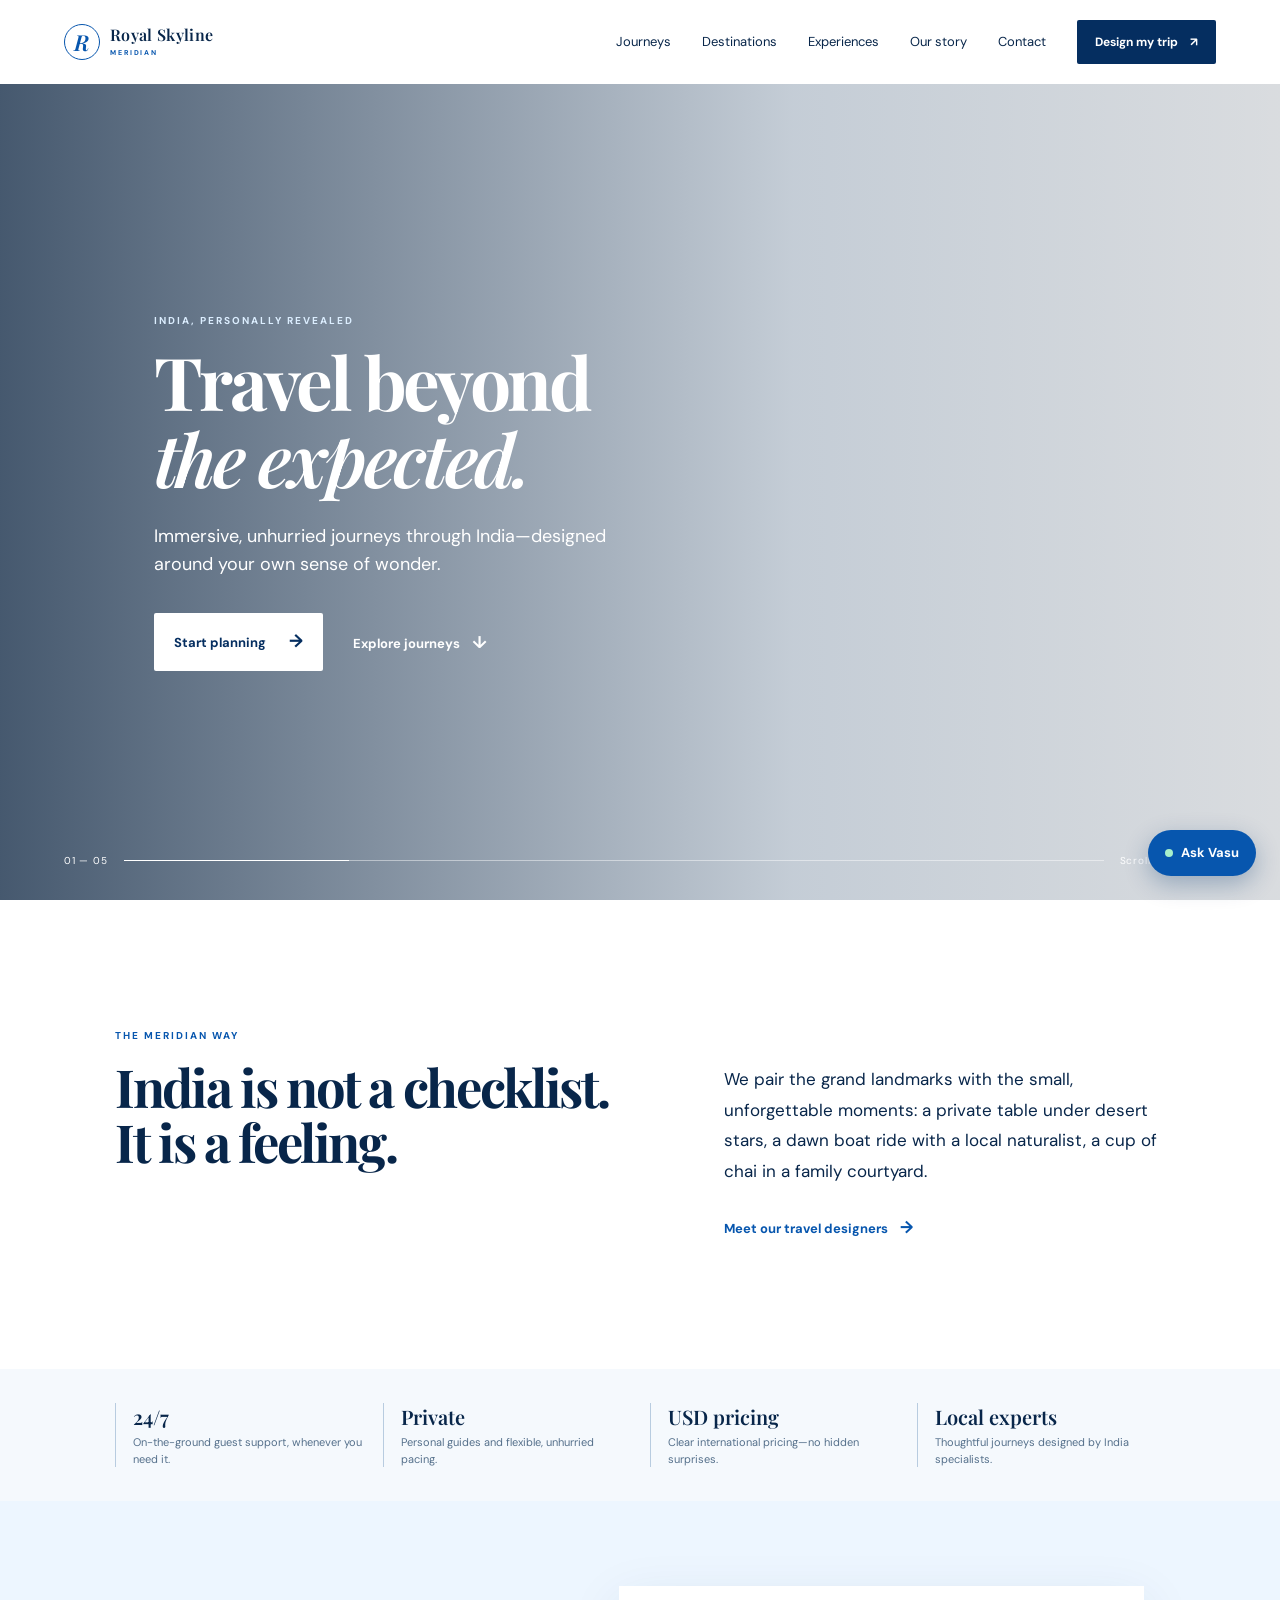
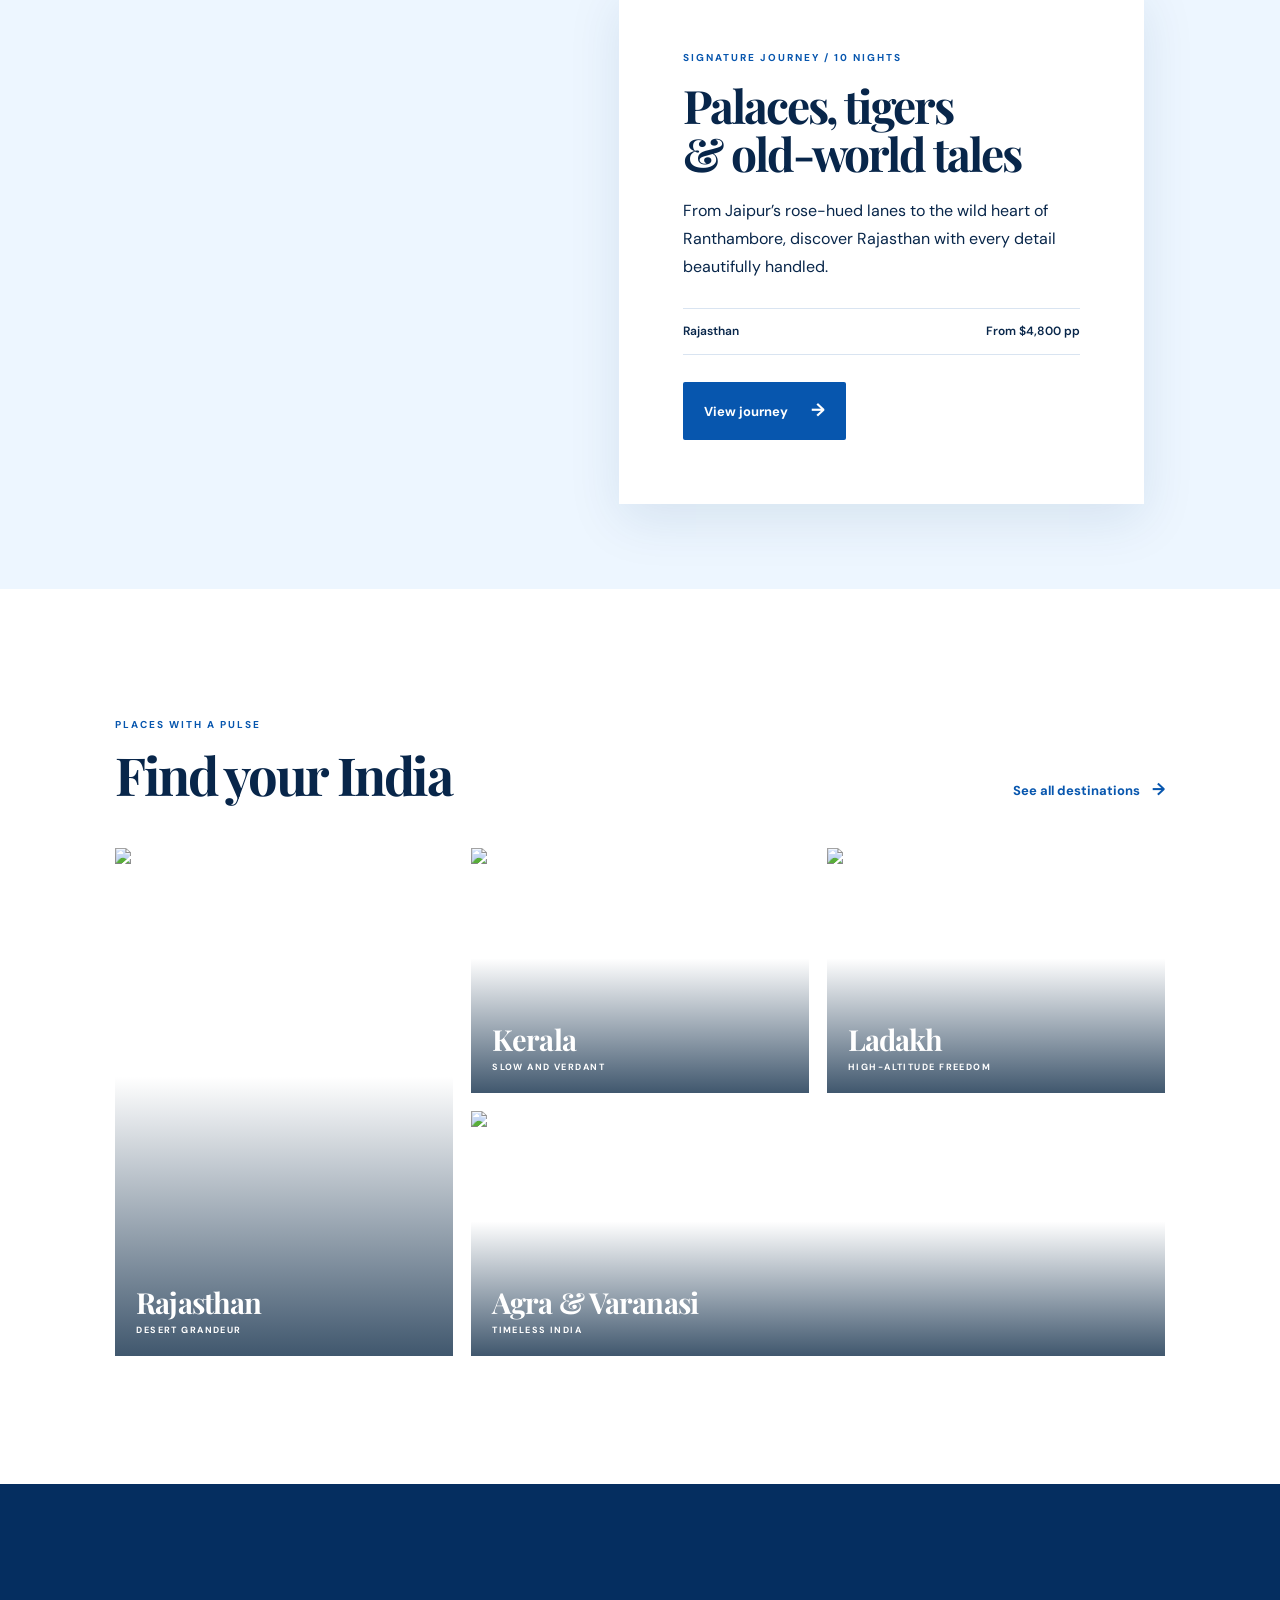
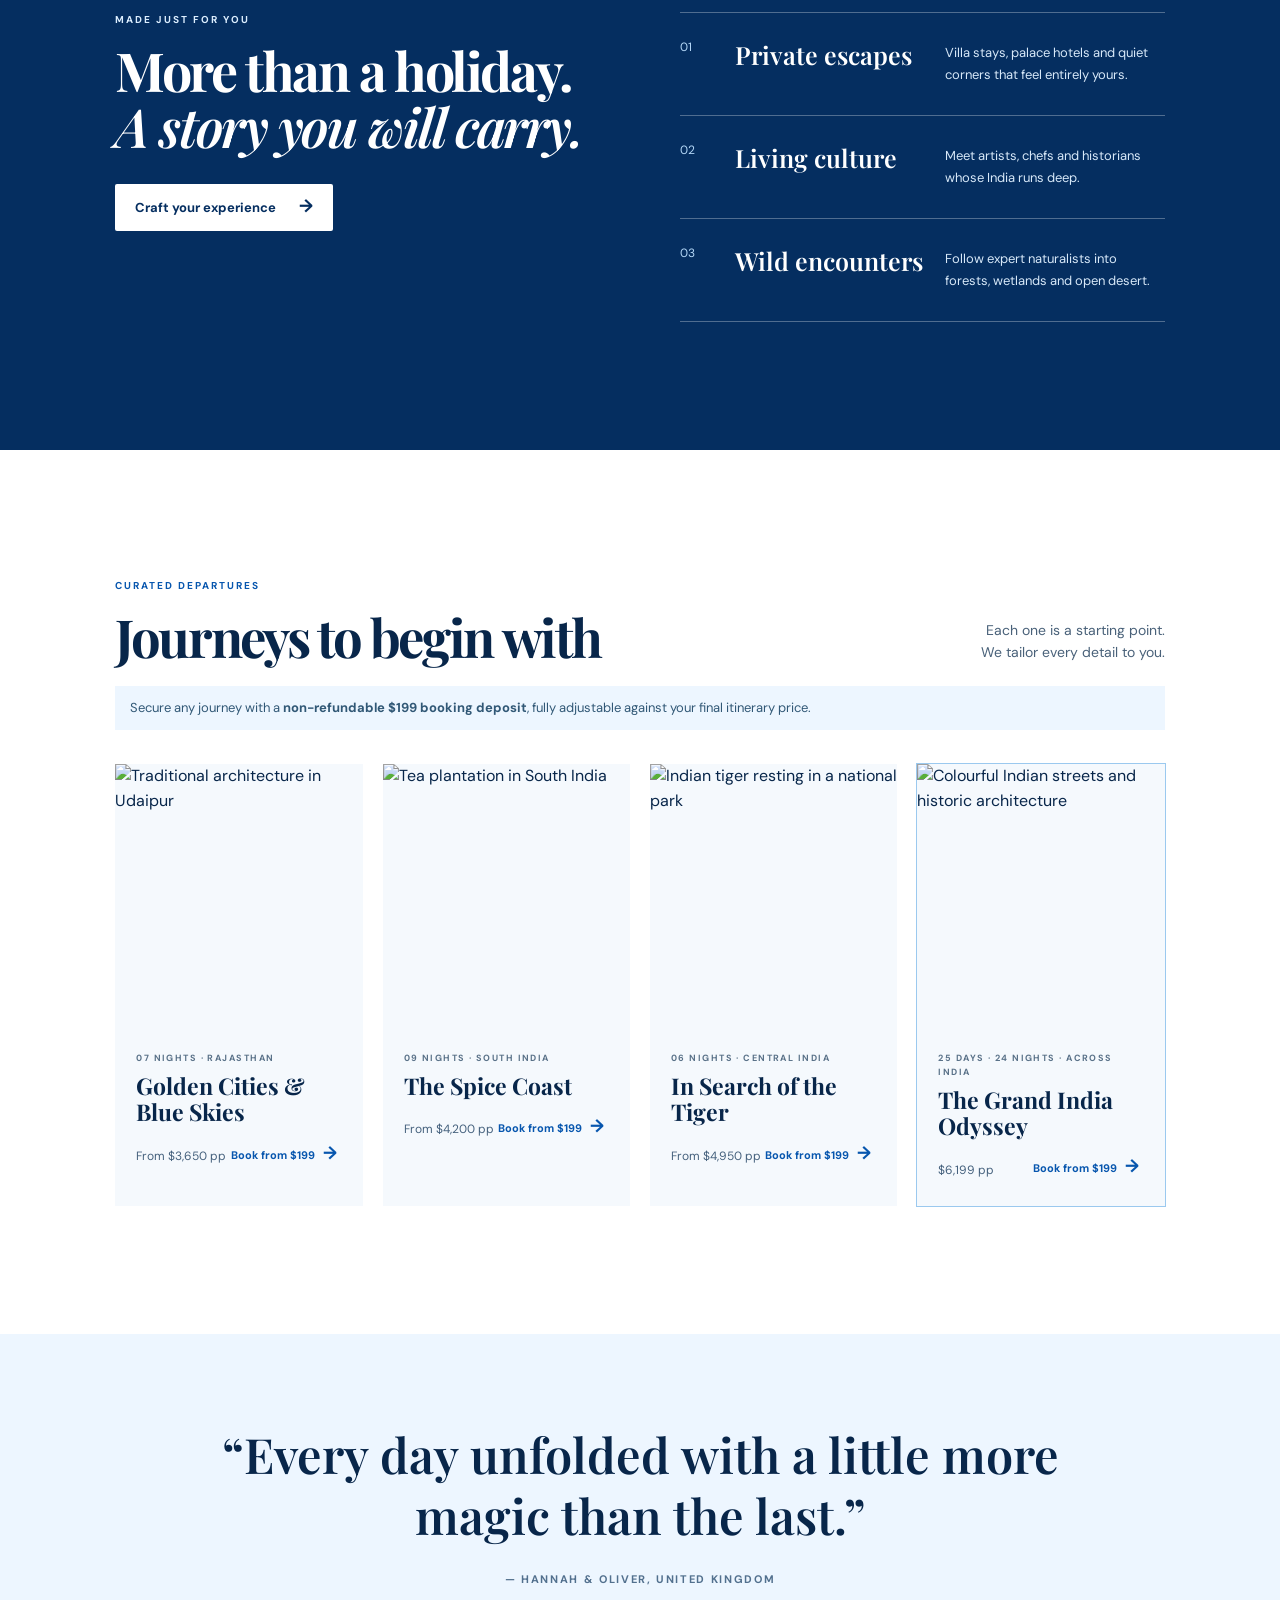
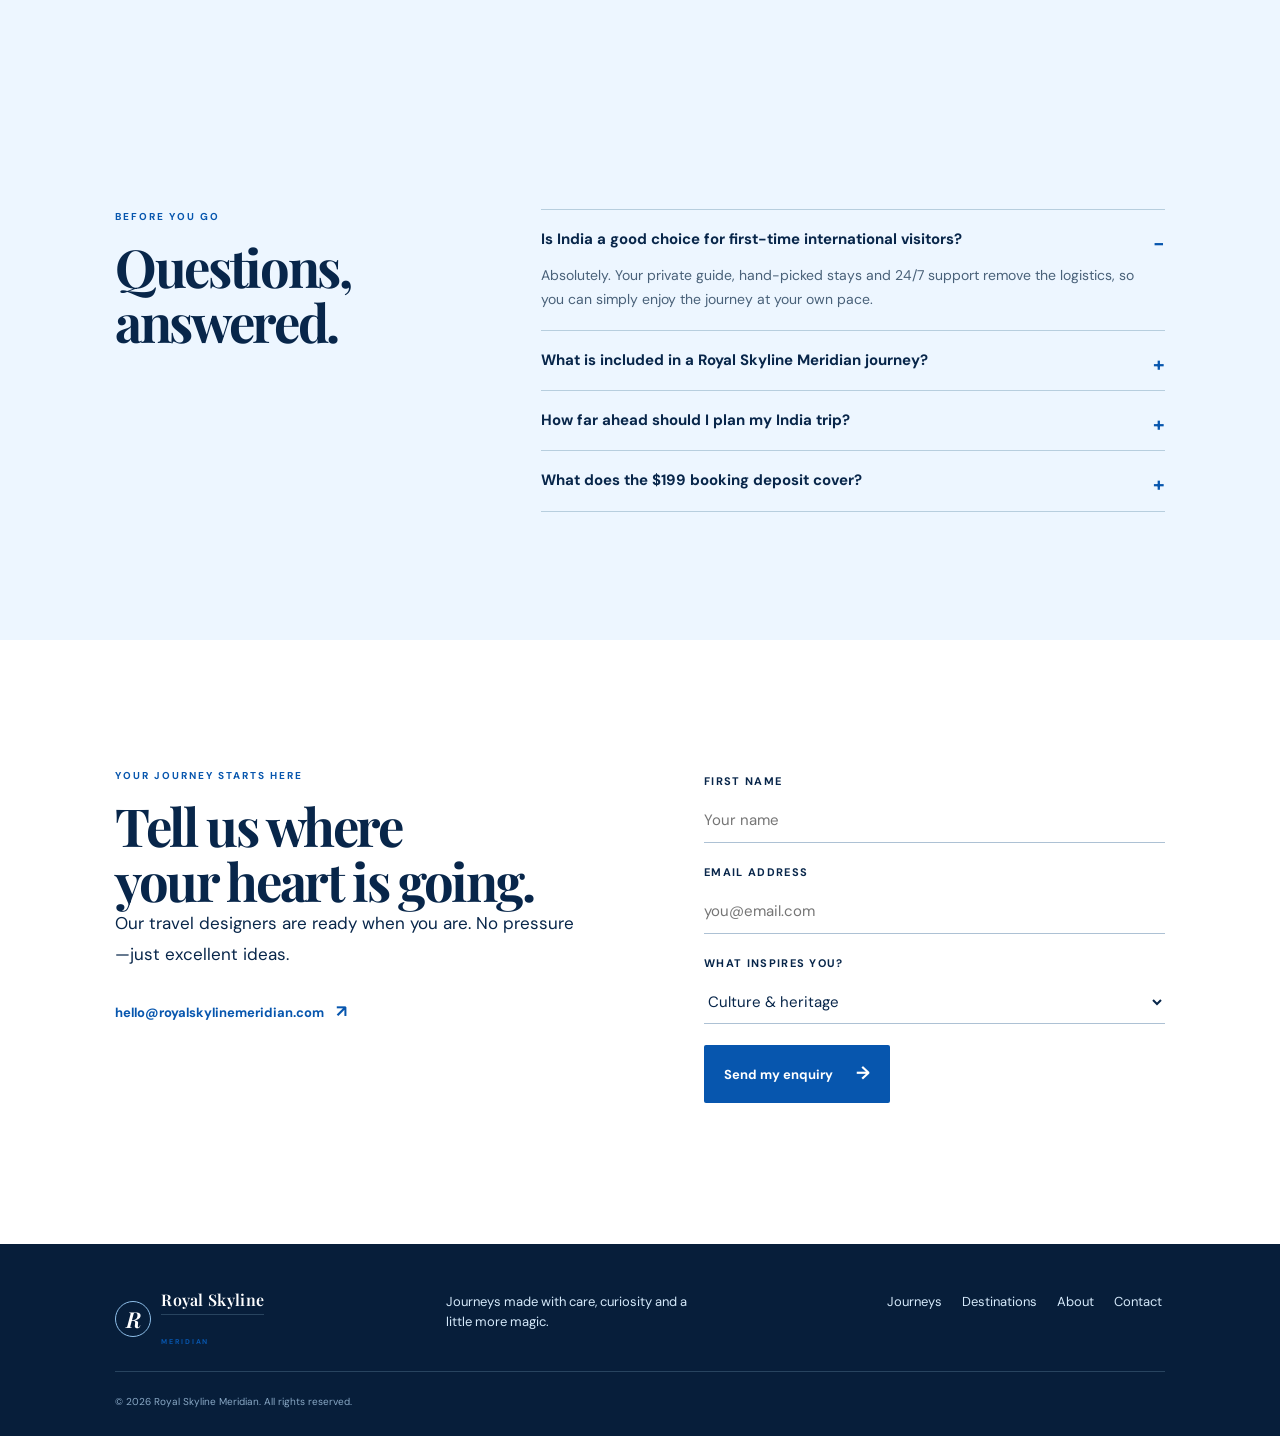
==== index.html @ 72fcf5cc "Add files via upload" ====
<!doctype html>
<html lang="en">
<head>
  <meta charset="UTF-8" />
  <meta name="viewport" content="width=device-width, initial-scale=1.0" />
  <meta name="description" content="Luxury, tailor-made India tours for global travelers. Private guides, exceptional stays and 24/7 local support from Royal Skyline Meridian." />
  <meta name="keywords" content="luxury India tours,India best tours, bespoke India travel, Rajasthan holidays, Kerala tours, India travel concierge" />
  <meta name="theme-color" content="#063b78" />
  <link rel="canonical" href="https://royalskylinemeridian.com/" />
  <meta property="og:type" content="website" />
  <meta property="og:url" content="https://royalskylinemeridian.com/" />
  <meta property="og:title" content="Luxury India Tours for Global Travelers | Royal Skyline Meridian" />
  <meta property="og:description" content="Private, tailor-made journeys across India, designed for curious global travelers." />
  <meta property="og:image" content="https://images.unsplash.com/photo-1564507592333-c60657eea523?auto=format&fit=crop&w=1200&q=90" />
  <meta name="twitter:card" content="summary_large_image" />
  <title>Luxury India Tours for Global Travelers | Royal Skyline Meridian</title>
  <link rel="preconnect" href="https://fonts.googleapis.com" />
  <link rel="preconnect" href="https://fonts.gstatic.com" crossorigin />
  <link href="https://fonts.googleapis.com/css2?family=DM+Sans:wght@400;500;600;700&family=Playfair+Display:ital,wght@0,600;0,700;0,800;1,600&display=swap" rel="stylesheet" />
  <link rel="stylesheet" href="styles.css" />
  <style>
    .deposit-note{margin:-23px 0 34px;padding:12px 15px;background:#edf6ff;color:#315876;font-size:13px}.package-grid{grid-template-columns:repeat(4,1fr);gap:20px}.package img{height:265px}.package>div{padding:23px 21px 25px}.package h3{font-size:23px}.package-featured{outline:1px solid #9bc9ef}.mini-book{right:20px;font-size:11px}.payment-method{border:0;border-top:1px solid #c8d9e8;padding:17px 0 0;margin:28px 0 23px}.payment-method legend{font-size:11px;font-weight:700;text-transform:uppercase;letter-spacing:.12em;padding:0 0 11px}.payment-method .payment-choice{display:flex;align-items:center;gap:10px;border:1px solid #c8d9e8;border-radius:3px;padding:11px 12px;margin-bottom:9px;letter-spacing:0;text-transform:none}.payment-choice input{display:inline-block;width:auto;margin:0;accent-color:#0756ae}.payment-choice span{display:block}.payment-choice b{display:block;color:#08264a;font-size:13px}.payment-choice small{font-size:11px;color:#58718a;font-weight:400}@media(max-width:980px){.package-grid{grid-template-columns:repeat(2,1fr)}}@media(max-width:780px){.package-grid{grid-template-columns:1fr}}
    .trust-bar{background:#f5f9fd;padding:34px clamp(22px,9vw,140px);display:grid;grid-template-columns:repeat(4,1fr);gap:20px}.trust-bar div{border-left:1px solid #b8cce0;padding-left:17px}.trust-bar b{display:block;font:600 20px "Playfair Display",Georgia,serif;color:#08264a}.trust-bar span{display:block;font-size:11px;line-height:1.5;color:#55708b;margin-top:4px}.faq{background:#edf6ff}.faq-layout{display:grid;grid-template-columns:.7fr 1.3fr;gap:90px}.faq h2{font-size:clamp(38px,4.1vw,62px)}.faq-list details{border-top:1px solid #b7cede;padding:18px 0}.faq-list details:last-child{border-bottom:1px solid #b7cede}.faq-list summary{cursor:pointer;font-weight:700;font-size:15px;list-style:none}.faq-list summary::-webkit-details-marker{display:none}.faq-list summary:after{content:"+";float:right;color:#0756ae;font-size:20px}.faq-list details[open] summary:after{content:"−"}.faq-list p{max-width:650px;color:#496179;font-size:14px;line-height:1.75;margin:12px 25px 0 0}@media(max-width:780px){.trust-bar{grid-template-columns:repeat(2,1fr)}.faq-layout{grid-template-columns:1fr;gap:35px}}
  </style>
  <script type="application/ld+json">
    {"@context":"https://schema.org","@type":"TravelAgency","name":"Royal Skyline Meridian","description":"Bespoke luxury journeys across India for global travelers.","url":"https://royalskylinemeridian.com/","email":"hello@royalskylinemeridian.com","areaServed":"India","priceRange":"$$$$","sameAs":[]}
  </script>
</head>
<body>
  <a class="skip-link" href="#main">Skip to content</a>
  <header class="site-header" id="top">
    <a class="brand" href="#top" aria-label="Royal Skyline Meridian home"><span class="brand-mark">R</span><span>Royal Skyline<small>MERIDIAN</small></span></a>
    <button class="menu-toggle" aria-expanded="false" aria-controls="main-nav"><span></span><span></span><span></span><span class="sr-only">Open menu</span></button>
    <nav id="main-nav" class="main-nav" aria-label="Main navigation">
      <a href="#journeys">Journeys</a><a href="#destinations">Destinations</a><a href="#experiences">Experiences</a><a href="#about">Our story</a><a href="#contact">Contact</a>
      <button class="nav-cta js-book">Design my trip <span>↗</span></button>
    </nav>
  </header>

  <main id="main">
    <section class="hero" aria-labelledby="hero-title">
      <div class="hero-image"></div><div class="hero-shade"></div>
      <div class="hero-content">
        <p class="eyebrow light">India, personally revealed</p>
        <h1 id="hero-title">Travel beyond<br><em>the expected.</em></h1>
        <p class="hero-copy">Immersive, unhurried journeys through India—designed around your own sense of wonder.</p>
        <div class="hero-actions"><button class="button button-light js-book">Start planning <span>→</span></button><a class="text-link light" href="#journeys">Explore journeys <span>↓</span></a></div>
      </div>
      <div class="hero-foot"><span>01 — 05</span><div class="hero-line"><i></i></div><span>Scroll to discover</span></div>
    </section>

    <section class="intro section-pad" id="about">
      <div><p class="eyebrow">The Meridian way</p><h2>India is not a checklist.<br>It is a feeling.</h2></div>
      <div class="intro-copy"><p>We pair the grand landmarks with the small, unforgettable moments: a private table under desert stars, a dawn boat ride with a local naturalist, a cup of chai in a family courtyard.</p><a class="arrow-link" href="#contact">Meet our travel designers <span>→</span></a></div>
    </section>

    <section class="trust-bar" aria-label="Travel assurances"><div><b>24/7</b><span>On-the-ground guest support, whenever you need it.</span></div><div><b>Private</b><span>Personal guides and flexible, unhurried pacing.</span></div><div><b>USD pricing</b><span>Clear international pricing—no hidden surprises.</span></div><div><b>Local experts</b><span>Thoughtful journeys designed by India specialists.</span></div></section>

    <section class="feature-journey" id="journeys">
      <div class="feature-image"></div>
      <div class="feature-card"><p class="eyebrow">Signature journey / 10 nights</p><h2>Palaces, tigers<br>&amp; old-world tales</h2><p>From Jaipur’s rose-hued lanes to the wild heart of Ranthambore, discover Rajasthan with every detail beautifully handled.</p><div class="card-meta"><span>Rajasthan</span><span>From $4,800 pp</span></div><button class="button button-blue js-book" data-trip="Palaces, tigers & old-world tales">View journey <span>→</span></button></div>
    </section>

    <section class="section-pad destinations" id="destinations">
      <div class="section-head"><div><p class="eyebrow">Places with a pulse</p><h2>Find your India</h2></div><a class="arrow-link" href="#contact">See all destinations <span>→</span></a></div>
      <div class="destination-grid">
        <a class="destination tall" href="#contact"><img src="https://images.unsplash.com/photo-1599661046289-e31897846e41?auto=format&fit=crop&w=900&q=85" alt="Amber Fort overlooking the Rajasthan landscape" /><span>Rajasthan<small>Desert grandeur</small></span></a>
        <a class="destination" href="#contact"><img src="https://images.unsplash.com/photo-1593693397690-362cb9666fc2?auto=format&fit=crop&w=900&q=85" alt="Houseboat on Kerala backwaters" /><span>Kerala<small>Slow and verdant</small></span></a>
        <a class="destination" href="#contact"><img src="https://images.unsplash.com/photo-1626621341517-bbf3d9990a23?auto=format&fit=crop&w=900&q=85" alt="Mountain road in Ladakh" /><span>Ladakh<small>High-altitude freedom</small></span></a>
        <a class="destination wide" href="#contact"><img src="https://images.unsplash.com/photo-1524492412937-b28074a5d7da?auto=format&fit=crop&w=1200&q=85" alt="Taj Mahal at sunrise" /><span>Agra &amp; Varanasi<small>Timeless India</small></span></a>
      </div>
    </section>

    <section class="experiences" id="experiences"><div class="experience-copy"><p class="eyebrow light">Made just for you</p><h2>More than a holiday.<br><em>A story you will carry.</em></h2><a class="button button-light js-book">Craft your experience <span>→</span></a></div><div class="experience-list"><article><span>01</span><h3>Private escapes</h3><p>Villa stays, palace hotels and quiet corners that feel entirely yours.</p></article><article><span>02</span><h3>Living culture</h3><p>Meet artists, chefs and historians whose India runs deep.</p></article><article><span>03</span><h3>Wild encounters</h3><p>Follow expert naturalists into forests, wetlands and open desert.</p></article></div></section>

    <section class="section-pad packages" id="packages"><div class="section-head"><div><p class="eyebrow">Curated departures</p><h2>Journeys to begin with</h2></div><p class="section-note">Each one is a starting point.<br>We tailor every detail to you.</p></div><p class="deposit-note">Secure any journey with a <strong>non-refundable $199 booking deposit</strong>, fully adjustable against your final itinerary price.</p><div class="package-grid"><article class="package"><img src="https://images.unsplash.com/photo-1587474260584-136574528ed5?auto=format&fit=crop&w=900&q=85" alt="Traditional architecture in Udaipur" /><div><p>07 nights · Rajasthan</p><h3>Golden Cities & Blue Skies</h3><span>From $3,650 pp</span><button class="mini-book js-book" data-trip="Golden Cities & Blue Skies">Book from $199 <b>→</b></button></div></article><article class="package"><img src="https://images.unsplash.com/photo-1587922546307-776ae25f10b0?auto=format&fit=crop&w=900&q=85" alt="Tea plantation in South India" /><div><p>09 nights · South India</p><h3>The Spice Coast</h3><span>From $4,200 pp</span><button class="mini-book js-book" data-trip="The Spice Coast">Book from $199 <b>→</b></button></div></article><article class="package"><img src="https://images.unsplash.com/photo-1590050752117-238cb0fb12b1?auto=format&fit=crop&w=900&q=85" alt="Indian tiger resting in a national park" /><div><p>06 nights · Central India</p><h3>In Search of the Tiger</h3><span>From $4,950 pp</span><button class="mini-book js-book" data-trip="In Search of the Tiger">Book from $199 <b>→</b></button></div></article><article class="package package-featured"><img src="https://images.unsplash.com/photo-1585135497273-1a86b09fe70e?auto=format&fit=crop&w=900&q=85" alt="Colourful Indian streets and historic architecture" /><div><p>25 days · 24 nights · Across India</p><h3>The Grand India Odyssey</h3><span>$6,199 pp</span><button class="mini-book js-book" data-trip="The Grand India Odyssey">Book from $199 <b>→</b></button></div></article></div></section>

    <section class="quote"><p>“Every day unfolded with a little more magic than the last.”</p><span>— Hannah &amp; Oliver, United Kingdom</span></section>

    <section class="faq section-pad"><div class="faq-layout"><div><p class="eyebrow">Before you go</p><h2>Questions, answered.</h2></div><div class="faq-list"><details open><summary>Is India a good choice for first-time international visitors?</summary><p>Absolutely. Your private guide, hand-picked stays and 24/7 support remove the logistics, so you can simply enjoy the journey at your own pace.</p></details><details><summary>What is included in a Royal Skyline Meridian journey?</summary><p>Your itinerary is tailored around you and can include private transfers, specialist guides, accommodation, selected experiences and round-the-clock support.</p></details><details><summary>How far ahead should I plan my India trip?</summary><p>For peak season, October through March, we recommend planning four to six months ahead. We can also design exceptional journeys on shorter notice.</p></details><details><summary>What does the $199 booking deposit cover?</summary><p>It reserves the design process and your preferred journey window. It is non-refundable, but fully adjustable against the final cost of your confirmed itinerary.</p></details></div></div></section>

    <section class="contact section-pad" id="contact"><div><p class="eyebrow">Your journey starts here</p><h2>Tell us where<br>your heart is going.</h2><p class="contact-copy">Our travel designers are ready when you are. No pressure—just excellent ideas.</p><a href="mailto:hello@royalskylinemeridian.com" class="arrow-link">hello@royalskylinemeridian.com <span>↗</span></a></div><form id="contact-form" class="contact-form"><label>First name<input required name="name" autocomplete="given-name" placeholder="Your name" /></label><label>Email address<input required type="email" name="email" autocomplete="email" placeholder="you@email.com" /></label><label>What inspires you?<select name="interest"><option>Culture & heritage</option><option>Wildlife & nature</option><option>Honeymoon & romance</option><option>Food & slow travel</option></select></label><button class="button button-blue" type="submit">Send my enquiry <span>→</span></button><p class="form-success" aria-live="polite"></p></form></section>
  </main>
  <footer><a class="brand" href="#top"><span class="brand-mark">R</span><span>Royal Skyline<small>MERIDIAN</small></span></a><p>Journeys made with care, curiosity and a little more magic.</p><div class="footer-links"><a href="#journeys">Journeys</a><a href="#destinations">Destinations</a><a href="#about">About</a><a href="#contact">Contact</a></div><small>© <span id="year"></span> Royal Skyline Meridian. All rights reserved.</small></footer>

  <button class="vasu-toggle" aria-expanded="false" aria-controls="vasu-panel"><span class="vasu-dot"></span><span>Ask Vasu</span></button>
  <aside class="vasu-panel" id="vasu-panel" aria-label="Vasu travel assistant" aria-hidden="true"><div class="vasu-top"><div><span class="vasu-avatar">V</span><strong>Vasu</strong><small>India travel companion</small></div><button class="vasu-close" aria-label="Close Vasu">×</button></div><div class="vasu-messages"><div class="message vasu">Namaste! I’m Vasu. I can help you find a journey, choose the perfect season, or begin a bespoke itinerary.</div></div><div class="quick-prompts"><button>Best time to visit?</button><button>Plan a honeymoon</button><button>Suggest a 10-day trip</button></div><form class="vasu-form"><input aria-label="Message Vasu" placeholder="Ask Vasu anything…" /><button aria-label="Send message">↑</button></form></aside>
  <dialog class="booking-modal" id="booking-modal"><button class="modal-close" aria-label="Close booking form">×</button><p class="eyebrow">Begin your journey</p><h2>Let’s make it personal.</h2><p>Tell us a little about your ideal trip. A Royal Skyline Meridian travel designer will reply within one business day with next steps.</p><form id="booking-form"><input name="trip" type="hidden" /><label>Your name<input name="name" required placeholder="Full name" /></label><label>Email<input name="email" type="email" required placeholder="you@email.com" /></label><div class="form-row"><label>When?<select name="when"><option>I'm flexible</option><option>Next 3 months</option><option>Next 6 months</option><option>Next year</option></select></label><label>Travelers<select name="travelers"><option>2 travelers</option><option>1 traveler</option><option>3–4 travelers</option><option>5+ travelers</option></select></label></div><button class="button button-blue" type="submit">Send my booking request <span>→</span></button><p class="booking-success" aria-live="polite"></p></form></dialog>
  <script src="script.js"></script>
</body>
</html>
---- styles.css ----
:root{--ink:#08264a;--blue:#0756ae;--deep:#052e60;--pale:#edf6ff;--gold:#d9b46c;--white:#fff;--serif:"Playfair Display",Georgia,serif;--sans:"DM Sans",Arial,sans-serif}*{box-sizing:border-box}html{scroll-behavior:smooth}body{margin:0;background:#fff;color:var(--ink);font:16px/1.55 var(--sans)}button,input,select{font:inherit}button{cursor:pointer}.skip-link{position:absolute;top:-50px;left:15px;background:#fff;color:#000;padding:8px;z-index:20}.skip-link:focus{top:15px}.site-header{height:84px;display:flex;align-items:center;justify-content:space-between;padding:0 clamp(22px,5vw,76px);background:#fff;position:relative;z-index:5}.brand{display:flex;gap:10px;align-items:center;text-decoration:none;color:var(--ink);font:600 16px/1.02 var(--serif);letter-spacing:.02em}.brand small{display:block;color:var(--blue);font:700 7px var(--sans);letter-spacing:.27em;margin-top:5px}.brand-mark{display:grid;place-items:center;height:36px;width:36px;border:1.5px solid var(--blue);border-radius:50%;color:var(--blue);font-size:22px;font-style:italic}.main-nav{display:flex;align-items:center;gap:31px}.main-nav a,.footer-links a{color:var(--ink);font-size:13px;text-decoration:none}.nav-cta{border:0;background:var(--deep);color:#fff;padding:13px 18px;border-radius:2px;font-size:12px;font-weight:700}.nav-cta span{margin-left:9px}.menu-toggle{display:none;border:0;background:none}.hero{min-height:calc(100vh - 84px);height:710px;max-height:840px;position:relative;color:#fff;display:flex;align-items:center;overflow:hidden}.hero-image,.hero-shade{position:absolute;inset:0}.hero-image{background:url("https://images.unsplash.com/photo-1564507592333-c60657eea523?auto=format&fit=crop&w=2200&q=90") center/cover}.hero-shade{background:linear-gradient(90deg,rgba(1,27,57,.73),rgba(2,39,79,.23) 62%,rgba(1,20,41,.15))}.hero-content{position:relative;z-index:1;margin-left:clamp(22px,12vw,180px);max-width:720px}.eyebrow{text-transform:uppercase;color:var(--blue);font-size:10px;font-weight:700;letter-spacing:.2em;margin:0 0 15px}.eyebrow.light{color:#dceeff}.hero h1,h2{font:700 clamp(42px,5.7vw,80px)/1.05 var(--serif);letter-spacing:-.045em;margin:0}.hero h1 em,h2 em{font-weight:600}.hero-copy{font-size:18px;line-height:1.6;max-width:480px;margin:25px 0 34px}.hero-actions{display:flex;align-items:center;gap:30px}.button{border:0;padding:15px 20px;min-width:163px;font-weight:700;font-size:13px;border-radius:2px;transition:transform .2s,background .2s}.button:hover{transform:translateY(-2px)}.button span{margin-left:20px;font-size:18px}.button-light{background:#fff;color:var(--deep)}.button-blue{background:var(--blue);color:#fff}.text-link,.arrow-link{font-weight:700;font-size:13px;text-decoration:none;color:var(--blue)}.text-link.light{color:#fff}.text-link span,.arrow-link span{padding-left:9px;font-size:17px}.hero-foot{position:absolute;z-index:1;bottom:32px;left:clamp(22px,5vw,76px);right:clamp(22px,5vw,76px);display:flex;align-items:center;gap:16px;font-size:10px;letter-spacing:.08em}.hero-line{height:1px;flex:1;background:rgba(255,255,255,.45)}.hero-line i{display:block;width:23%;height:100%;background:#fff}.section-pad{padding:clamp(72px,10vw,145px) clamp(22px,9vw,140px)}.intro{display:grid;grid-template-columns:1.1fr .9fr;gap:70px;align-items:start}.intro h2,.section-head h2,.contact h2{font-size:clamp(38px,4.1vw,62px)}.intro-copy{max-width:440px;padding-top:36px}.intro-copy p,.contact-copy{font-size:17px;line-height:1.8;margin:0 0 28px}.feature-journey{min-height:670px;background:var(--pale);display:flex;align-items:center;position:relative;padding:85px clamp(22px,9vw,140px)}.feature-image{background:url("https://images.unsplash.com/photo-1599661046827-dacde6976546?auto=format&fit=crop&w=1500&q=85") center/cover;width:56%;height:500px}.feature-card{background:#fff;padding:clamp(36px,5vw,76px);width:50%;margin-left:-8%;position:relative;box-shadow:0 16px 50px rgba(11,58,104,.1)}.feature-card h2{font-size:clamp(34px,3.6vw,55px);margin-bottom:20px}.feature-card>p:not(.eyebrow){max-width:400px;line-height:1.75}.card-meta{border-top:1px solid #d9e4f1;border-bottom:1px solid #d9e4f1;padding:13px 0;margin:27px 0;display:flex;justify-content:space-between;font-size:12px;font-weight:600}.section-head{display:flex;justify-content:space-between;align-items:end;margin-bottom:45px}.section-note{font-size:14px;text-align:right;color:#496179;margin:0}.destination-grid{display:grid;grid-template-columns:1fr 1fr 1fr;grid-template-rows:245px 245px;gap:18px}.destination{position:relative;overflow:hidden;color:#fff;text-decoration:none}.destination.tall{grid-row:span 2}.destination.wide{grid-column:span 2}.destination img{width:100%;height:100%;object-fit:cover;display:block;transition:transform .5s}.destination:hover img{transform:scale(1.06)}.destination:after{content:"";position:absolute;inset:0;background:linear-gradient(transparent 45%,rgba(0,31,61,.75))}.destination span{position:absolute;z-index:1;bottom:20px;left:21px;font:700 29px var(--serif);letter-spacing:-.03em}.destination small{display:block;text-transform:uppercase;font:700 9px var(--sans);letter-spacing:.16em;margin-top:3px}.experiences{background:var(--deep);color:#fff;display:grid;grid-template-columns:1fr 1fr;padding:clamp(72px,10vw,145px) clamp(22px,9vw,140px);gap:80px}.experience-copy h2{font-size:clamp(40px,4.2vw,62px);margin:0 0 38px}.experience-list{border-top:1px solid rgba(255,255,255,.3)}.experience-list article{display:grid;grid-template-columns:45px 1fr 1.1fr;gap:10px;padding:25px 0;border-bottom:1px solid rgba(255,255,255,.3)}.experience-list span{color:#b5d8f8;font-size:12px}.experience-list h3{font:600 25px var(--serif);margin:0}.experience-list p{font-size:13px;line-height:1.7;color:#d7e8f8;margin:4px 0}.package-grid{display:grid;grid-template-columns:repeat(3,1fr);gap:24px}.package{background:#f5f9fd}.package img{width:100%;height:290px;object-fit:cover;display:block}.package>div{padding:23px 25px 25px;position:relative}.package p{color:#597188;text-transform:uppercase;font-size:9px;font-weight:700;letter-spacing:.16em;margin:0 0 7px}.package h3{font:700 25px/1.15 var(--serif);margin:0 0 17px}.package span{font-size:12px;color:#45617d}.mini-book{position:absolute;right:24px;bottom:24px;background:transparent;border:0;color:var(--blue);font-size:12px;font-weight:700}.mini-book b{font-size:18px;margin-left:5px}.quote{background:var(--pale);padding:90px 22px;text-align:center}.quote p{font:600 clamp(30px,3.8vw,55px)/1.25 var(--serif);max-width:900px;margin:0 auto 20px}.quote span{font-size:11px;text-transform:uppercase;letter-spacing:.15em;font-weight:700;color:#52708e}.contact{display:grid;grid-template-columns:1fr 1fr;gap:clamp(50px,10vw,160px)}.contact-form{padding-top:5px}.contact-form label,.booking-modal label{display:block;font-size:11px;font-weight:700;text-transform:uppercase;letter-spacing:.12em;margin-bottom:21px}.contact-form input,.contact-form select,.booking-modal input,.booking-modal select{display:block;width:100%;margin-top:9px;border:0;border-bottom:1px solid #adc1d4;padding:10px 0;background:transparent;color:var(--ink);outline:none;text-transform:none;letter-spacing:0;font-weight:400;font-size:15px}.form-success,.booking-success{font-size:13px;color:#057650;font-weight:600}footer{padding:48px clamp(22px,9vw,140px) 27px;background:#071e3a;color:#d5e9fa;display:grid;grid-template-columns:1.1fr 1.5fr 1fr;gap:25px;align-items:start}footer .brand{color:#fff}footer .brand-mark{color:#fff;border-color:#8ebfe9}footer p{font-size:13px;max-width:260px;margin:0}.footer-links{display:flex;gap:20px;flex-wrap:wrap}.footer-links a{color:#d5e9fa}footer small{grid-column:1/-1;border-top:1px solid #28445f;padding-top:22px;color:#89a8c5;font-size:10px}.vasu-toggle{position:fixed;bottom:24px;right:24px;z-index:9;border:0;border-radius:30px;background:var(--blue);color:#fff;padding:13px 17px;box-shadow:0 8px 25px rgba(0,54,109,.3);font-weight:700;font-size:13px}.vasu-dot{display:inline-block;width:8px;height:8px;margin-right:8px;border-radius:50%;background:#a7f0cb}.vasu-panel{position:fixed;right:24px;bottom:78px;z-index:10;width:min(370px,calc(100vw - 32px));background:#fff;box-shadow:0 18px 60px rgba(4,37,74,.27);border-radius:10px;overflow:hidden;transform:translateY(20px);opacity:0;visibility:hidden;transition:.25s}.vasu-panel.open{transform:none;opacity:1;visibility:visible}.vasu-top{background:var(--deep);color:#fff;padding:18px;display:flex;justify-content:space-between;align-items:flex-start}.vasu-top>div{display:grid;grid-template-columns:36px 1fr;column-gap:10px;align-items:center}.vasu-avatar{grid-row:span 2;display:grid;place-items:center;width:36px;height:36px;background:#9ecbf2;border-radius:50%;font:700 20px var(--serif);color:var(--deep)}.vasu-top strong{font:600 17px var(--serif)}.vasu-top small{font-size:10px;color:#b9d9f2}.vasu-close{border:0;background:transparent;color:#fff;font-size:25px;line-height:1}.vasu-messages{height:200px;padding:17px;background:#f7fbff}.message{width:85%;background:#e4f1fc;color:#143c65;padding:12px 14px;border-radius:3px 13px 13px 13px;font-size:13px;line-height:1.5;margin-bottom:11px}.message.user{margin-left:auto;background:var(--blue);color:#fff;border-radius:13px 3px 13px 13px}.quick-prompts{padding:0 15px 10px;display:flex;gap:6px;overflow:auto}.quick-prompts button{white-space:nowrap;border:1px solid #c6ddef;background:#fff;color:var(--blue);border-radius:15px;padding:6px 9px;font-size:10px}.vasu-form{display:flex;border-top:1px solid #dbe6ef;padding:10px}.vasu-form input{border:0;flex:1;outline:0;font-size:13px}.vasu-form button{border:0;border-radius:50%;width:31px;height:31px;background:var(--blue);color:#fff;font-size:18px}.booking-modal{border:0;padding:clamp(28px,5vw,52px);width:min(560px,calc(100vw - 28px));color:var(--ink);box-shadow:0 22px 70px rgba(0,26,58,.35)}.booking-modal::backdrop{background:rgba(2,24,49,.6);backdrop-filter:blur(3px)}.booking-modal h2{font-size:43px;margin:0 0 12px}.booking-modal>p:not(.eyebrow){margin-bottom:27px}.modal-close{position:absolute;right:20px;top:15px;background:none;border:0;color:var(--blue);font-size:30px}.form-row{display:grid;grid-template-columns:1fr 1fr;gap:22px}.sr-only{position:absolute;width:1px;height:1px;padding:0;margin:-1px;overflow:hidden;clip:rect(0,0,0,0);white-space:nowrap;border:0}@media(max-width:780px){.site-header{height:70px}.menu-toggle{display:block;width:28px;padding:3px;background:transparent}.menu-toggle span:not(.sr-only){height:2px;background:var(--blue);display:block;margin:5px 0}.main-nav{display:none;position:absolute;top:70px;left:0;right:0;padding:23px;background:#fff;box-shadow:0 8px 18px rgba(0,32,64,.12);flex-direction:column;align-items:stretch;gap:17px}.main-nav.open{display:flex}.main-nav a{font-size:15px}.nav-cta{width:100%;text-align:left}.hero{min-height:630px;height:calc(100vh - 70px)}.hero-content{margin-left:24px;margin-right:24px}.hero-copy{font-size:16px}.hero-foot{left:24px;right:24px}.intro,.contact,.experiences{grid-template-columns:1fr;gap:35px}.intro-copy{padding-top:0}.feature-journey{padding:55px 22px;display:block}.feature-image{width:100%;height:320px}.feature-card{width:calc(100% - 24px);margin:-40px 0 0 auto}.destination-grid{grid-template-columns:1fr 1fr;grid-template-rows:210px 210px 210px}.destination.tall{grid-row:span 2}.destination.wide{grid-column:span 2}.experience-list article{grid-template-columns:34px 1fr}.experience-list p{grid-column:2}.package-grid{grid-template-columns:1fr;gap:22px}.package img{height:260px}.section-head{align-items:start;gap:18px}.section-head .arrow-link{white-space:nowrap}.section-note{display:none}footer{grid-template-columns:1fr 1fr}.footer-links{justify-content:flex-end}.form-row{grid-template-columns:1fr}.booking-modal h2{font-size:36px}}@media(max-width:460px){.hero h1{font-size:47px}.hero-actions{gap:20px;align-items:flex-start;flex-direction:column}.hero-foot span:last-child{display:none}.destination-grid{grid-template-columns:1fr;grid-template-rows:220px 190px 190px 190px}.destination.tall,.destination.wide{grid-row:auto;grid-column:auto}.destination span{font-size:26px}.section-head{display:block}.section-head .arrow-link{display:inline-block;margin-top:17px}.feature-card{width:100%;margin:0;padding:32px 25px}.feature-image{height:270px}.card-meta{gap:8px;font-size:11px}.experiences{gap:48px}footer{grid-template-columns:1fr}.footer-links{justify-content:flex-start}.vasu-toggle{right:15px;bottom:15px}.vasu-panel{right:15px;bottom:67px}}
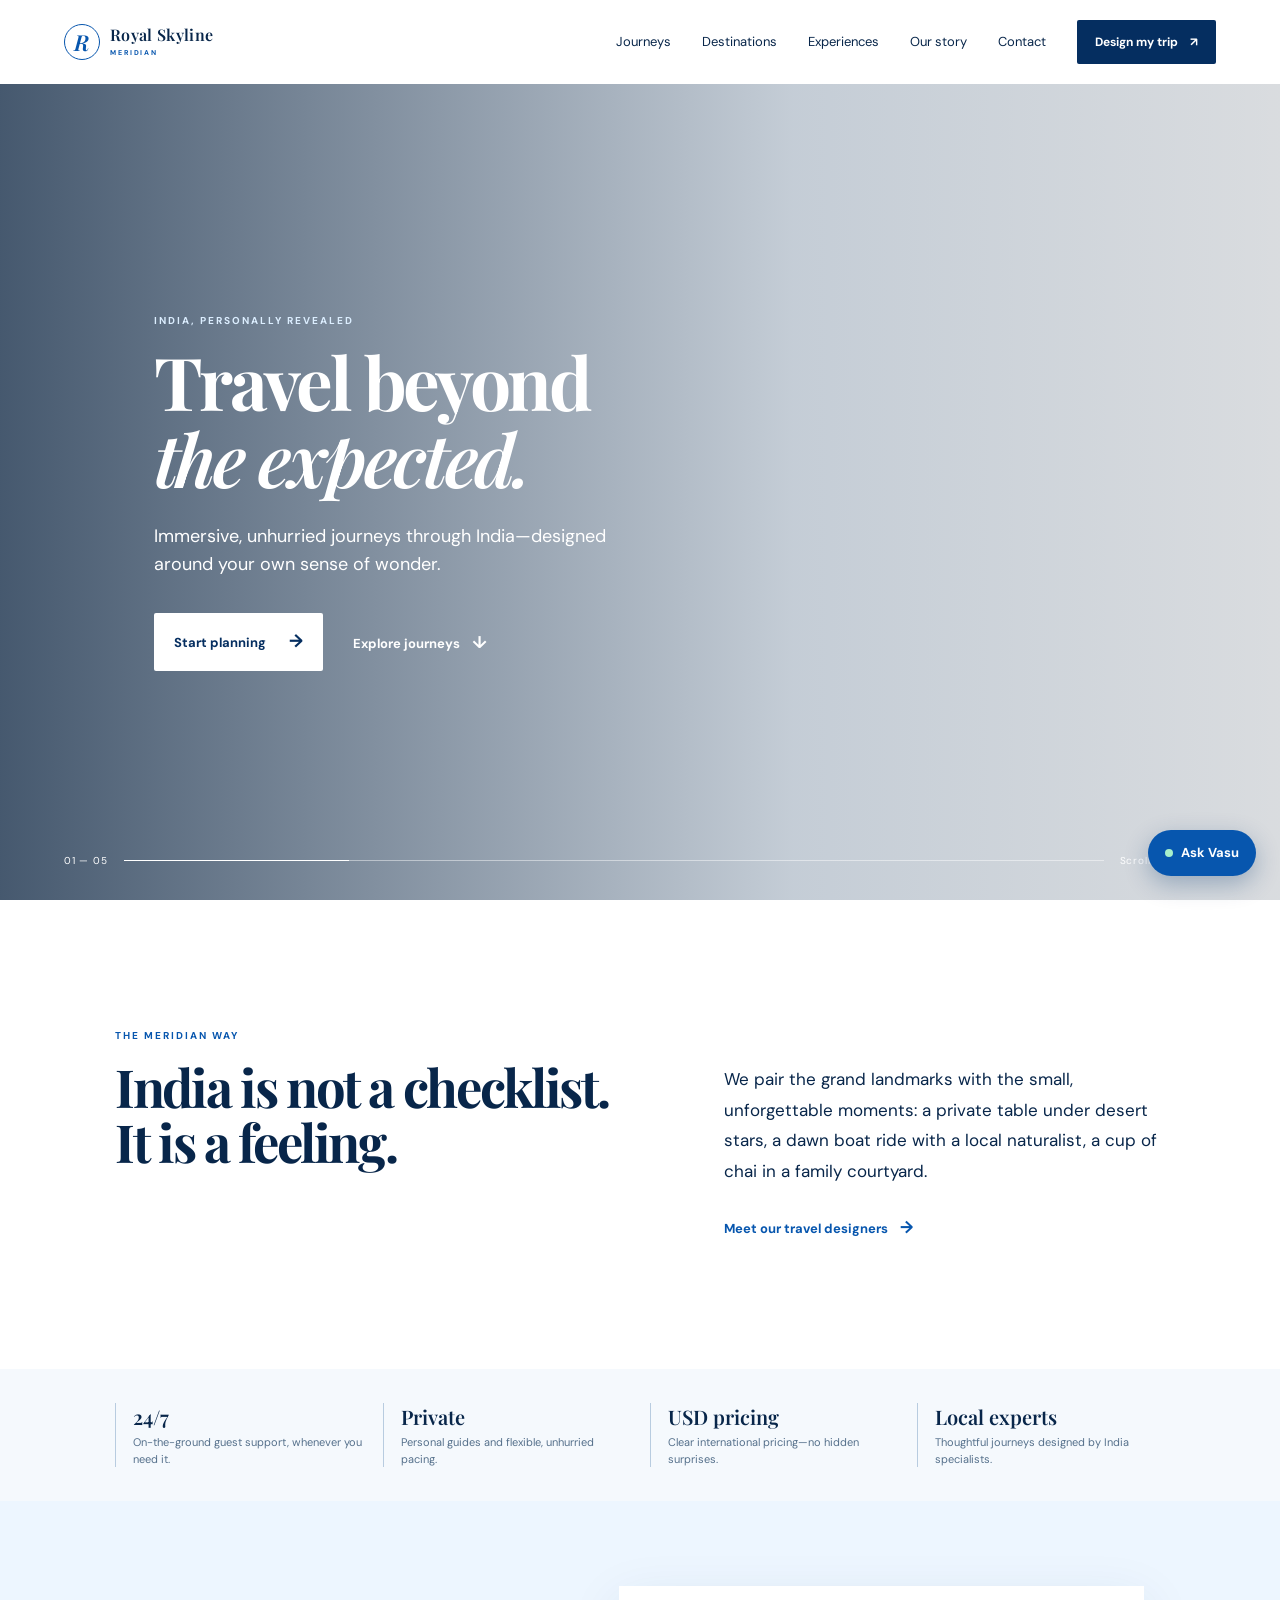
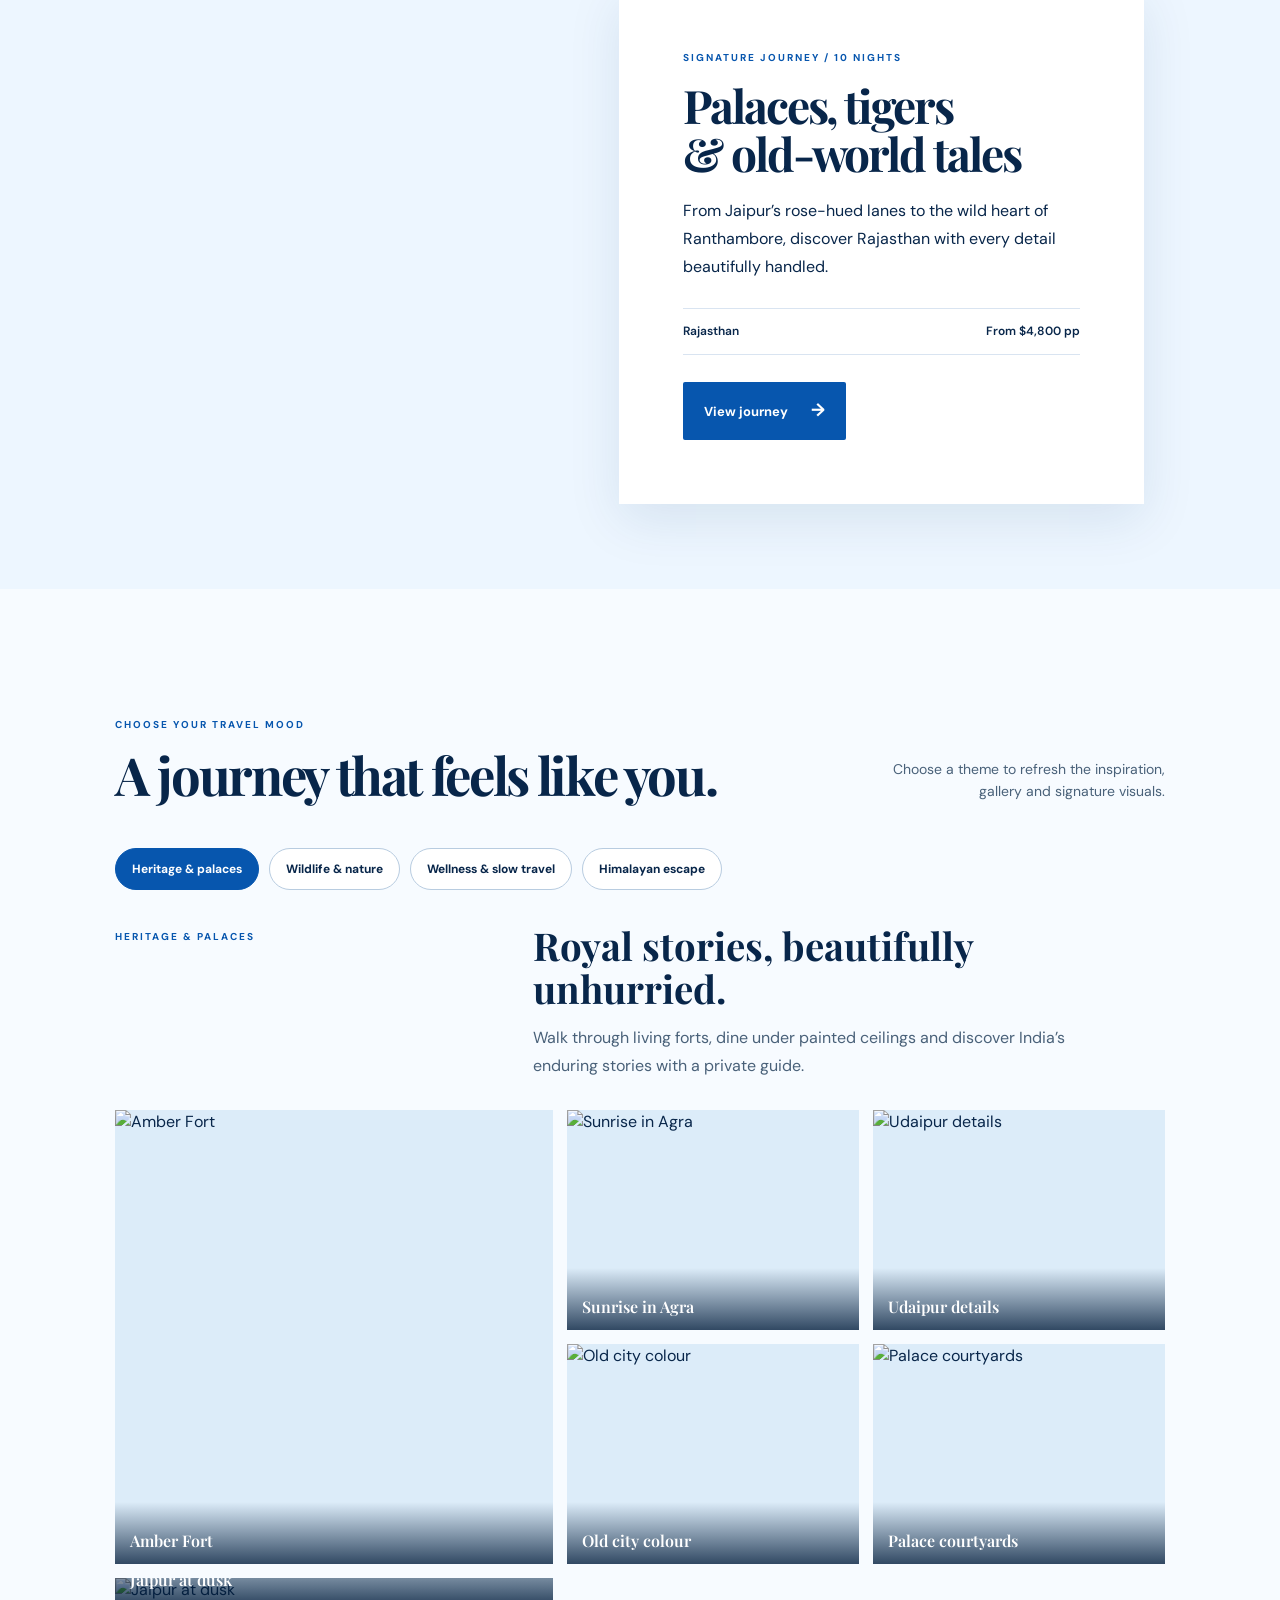
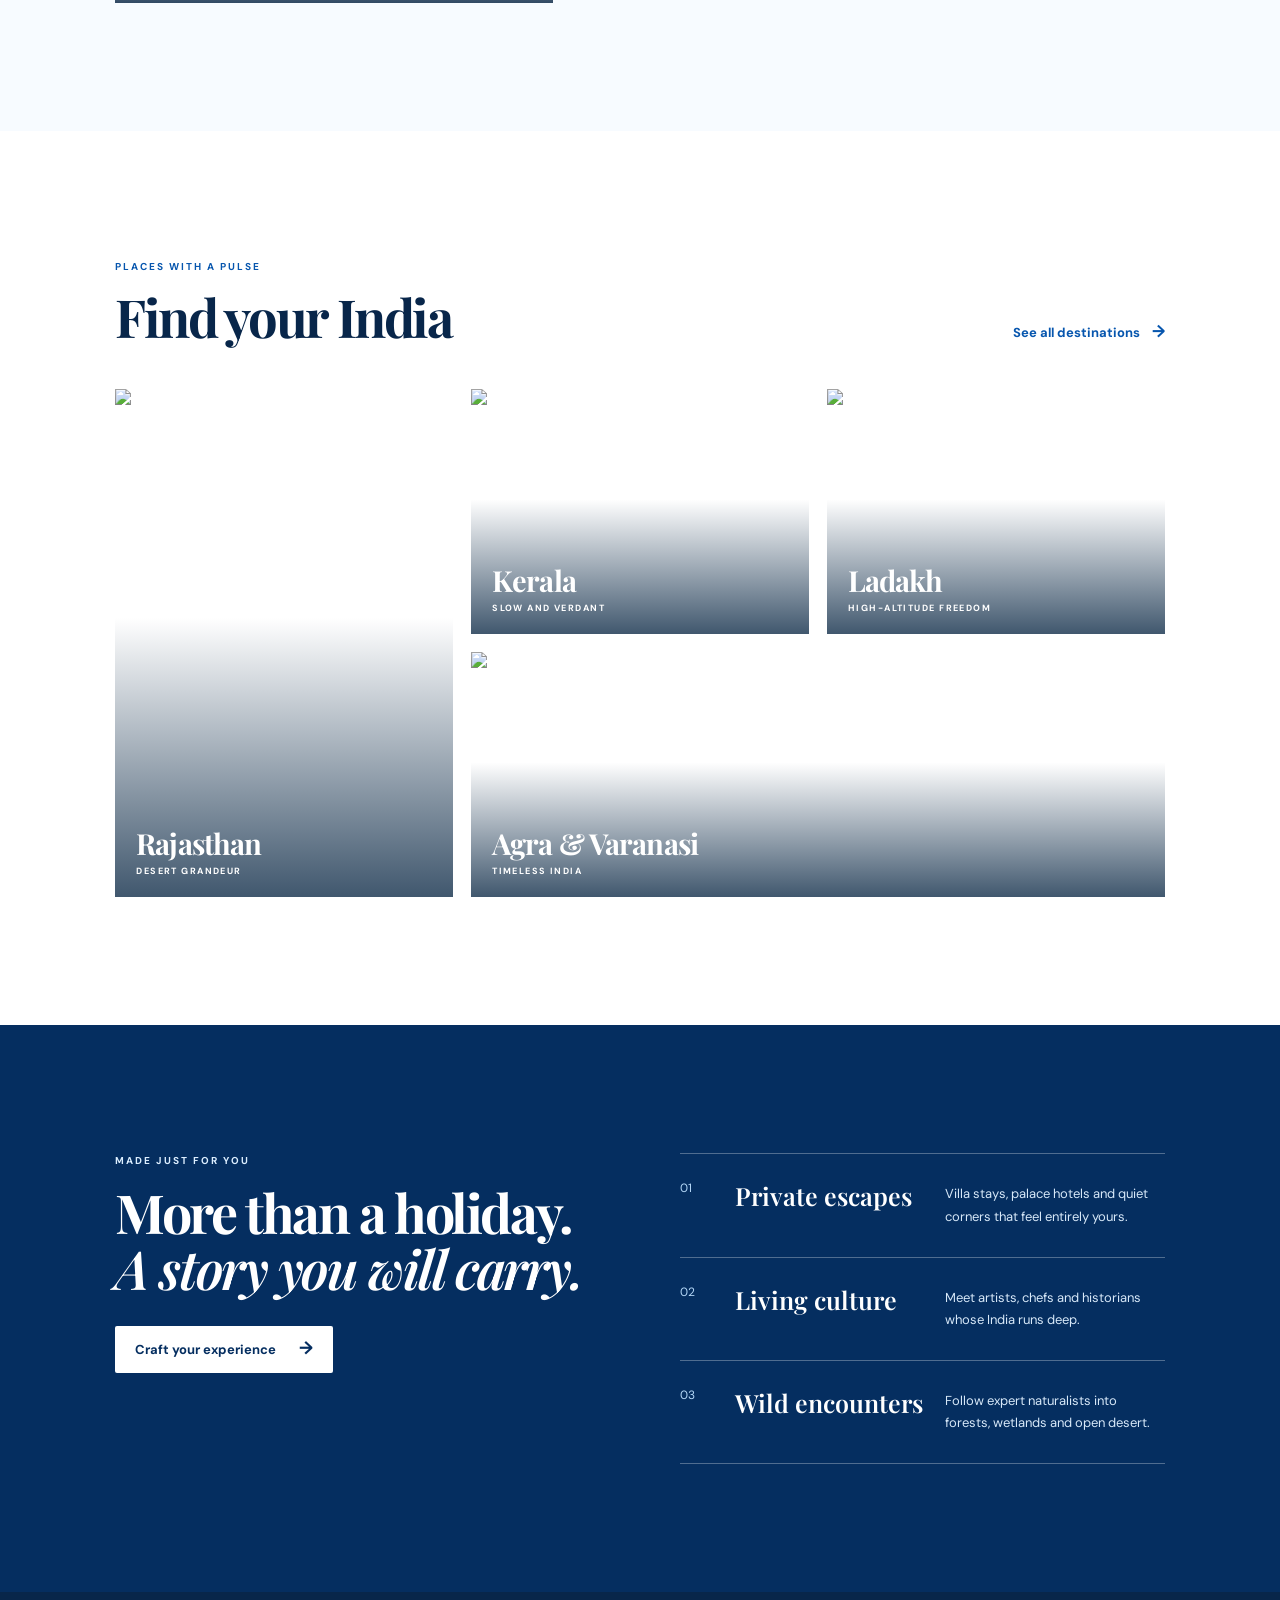
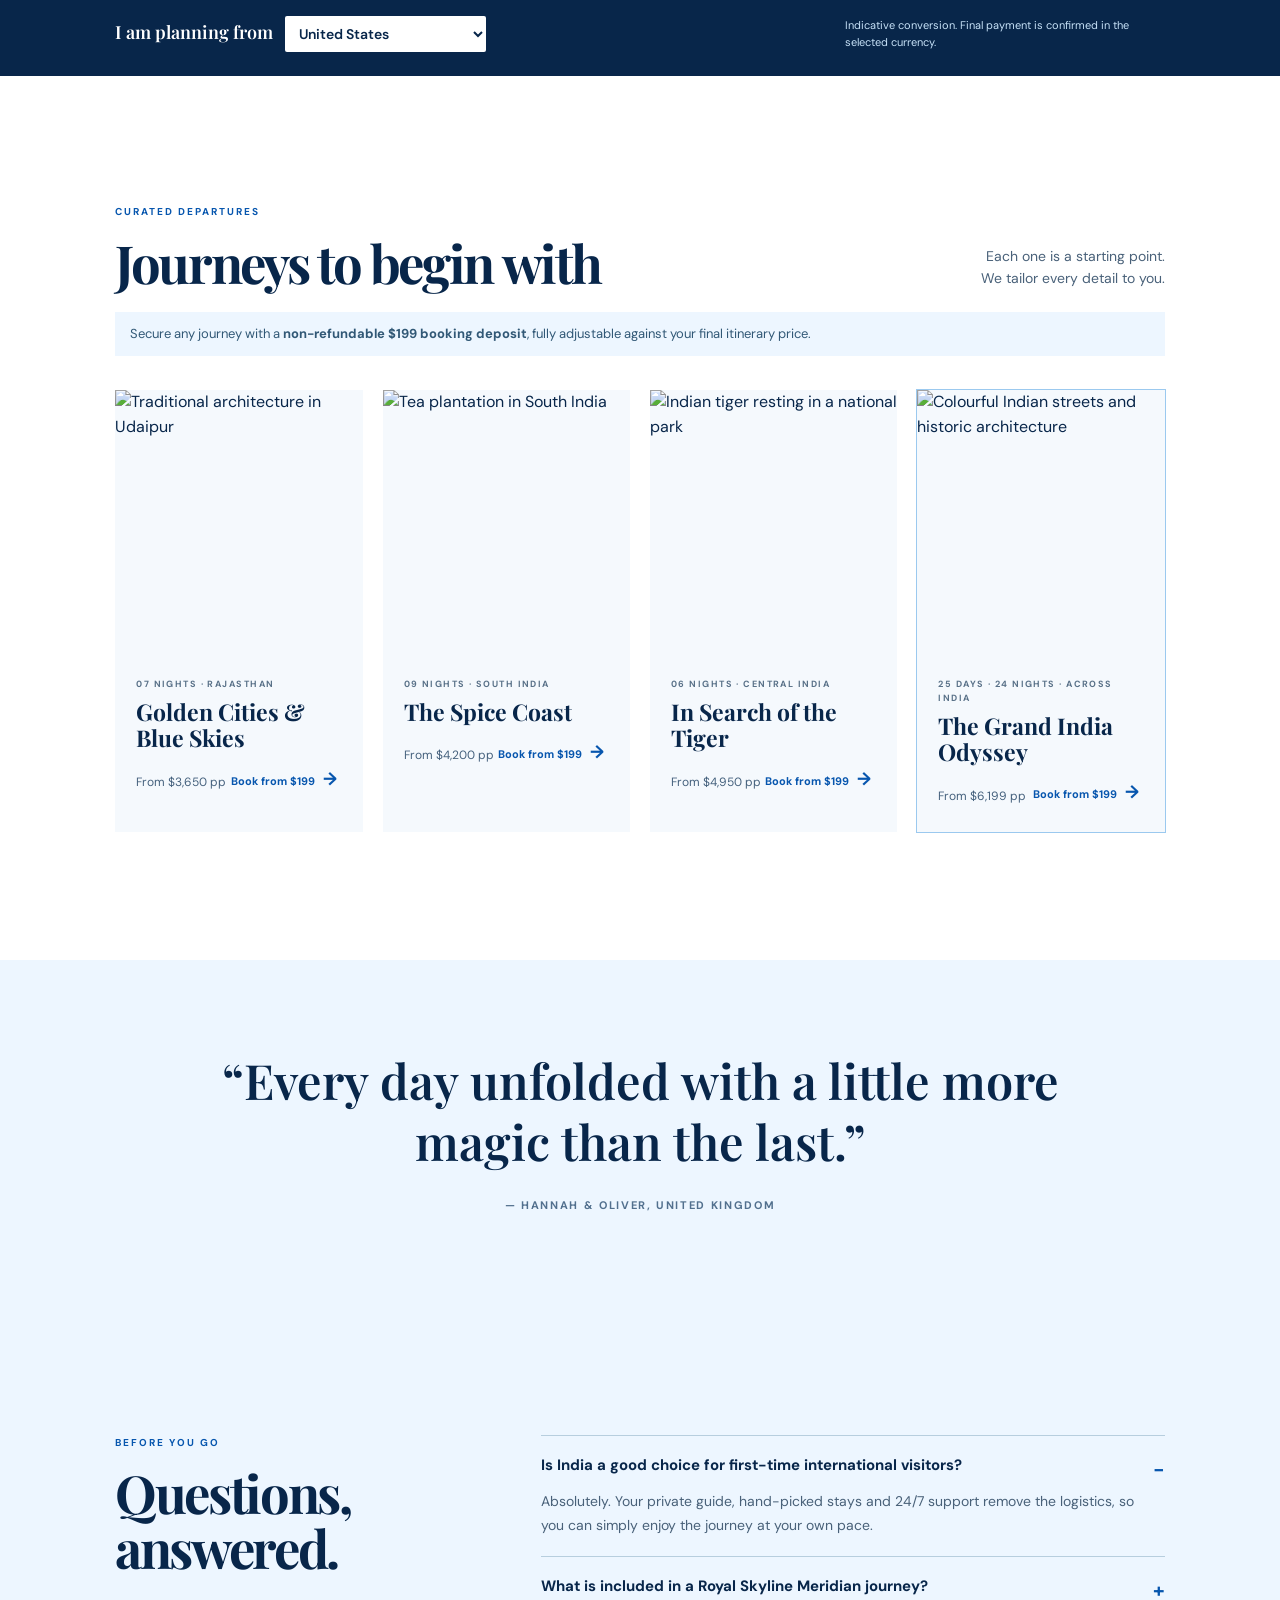
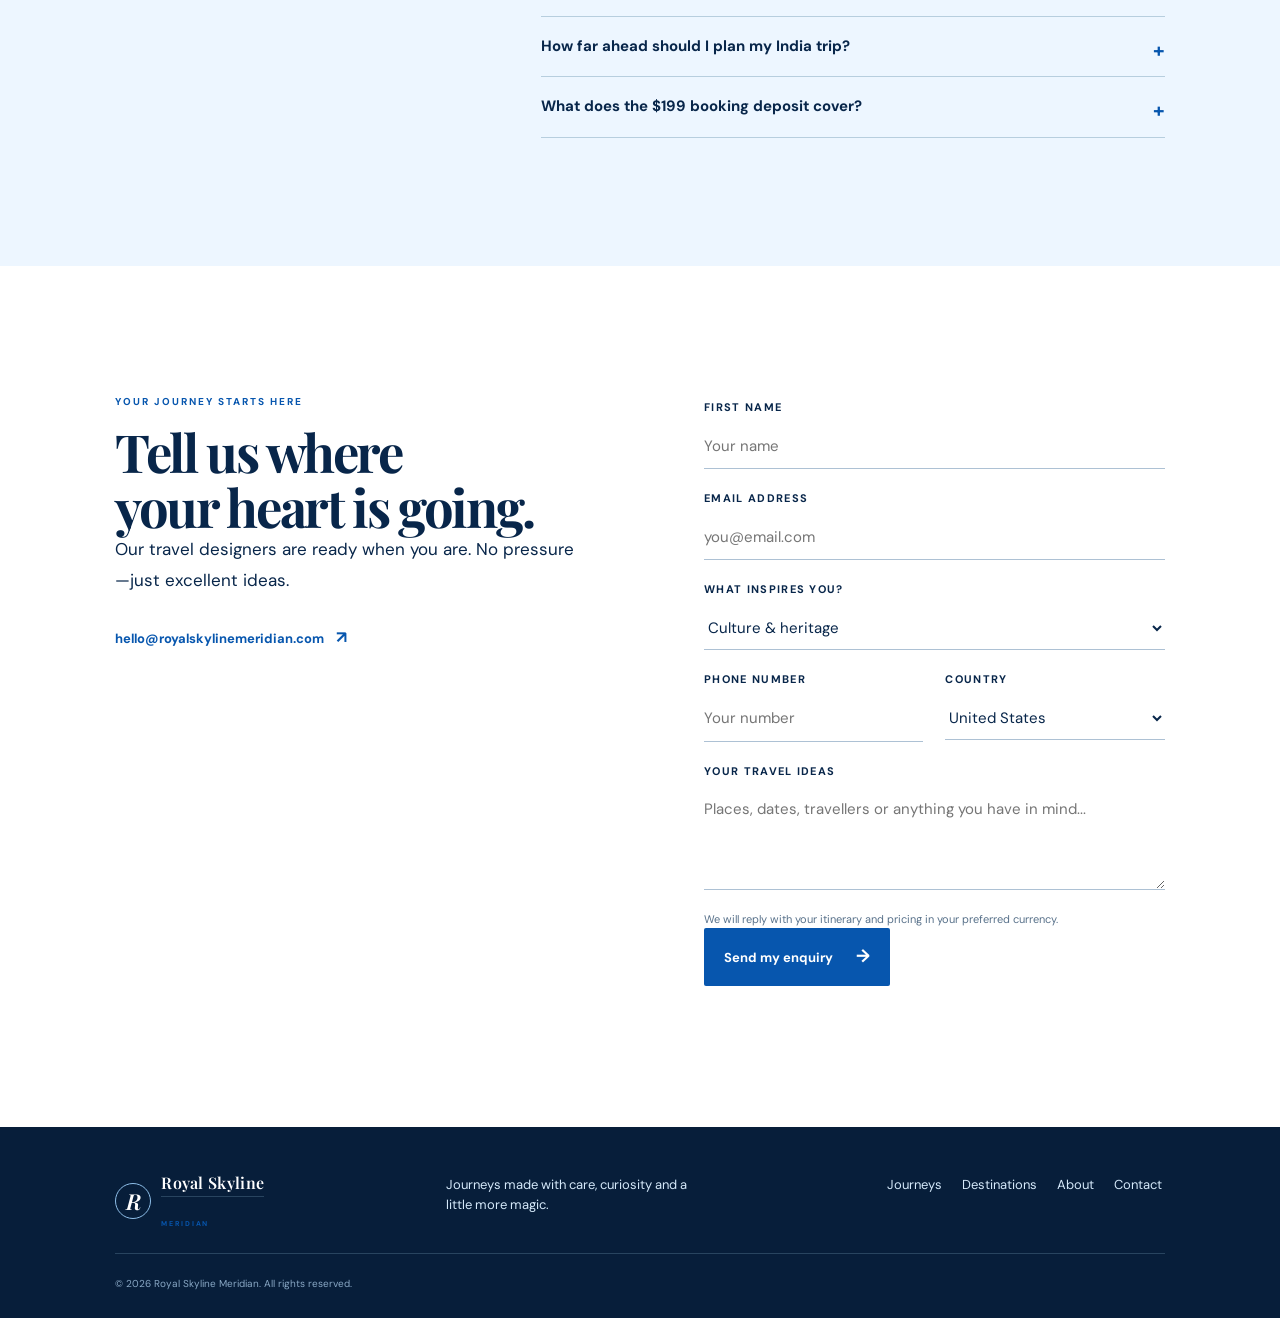
==== commit 1ddb003c: "Add enquiry, local currency and themed galleries" ====
--- a/index.html
+++ b/index.html
@@ -25,6 +25,9 @@
   <script type="application/ld+json">
     {"@context":"https://schema.org","@type":"TravelAgency","name":"Royal Skyline Meridian","description":"Bespoke luxury journeys across India for global travelers.","url":"https://royalskylinemeridian.com/","email":"hello@royalskylinemeridian.com","areaServed":"India","priceRange":"$$$$","sameAs":[]}
   </script>
+  <style>
+    .theme-explorer{background:#f7fbff}.theme-tabs{display:flex;flex-wrap:wrap;gap:10px;margin:0 0 34px}.theme-tab{border:1px solid #b8cce0;background:#fff;color:#08264a;padding:11px 16px;border-radius:999px;font-size:12px;font-weight:700}.theme-tab:hover,.theme-tab.is-active{background:#0756ae;border-color:#0756ae;color:#fff}.theme-intro{display:grid;grid-template-columns:.65fr 1.1fr;column-gap:44px;align-items:start;margin-bottom:30px}.theme-intro .eyebrow{margin:5px 0}.theme-intro h3{font:700 clamp(27px,3vw,45px)/1.12 var(--serif);margin:0}.theme-intro p:last-child{grid-column:2;max-width:560px;color:#496179;line-height:1.75;margin:14px 0 0}.theme-gallery{display:grid;grid-template-columns:1.2fr .8fr .8fr;grid-template-rows:220px 220px;gap:14px}.theme-gallery figure{margin:0;position:relative;overflow:hidden;background:#dcecf9}.theme-gallery figure:first-child{grid-row:span 2}.theme-gallery img{width:100%;height:100%;object-fit:cover;display:block;transition:transform .45s}.theme-gallery figure:hover img{transform:scale(1.05)}.theme-gallery figcaption{position:absolute;left:0;right:0;bottom:0;padding:28px 15px 13px;color:#fff;font:600 16px var(--serif);background:linear-gradient(transparent,rgba(1,27,57,.78))}.pricing-selector{background:#08264a;color:#fff;padding:24px clamp(22px,9vw,140px);display:flex;align-items:center;justify-content:space-between;gap:20px}.pricing-selector label{font:600 18px var(--serif)}.pricing-selector select{margin-left:8px;padding:8px 28px 8px 10px;border-radius:2px;border:0;color:#08264a;background:#fff;font:600 14px var(--sans)}.pricing-selector small{font-size:11px;color:#c7e2f8;max-width:320px}.contact-form textarea{display:block;width:100%;resize:vertical;margin-top:9px;border:0;border-bottom:1px solid #adc1d4;padding:10px 0;background:transparent;color:var(--ink);outline:none;font:400 15px var(--sans)}.currency-note{font-size:11px;color:#58718a;margin:10px 0 0}.experience-copy{position:relative;z-index:1}.experiences{position:relative;overflow:hidden}.experiences:before{content:"";position:absolute;inset:0;background:var(--experience-image) center/cover;opacity:.16;mix-blend-mode:screen}@media(max-width:780px){.theme-intro{grid-template-columns:1fr;gap:15px}.theme-intro p:last-child{grid-column:auto;margin:0}.theme-gallery{grid-template-columns:1fr 1fr;grid-template-rows:200px 160px 160px}.theme-gallery figure:first-child{grid-column:span 2;grid-row:auto}.pricing-selector{align-items:flex-start;flex-direction:column}.pricing-selector select{display:block;margin:8px 0 0}.theme-gallery figcaption{font-size:14px}}@media(max-width:460px){.theme-gallery{grid-template-columns:1fr;grid-template-rows:220px repeat(5,160px)}.theme-gallery figure:first-child{grid-column:auto}.theme-tabs{gap:7px}.theme-tab{padding:9px 11px;font-size:11px}}
+  </style>
 </head>
 <body>
   <a class="skip-link" href="#main">Skip to content</a>
@@ -61,6 +64,18 @@
       <div class="feature-card"><p class="eyebrow">Signature journey / 10 nights</p><h2>Palaces, tigers<br>&amp; old-world tales</h2><p>From Jaipur’s rose-hued lanes to the wild heart of Ranthambore, discover Rajasthan with every detail beautifully handled.</p><div class="card-meta"><span>Rajasthan</span><span>From $4,800 pp</span></div><button class="button button-blue js-book" data-trip="Palaces, tigers & old-world tales">View journey <span>→</span></button></div>
     </section>
 
+    <section class="theme-explorer section-pad" aria-labelledby="theme-title">
+      <div class="section-head"><div><p class="eyebrow">Choose your travel mood</p><h2 id="theme-title">A journey that feels like you.</h2></div><p class="section-note">Choose a theme to refresh the inspiration,<br>gallery and signature visuals.</p></div>
+      <div class="theme-tabs" role="tablist" aria-label="Travel themes">
+        <button class="theme-tab is-active" role="tab" aria-selected="true" data-theme="heritage">Heritage &amp; palaces</button>
+        <button class="theme-tab" role="tab" aria-selected="false" data-theme="wildlife">Wildlife &amp; nature</button>
+        <button class="theme-tab" role="tab" aria-selected="false" data-theme="wellness">Wellness &amp; slow travel</button>
+        <button class="theme-tab" role="tab" aria-selected="false" data-theme="mountains">Himalayan escape</button>
+      </div>
+      <div class="theme-intro"><p class="eyebrow" id="theme-kicker">Heritage &amp; palaces</p><h3 id="theme-name">Royal stories, beautifully unhurried.</h3><p id="theme-description">Walk through living forts, dine under painted ceilings and discover India’s enduring stories with a private guide.</p></div>
+      <div class="theme-gallery" id="theme-gallery" aria-live="polite"></div>
+    </section>
+
     <section class="section-pad destinations" id="destinations">
       <div class="section-head"><div><p class="eyebrow">Places with a pulse</p><h2>Find your India</h2></div><a class="arrow-link" href="#contact">See all destinations <span>→</span></a></div>
       <div class="destination-grid">
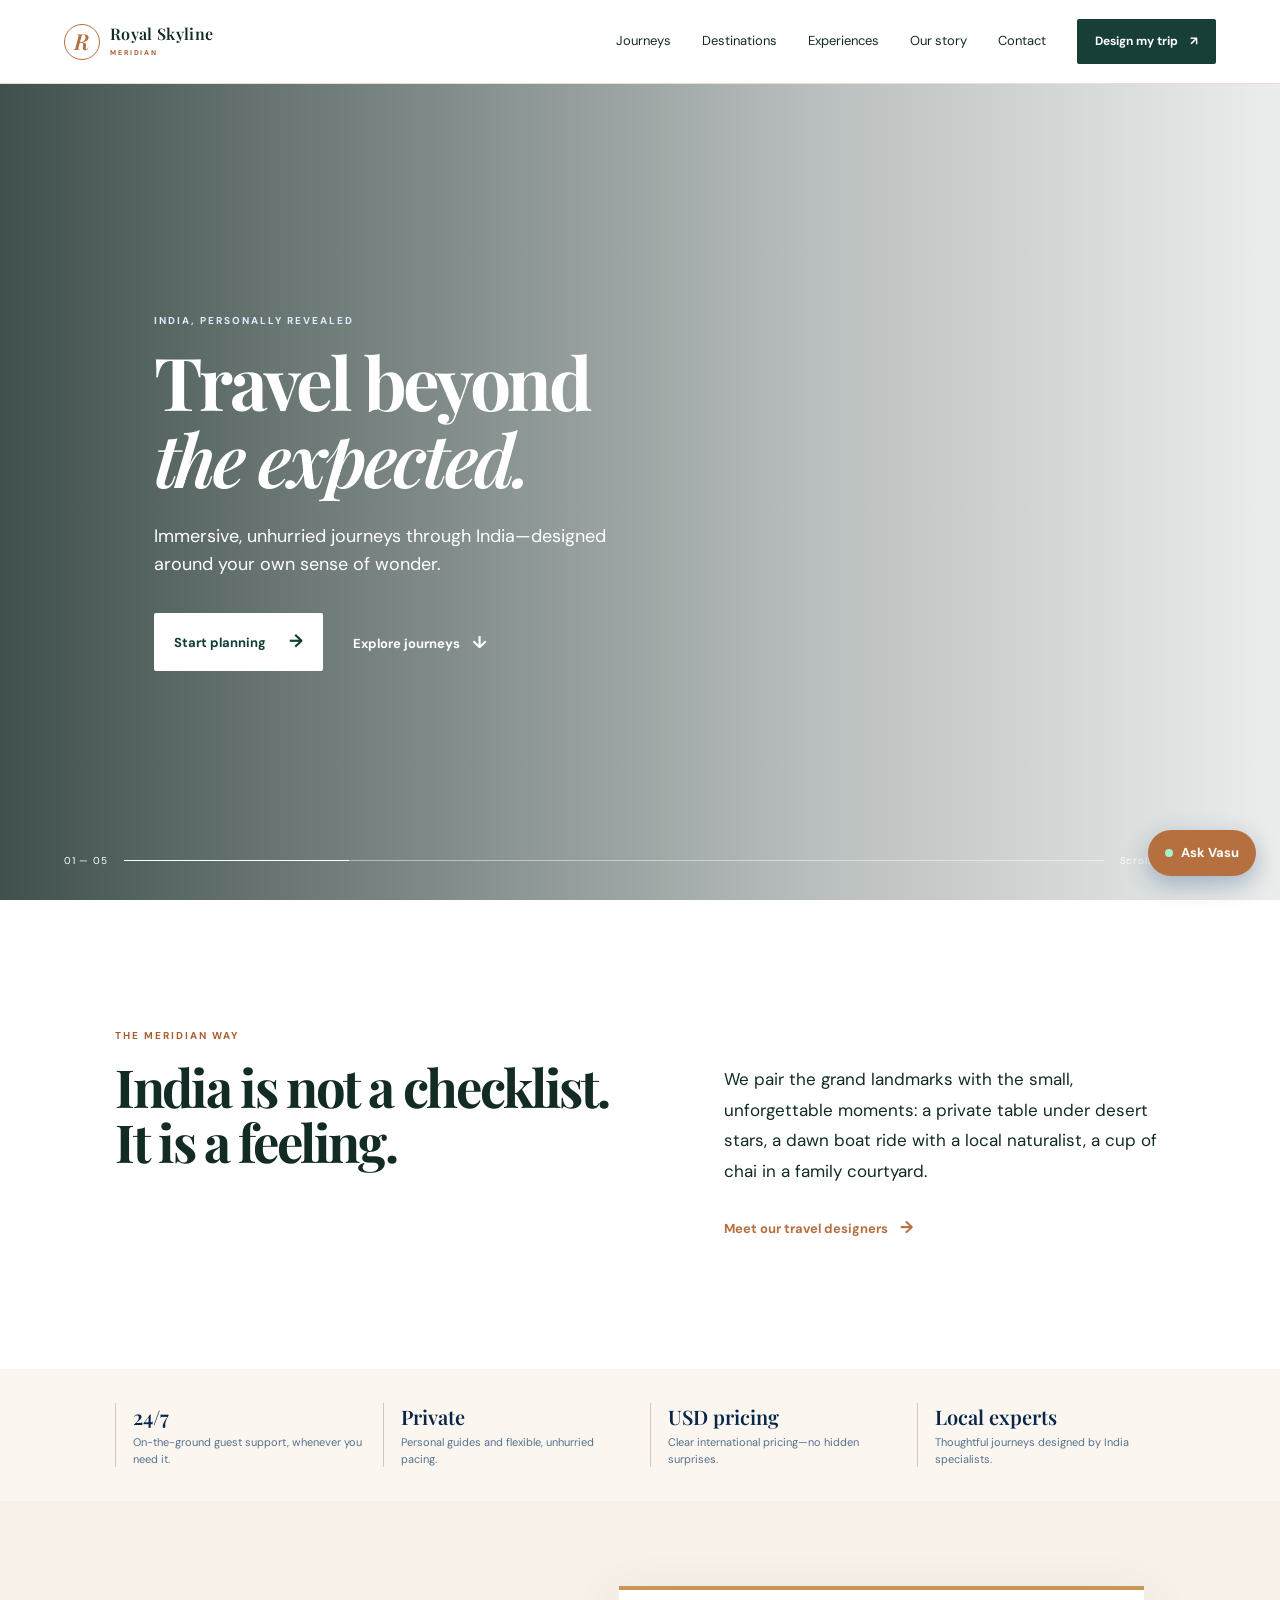
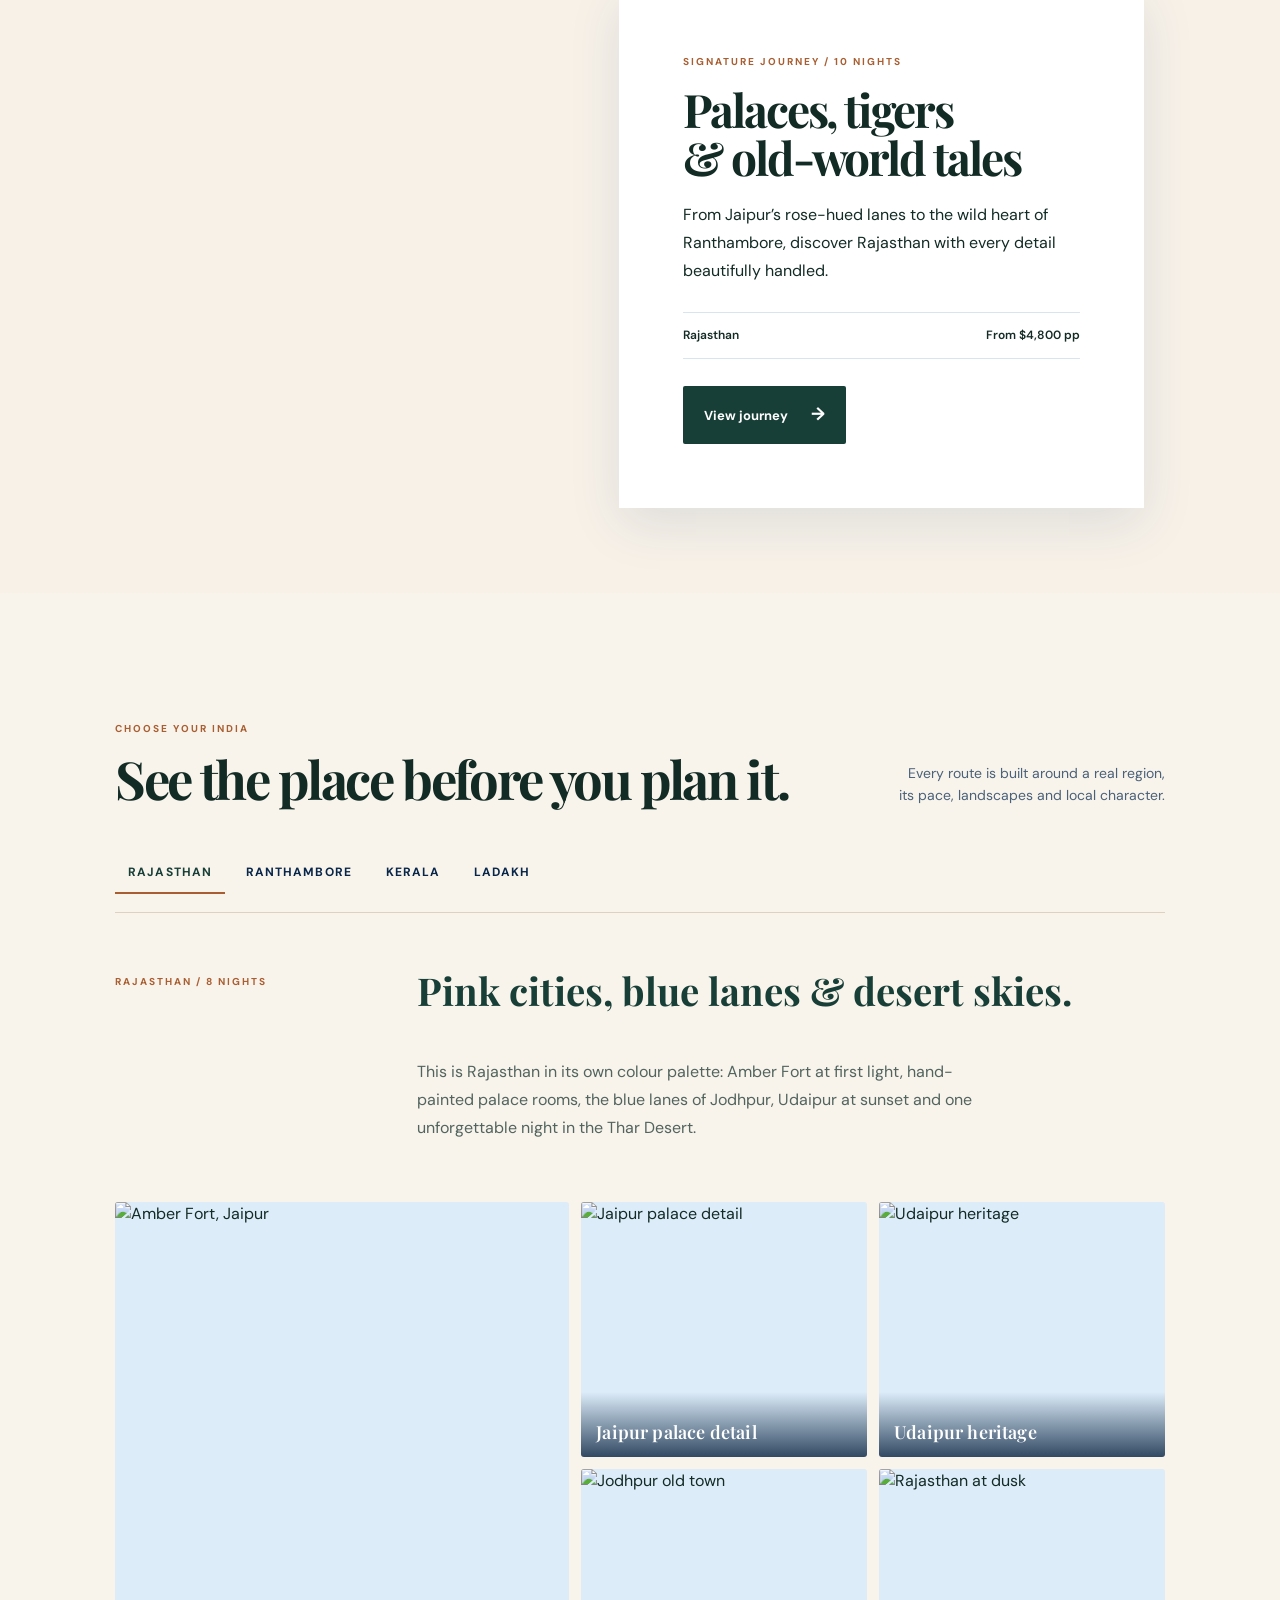
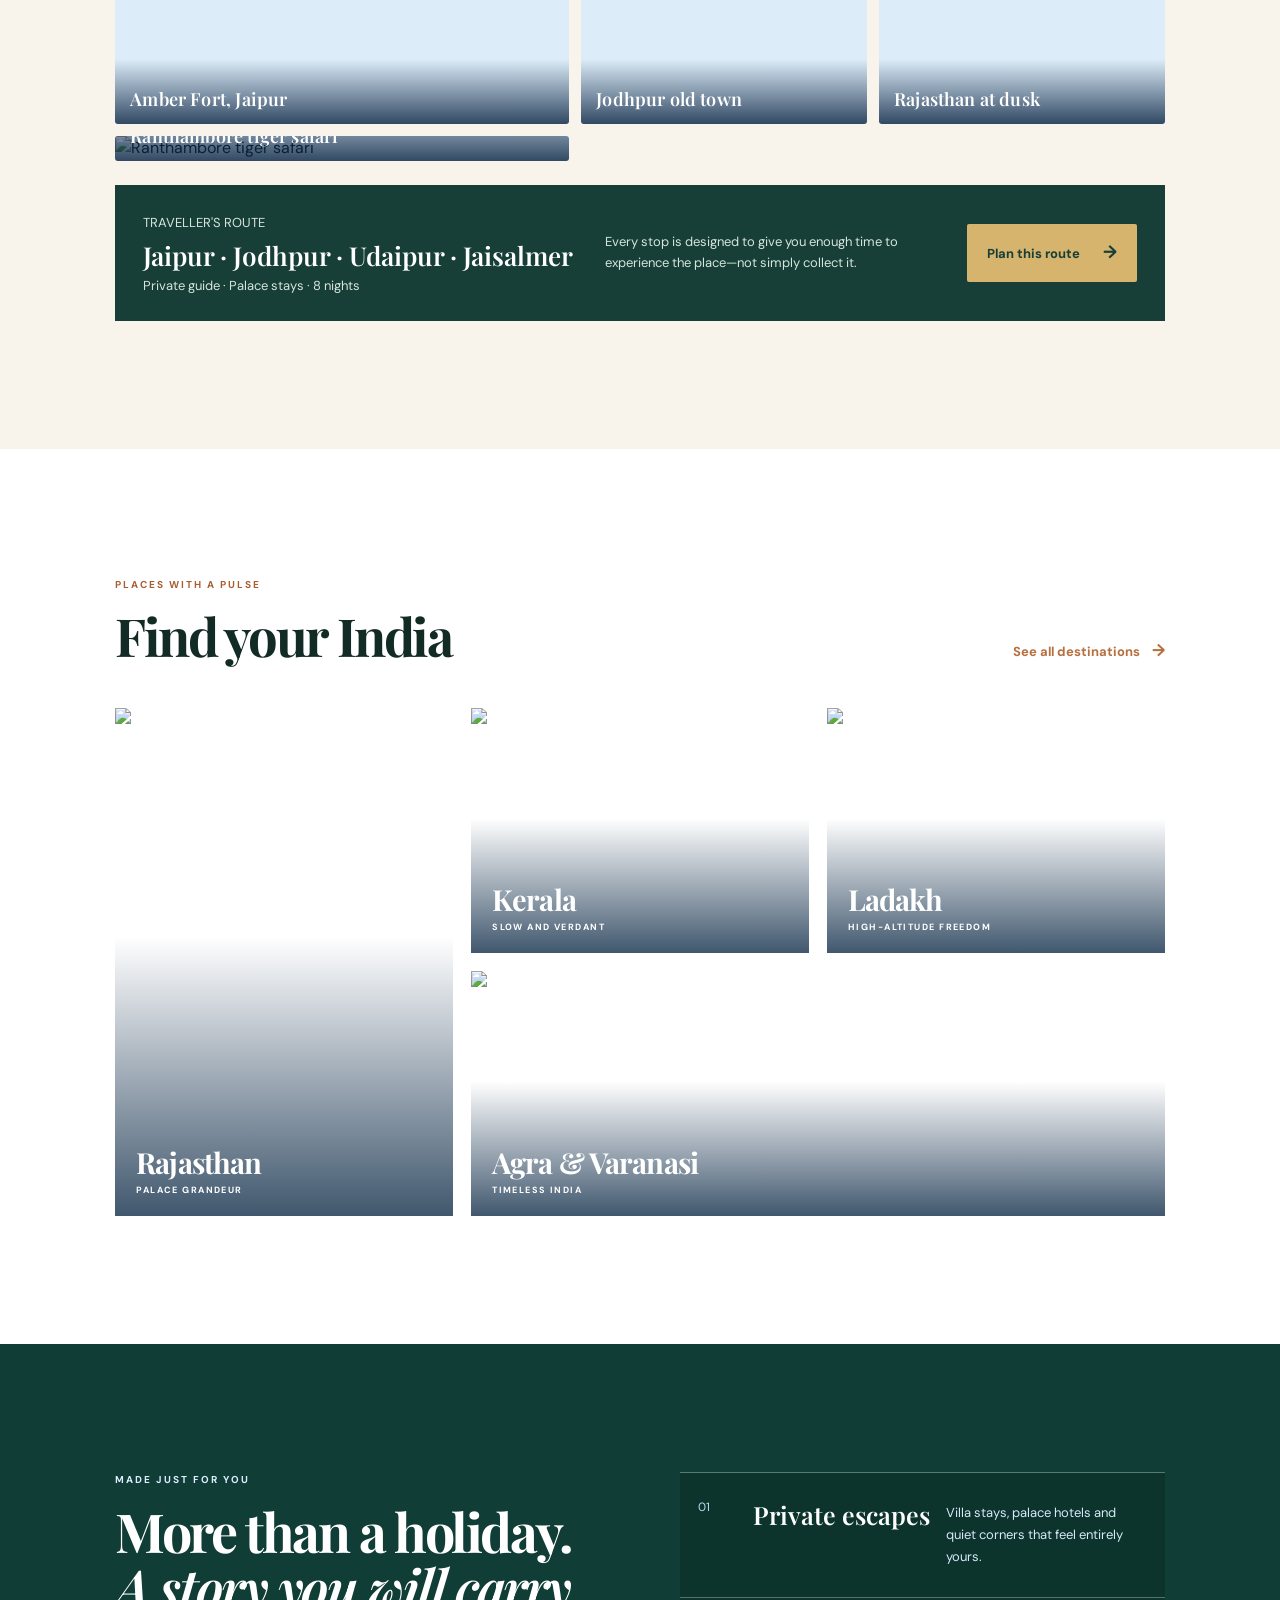
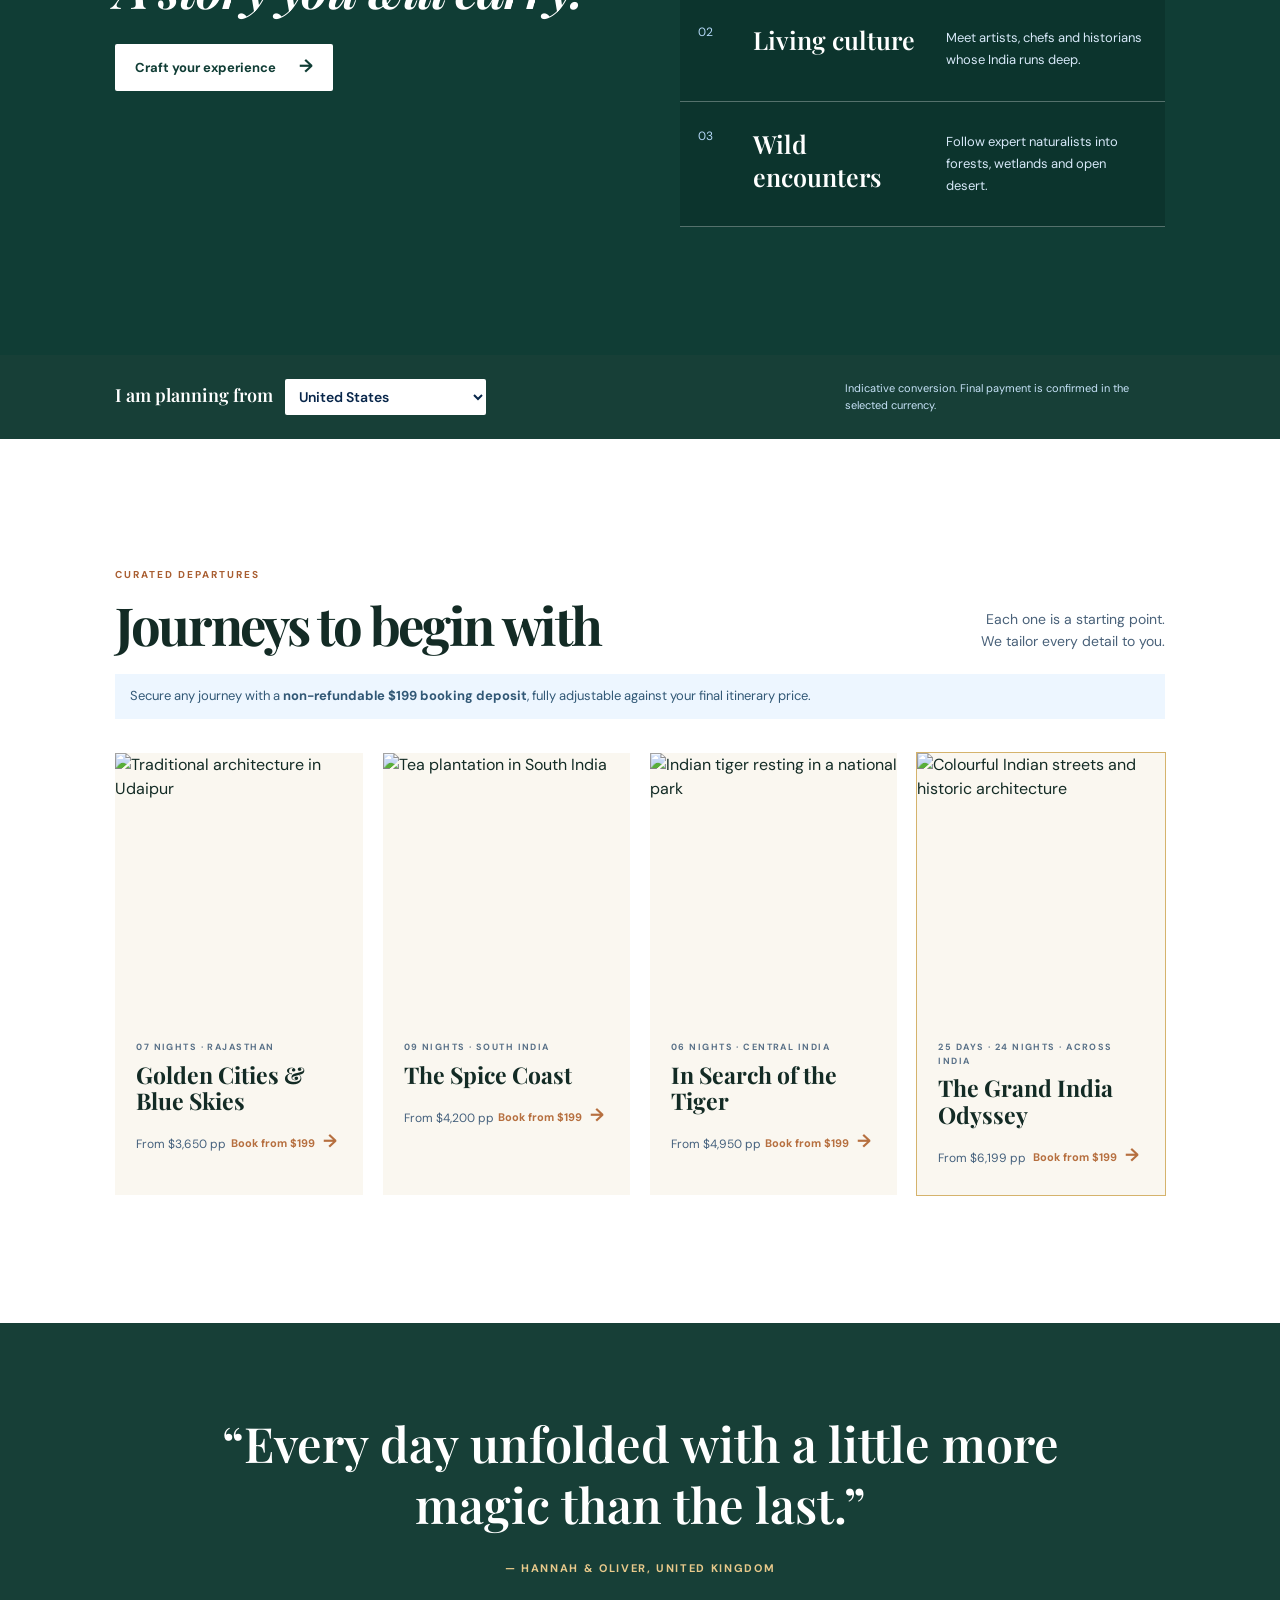
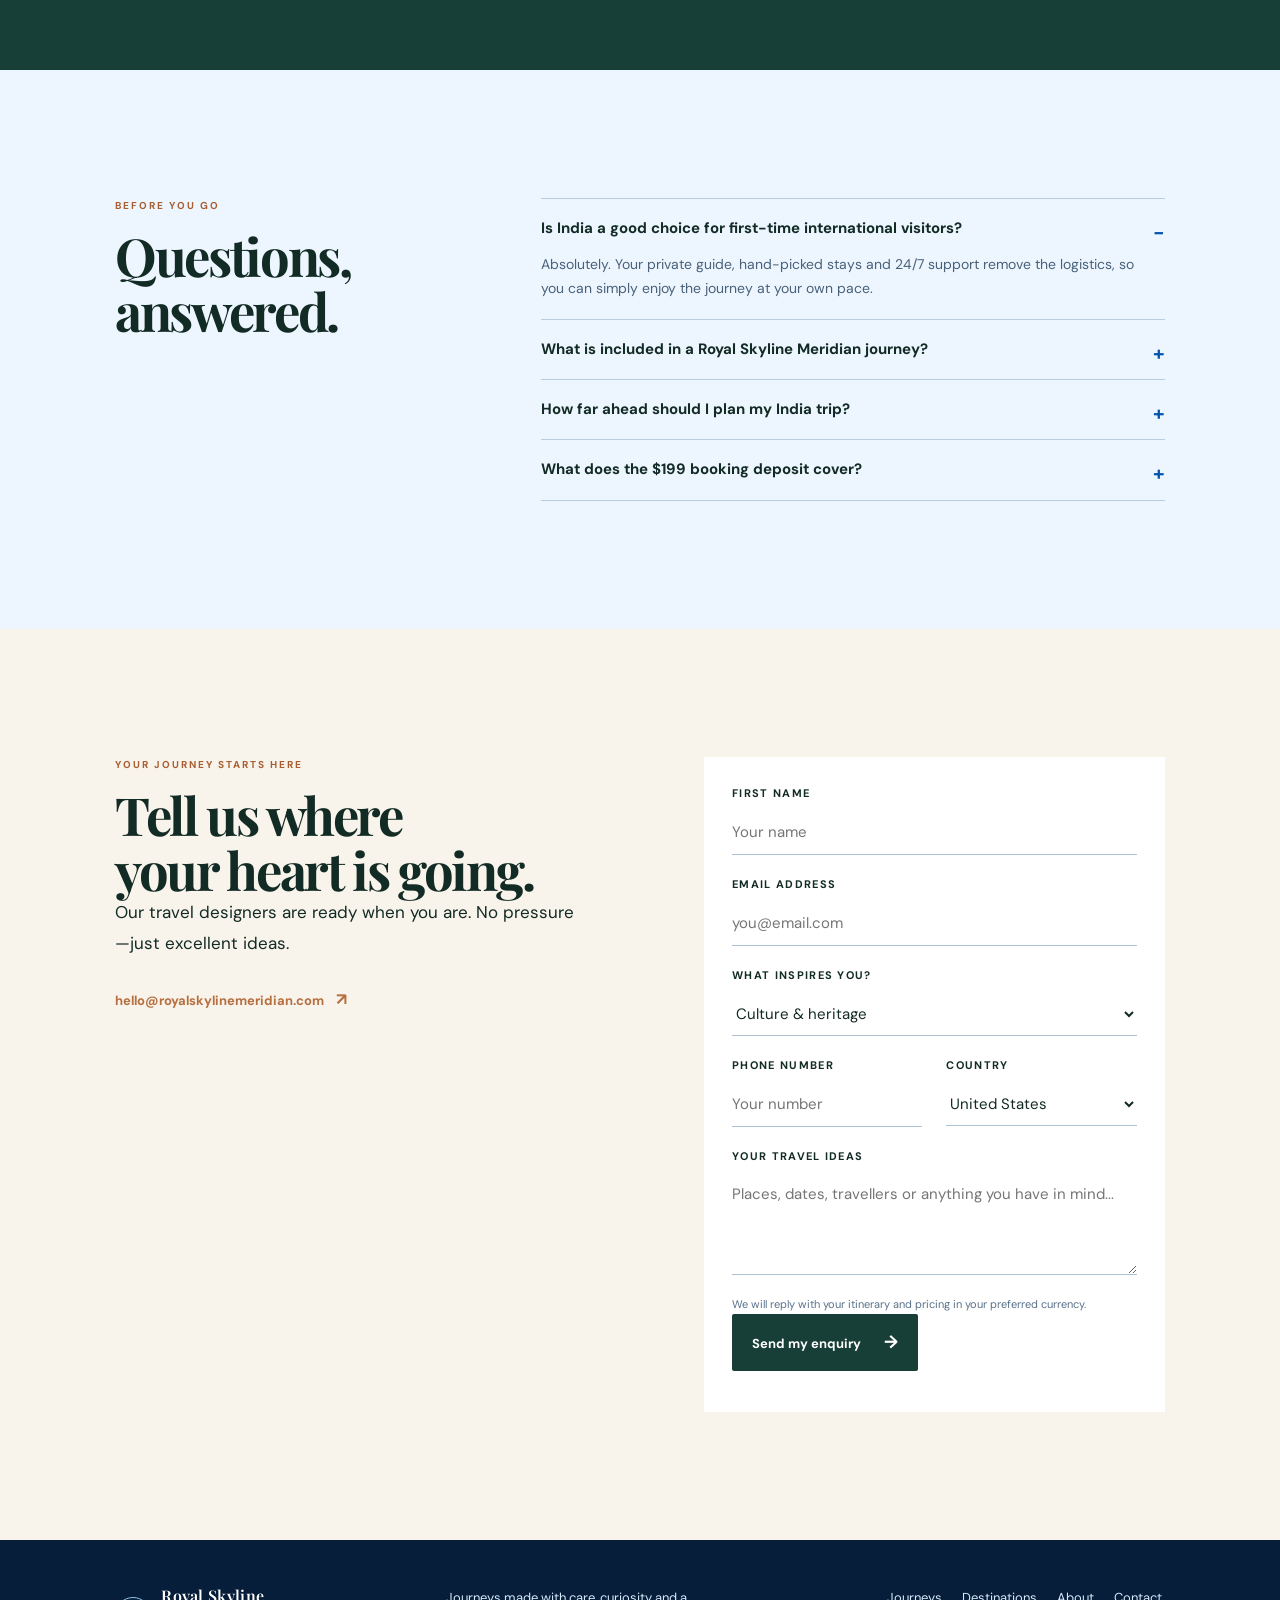
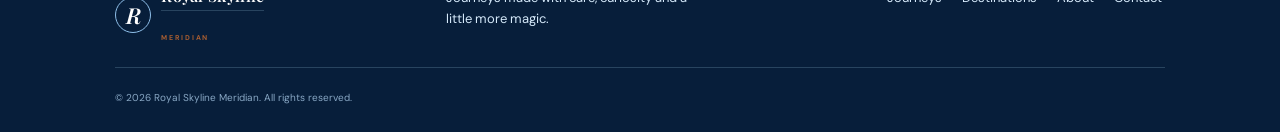
==== commit eff9204c: "Upgrade destination themes and visual experience" ====
--- a/index.html
+++ b/index.html
@@ -27,6 +27,9 @@
   </script>
   <style>
     .theme-explorer{background:#f7fbff}.theme-tabs{display:flex;flex-wrap:wrap;gap:10px;margin:0 0 34px}.theme-tab{border:1px solid #b8cce0;background:#fff;color:#08264a;padding:11px 16px;border-radius:999px;font-size:12px;font-weight:700}.theme-tab:hover,.theme-tab.is-active{background:#0756ae;border-color:#0756ae;color:#fff}.theme-intro{display:grid;grid-template-columns:.65fr 1.1fr;column-gap:44px;align-items:start;margin-bottom:30px}.theme-intro .eyebrow{margin:5px 0}.theme-intro h3{font:700 clamp(27px,3vw,45px)/1.12 var(--serif);margin:0}.theme-intro p:last-child{grid-column:2;max-width:560px;color:#496179;line-height:1.75;margin:14px 0 0}.theme-gallery{display:grid;grid-template-columns:1.2fr .8fr .8fr;grid-template-rows:220px 220px;gap:14px}.theme-gallery figure{margin:0;position:relative;overflow:hidden;background:#dcecf9}.theme-gallery figure:first-child{grid-row:span 2}.theme-gallery img{width:100%;height:100%;object-fit:cover;display:block;transition:transform .45s}.theme-gallery figure:hover img{transform:scale(1.05)}.theme-gallery figcaption{position:absolute;left:0;right:0;bottom:0;padding:28px 15px 13px;color:#fff;font:600 16px var(--serif);background:linear-gradient(transparent,rgba(1,27,57,.78))}.pricing-selector{background:#08264a;color:#fff;padding:24px clamp(22px,9vw,140px);display:flex;align-items:center;justify-content:space-between;gap:20px}.pricing-selector label{font:600 18px var(--serif)}.pricing-selector select{margin-left:8px;padding:8px 28px 8px 10px;border-radius:2px;border:0;color:#08264a;background:#fff;font:600 14px var(--sans)}.pricing-selector small{font-size:11px;color:#c7e2f8;max-width:320px}.contact-form textarea{display:block;width:100%;resize:vertical;margin-top:9px;border:0;border-bottom:1px solid #adc1d4;padding:10px 0;background:transparent;color:var(--ink);outline:none;font:400 15px var(--sans)}.currency-note{font-size:11px;color:#58718a;margin:10px 0 0}.experience-copy{position:relative;z-index:1}.experiences{position:relative;overflow:hidden}.experiences:before{content:"";position:absolute;inset:0;background:var(--experience-image) center/cover;opacity:.16;mix-blend-mode:screen}@media(max-width:780px){.theme-intro{grid-template-columns:1fr;gap:15px}.theme-intro p:last-child{grid-column:auto;margin:0}.theme-gallery{grid-template-columns:1fr 1fr;grid-template-rows:200px 160px 160px}.theme-gallery figure:first-child{grid-column:span 2;grid-row:auto}.pricing-selector{align-items:flex-start;flex-direction:column}.pricing-selector select{display:block;margin:8px 0 0}.theme-gallery figcaption{font-size:14px}}@media(max-width:460px){.theme-gallery{grid-template-columns:1fr;grid-template-rows:220px repeat(5,160px)}.theme-gallery figure:first-child{grid-column:auto}.theme-tabs{gap:7px}.theme-tab{padding:9px 11px;font-size:11px}}
+  </style>
+  <style>
+    :root{--ink:#132b25;--deep:#103d35;--blue:#b66f3f;--pale:#f7f1e8;--gold:#d0a35b}.site-header{border-bottom:1px solid #e8dfd1}.brand small,.eyebrow{color:#a95e31}.nav-cta,.button-blue{background:#173f37}.hero-shade{background:linear-gradient(90deg,rgba(10,31,27,.78),rgba(10,31,27,.28) 65%,rgba(10,31,27,.08))}.theme-explorer{background:#f8f3eb}.theme-tabs{border-bottom:1px solid #ded1bf;padding-bottom:18px;gap:8px}.theme-tab{border-radius:0;border:0;border-bottom:2px solid transparent;background:transparent;padding:11px 13px;font-size:12px;text-transform:uppercase;letter-spacing:.09em}.theme-tab:hover,.theme-tab.is-active{border-color:#a95e31;background:transparent;color:#173f37}.theme-intro{grid-template-columns:.36fr 1fr;gap:32px;padding:22px 0 30px}.theme-intro h3{max-width:720px;color:#173f37}.theme-intro p:last-child{font-size:16px;color:#51645e}.theme-gallery{grid-template-columns:1.35fr .85fr .85fr;grid-template-rows:255px 255px;gap:12px}.theme-gallery figure{border-radius:3px}.theme-gallery figcaption{font-size:18px;letter-spacing:.01em}.theme-trip-card{margin-top:24px;padding:25px 28px;background:#173f37;color:#fff;display:grid;grid-template-columns:1.3fr 1fr auto;gap:25px;align-items:center}.theme-trip-card b{display:block;font:600 26px var(--serif);margin:3px 0}.theme-trip-card p,.theme-trip-card small{margin:0;color:#d5e5dd;font-size:13px;line-height:1.6}.theme-trip-card .button{background:#d7b46e;color:#173f37;white-space:nowrap}.experience-list article{background:rgba(3,25,20,.23);padding-left:18px;padding-right:18px}.feature-card{border-top:4px solid #c99458}.trust-bar{background:#fbf7f0}.trust-bar div{border-left-color:#d8c8b3}.pricing-selector{background:#173f37}.package{background:#faf7f0}.package-featured{outline:1px solid #d5b36c}.quote{background:#173f37;color:#fff}.quote span{color:#e8c98b}.contact{background:#f8f3eb}.contact-form{background:#fff;padding:28px}.form-row{gap:24px}@media(max-width:780px){.theme-intro{grid-template-columns:1fr}.theme-gallery{grid-template-columns:1fr 1fr;grid-template-rows:230px 170px 170px}.theme-trip-card{grid-template-columns:1fr;gap:14px}.theme-trip-card .button{width:100%}}@media(max-width:460px){.theme-gallery{grid-template-columns:1fr;grid-template-rows:250px repeat(5,170px)}}
   </style>
 </head>
 <body>
@@ -65,21 +68,21 @@
     </section>
 
     <section class="theme-explorer section-pad" aria-labelledby="theme-title">
-      <div class="section-head"><div><p class="eyebrow">Choose your travel mood</p><h2 id="theme-title">A journey that feels like you.</h2></div><p class="section-note">Choose a theme to refresh the inspiration,<br>gallery and signature visuals.</p></div>
+      <div class="section-head"><div><p class="eyebrow">Choose your India</p><h2 id="theme-title">See the place before you plan it.</h2></div><p class="section-note">Every route is built around a real region,<br>its pace, landscapes and local character.</p></div>
       <div class="theme-tabs" role="tablist" aria-label="Travel themes">
-        <button class="theme-tab is-active" role="tab" aria-selected="true" data-theme="heritage">Heritage &amp; palaces</button>
-        <button class="theme-tab" role="tab" aria-selected="false" data-theme="wildlife">Wildlife &amp; nature</button>
-        <button class="theme-tab" role="tab" aria-selected="false" data-theme="wellness">Wellness &amp; slow travel</button>
-        <button class="theme-tab" role="tab" aria-selected="false" data-theme="mountains">Himalayan escape</button>
+        <button class="theme-tab is-active" role="tab" aria-selected="true" data-theme="heritage">Rajasthan</button>
+        <button class="theme-tab" role="tab" aria-selected="false" data-theme="wildlife">Ranthambore</button>
+        <button class="theme-tab" role="tab" aria-selected="false" data-theme="wellness">Kerala</button>
+        <button class="theme-tab" role="tab" aria-selected="false" data-theme="mountains">Ladakh</button>
       </div>
-      <div class="theme-intro"><p class="eyebrow" id="theme-kicker">Heritage &amp; palaces</p><h3 id="theme-name">Royal stories, beautifully unhurried.</h3><p id="theme-description">Walk through living forts, dine under painted ceilings and discover India’s enduring stories with a private guide.</p></div>
+      <div class="theme-intro"><p class="eyebrow" id="theme-kicker">Rajasthan / 8 nights</p><h3 id="theme-name">Pink cities, blue lanes &amp; desert skies.</h3><p id="theme-description">A Rajasthan journey should feel rooted in place: Amber Fort at dawn, a private City Palace visit, Jodhpur’s blue old town and a candlelit evening in the Thar.</p></div>
       <div class="theme-gallery" id="theme-gallery" aria-live="polite"></div>
     </section>
 
     <section class="section-pad destinations" id="destinations">
       <div class="section-head"><div><p class="eyebrow">Places with a pulse</p><h2>Find your India</h2></div><a class="arrow-link" href="#contact">See all destinations <span>→</span></a></div>
       <div class="destination-grid">
-        <a class="destination tall" href="#contact"><img src="https://images.unsplash.com/photo-1599661046289-e31897846e41?auto=format&fit=crop&w=900&q=85" alt="Amber Fort overlooking the Rajasthan landscape" /><span>Rajasthan<small>Desert grandeur</small></span></a>
+        <a class="destination tall" href="#contact"><img src="assets/jaipur-palace-interior-web.jpg" alt="Ornate painted arches inside a Jaipur palace" /><span>Rajasthan<small>Palace grandeur</small></span></a>
         <a class="destination" href="#contact"><img src="https://images.unsplash.com/photo-1593693397690-362cb9666fc2?auto=format&fit=crop&w=900&q=85" alt="Houseboat on Kerala backwaters" /><span>Kerala<small>Slow and verdant</small></span></a>
         <a class="destination" href="#contact"><img src="https://images.unsplash.com/photo-1626621341517-bbf3d9990a23?auto=format&fit=crop&w=900&q=85" alt="Mountain road in Ladakh" /><span>Ladakh<small>High-altitude freedom</small></span></a>
         <a class="destination wide" href="#contact"><img src="https://images.unsplash.com/photo-1524492412937-b28074a5d7da?auto=format&fit=crop&w=1200&q=85" alt="Taj Mahal at sunrise" /><span>Agra &amp; Varanasi<small>Timeless India</small></span></a>
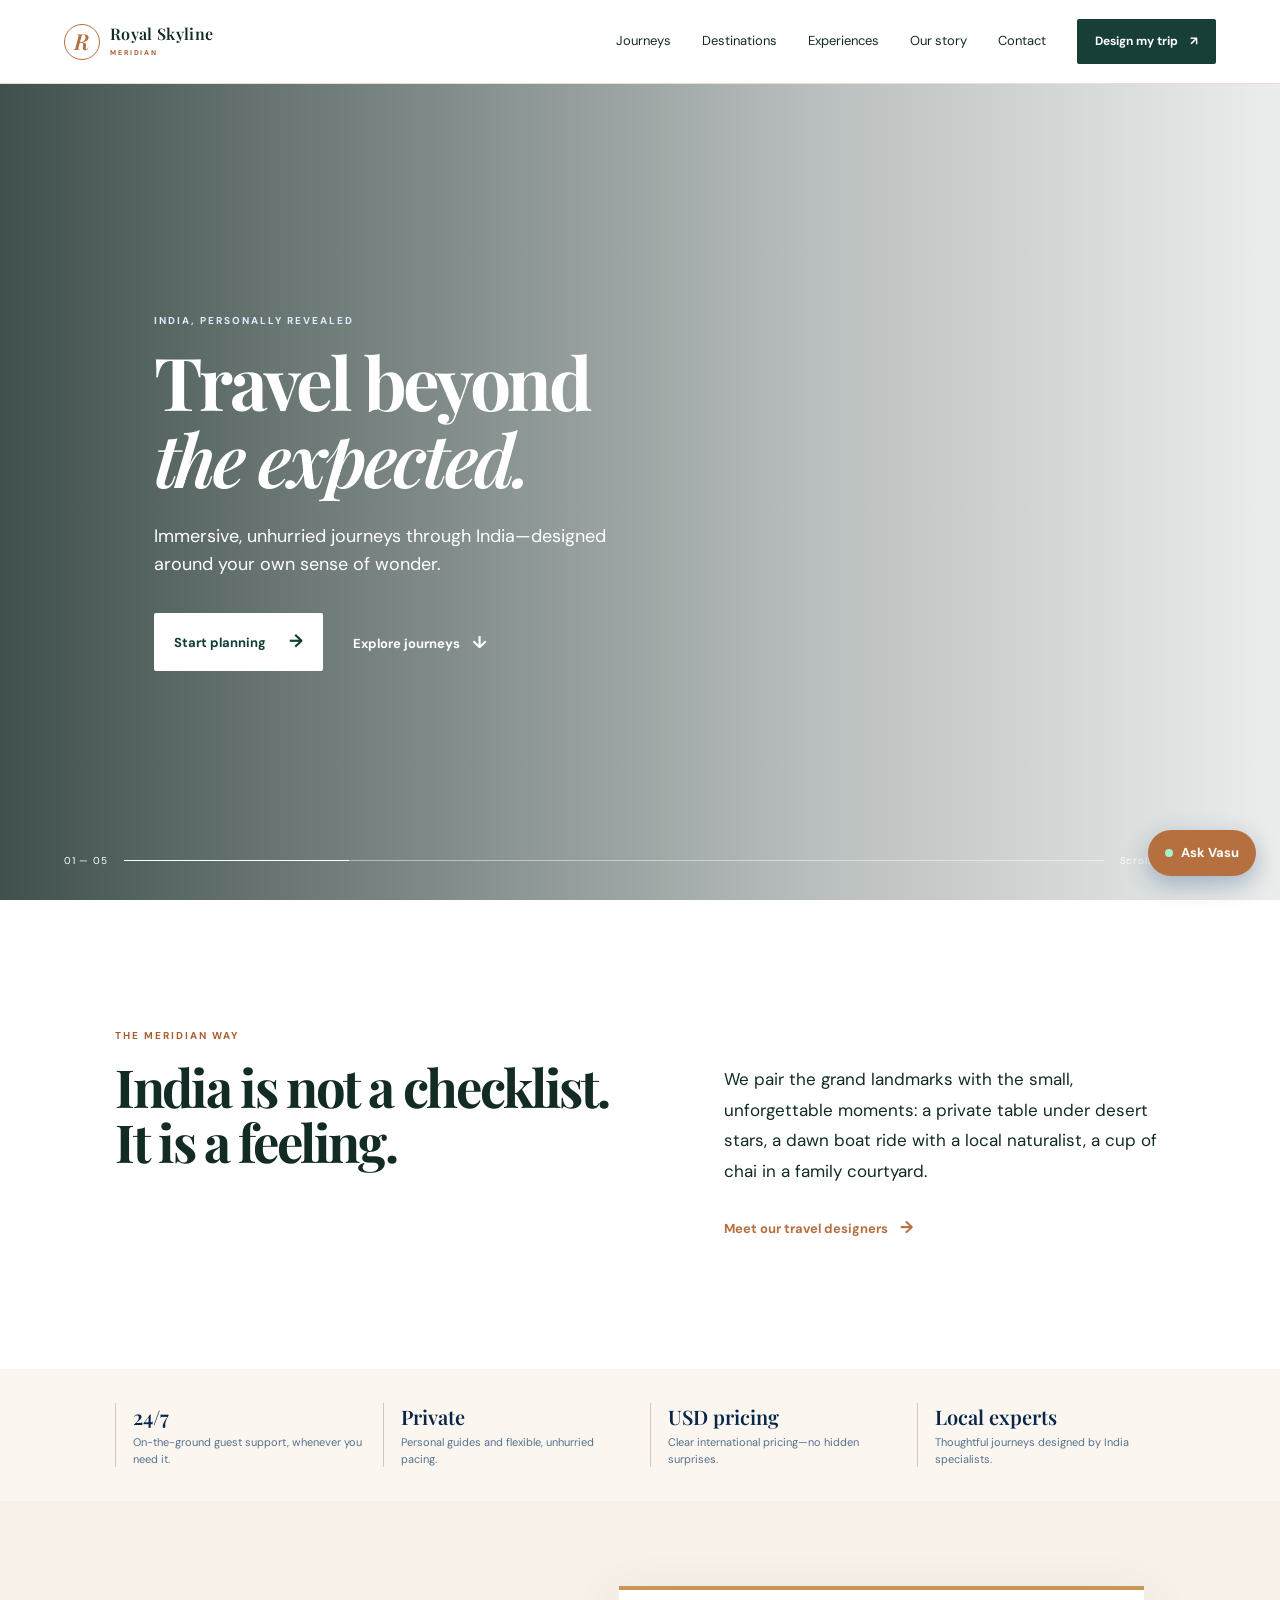
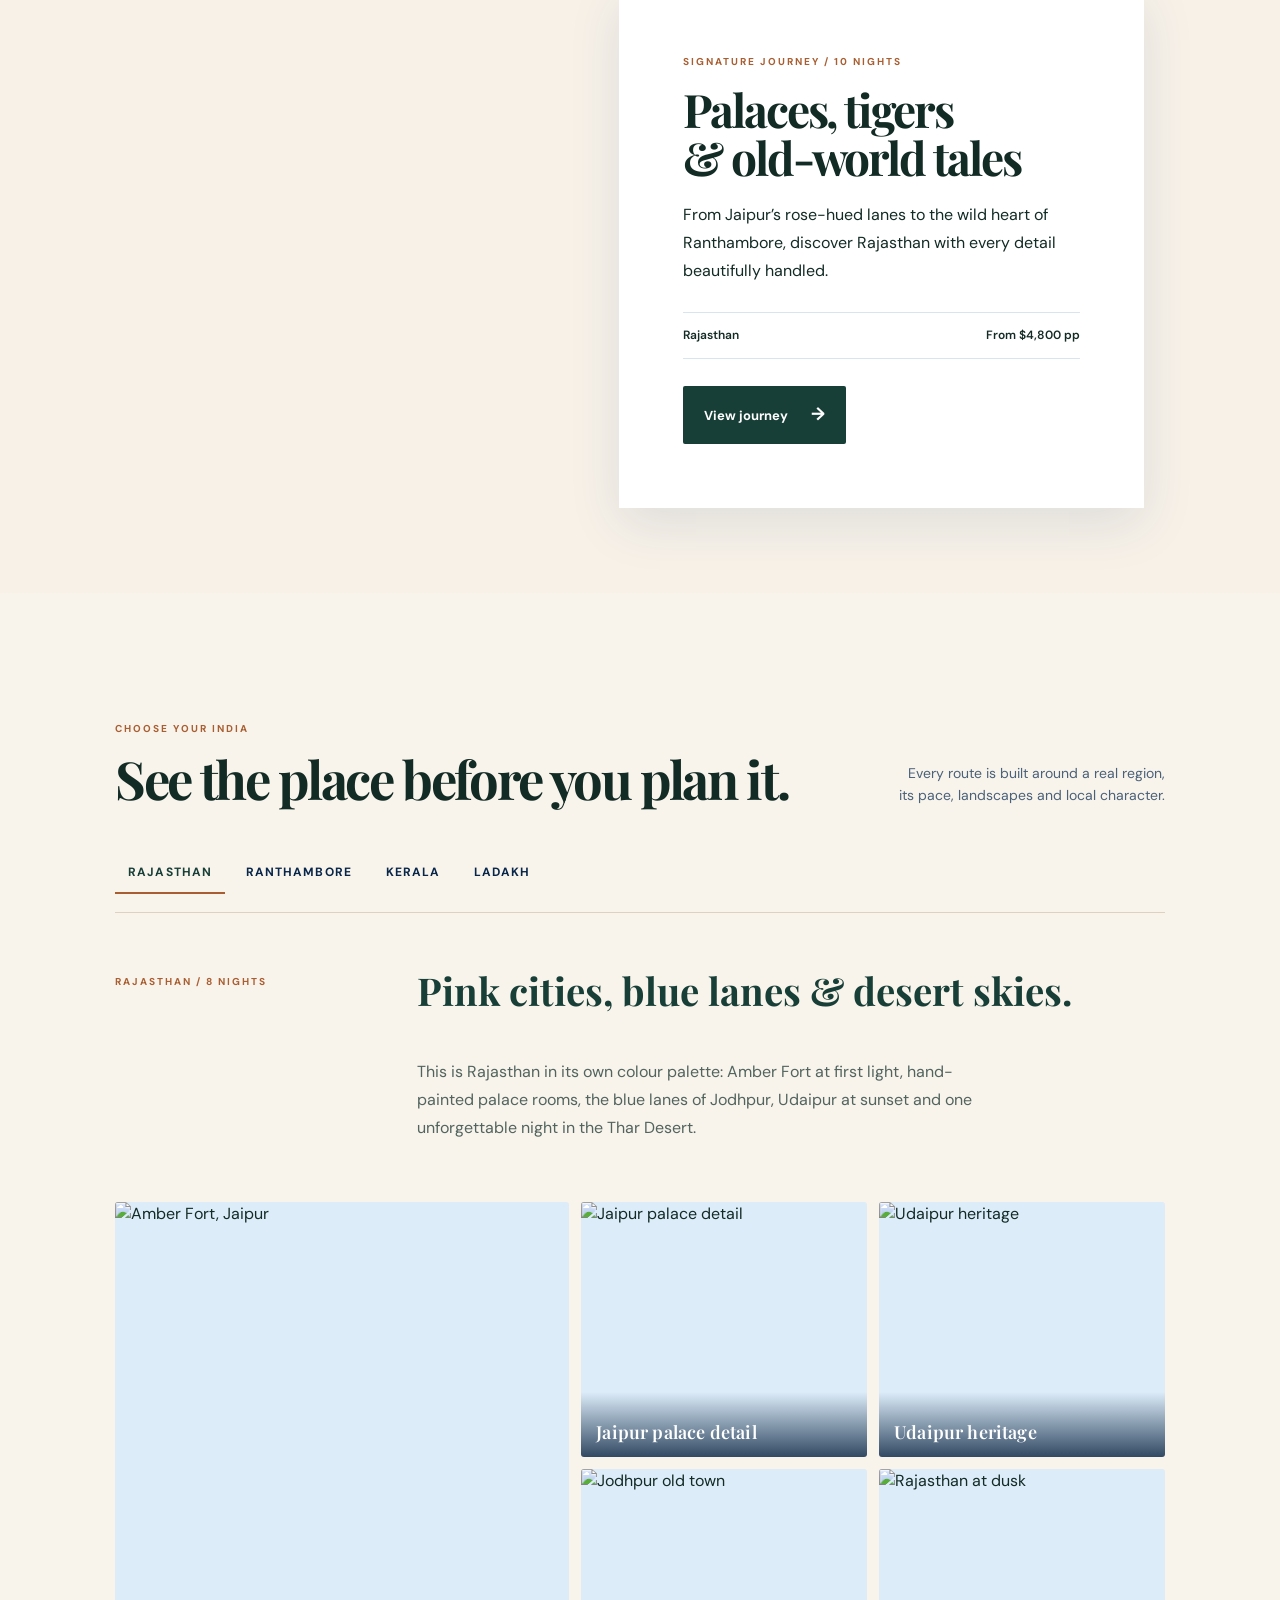
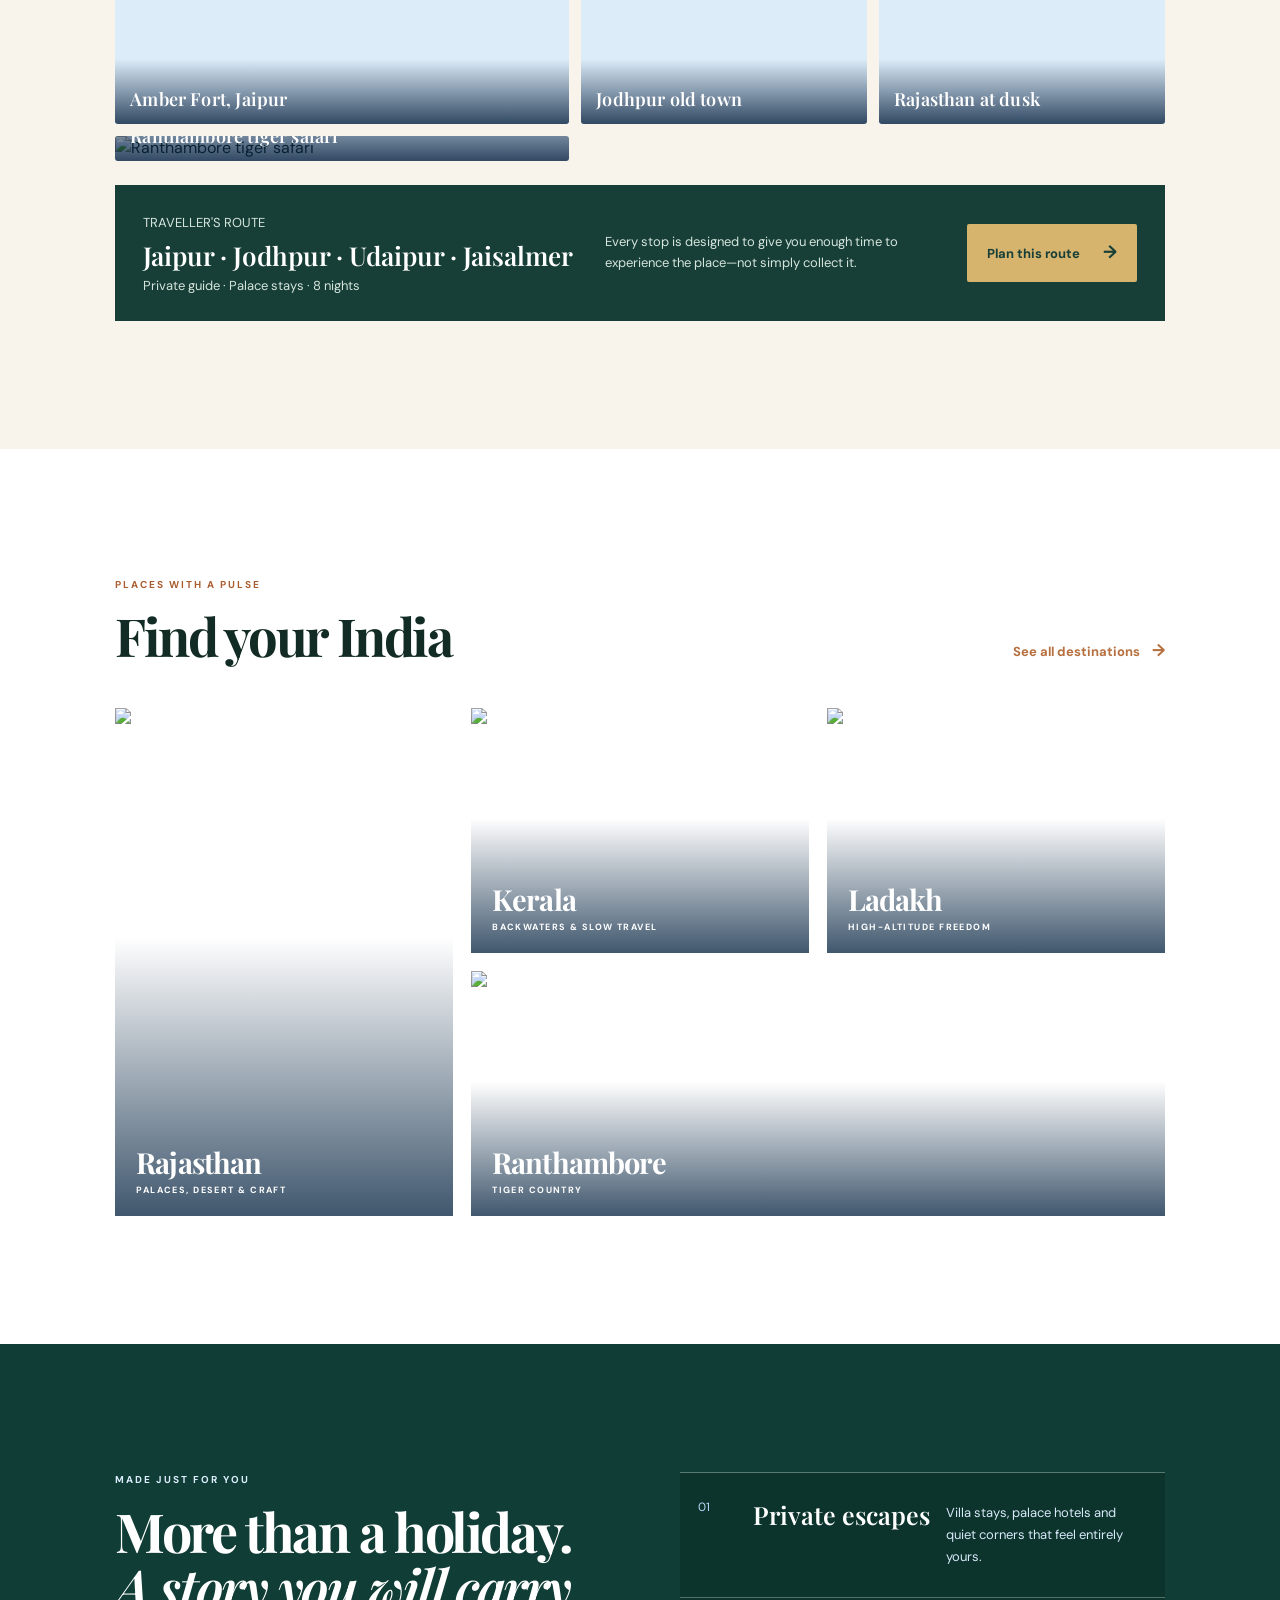
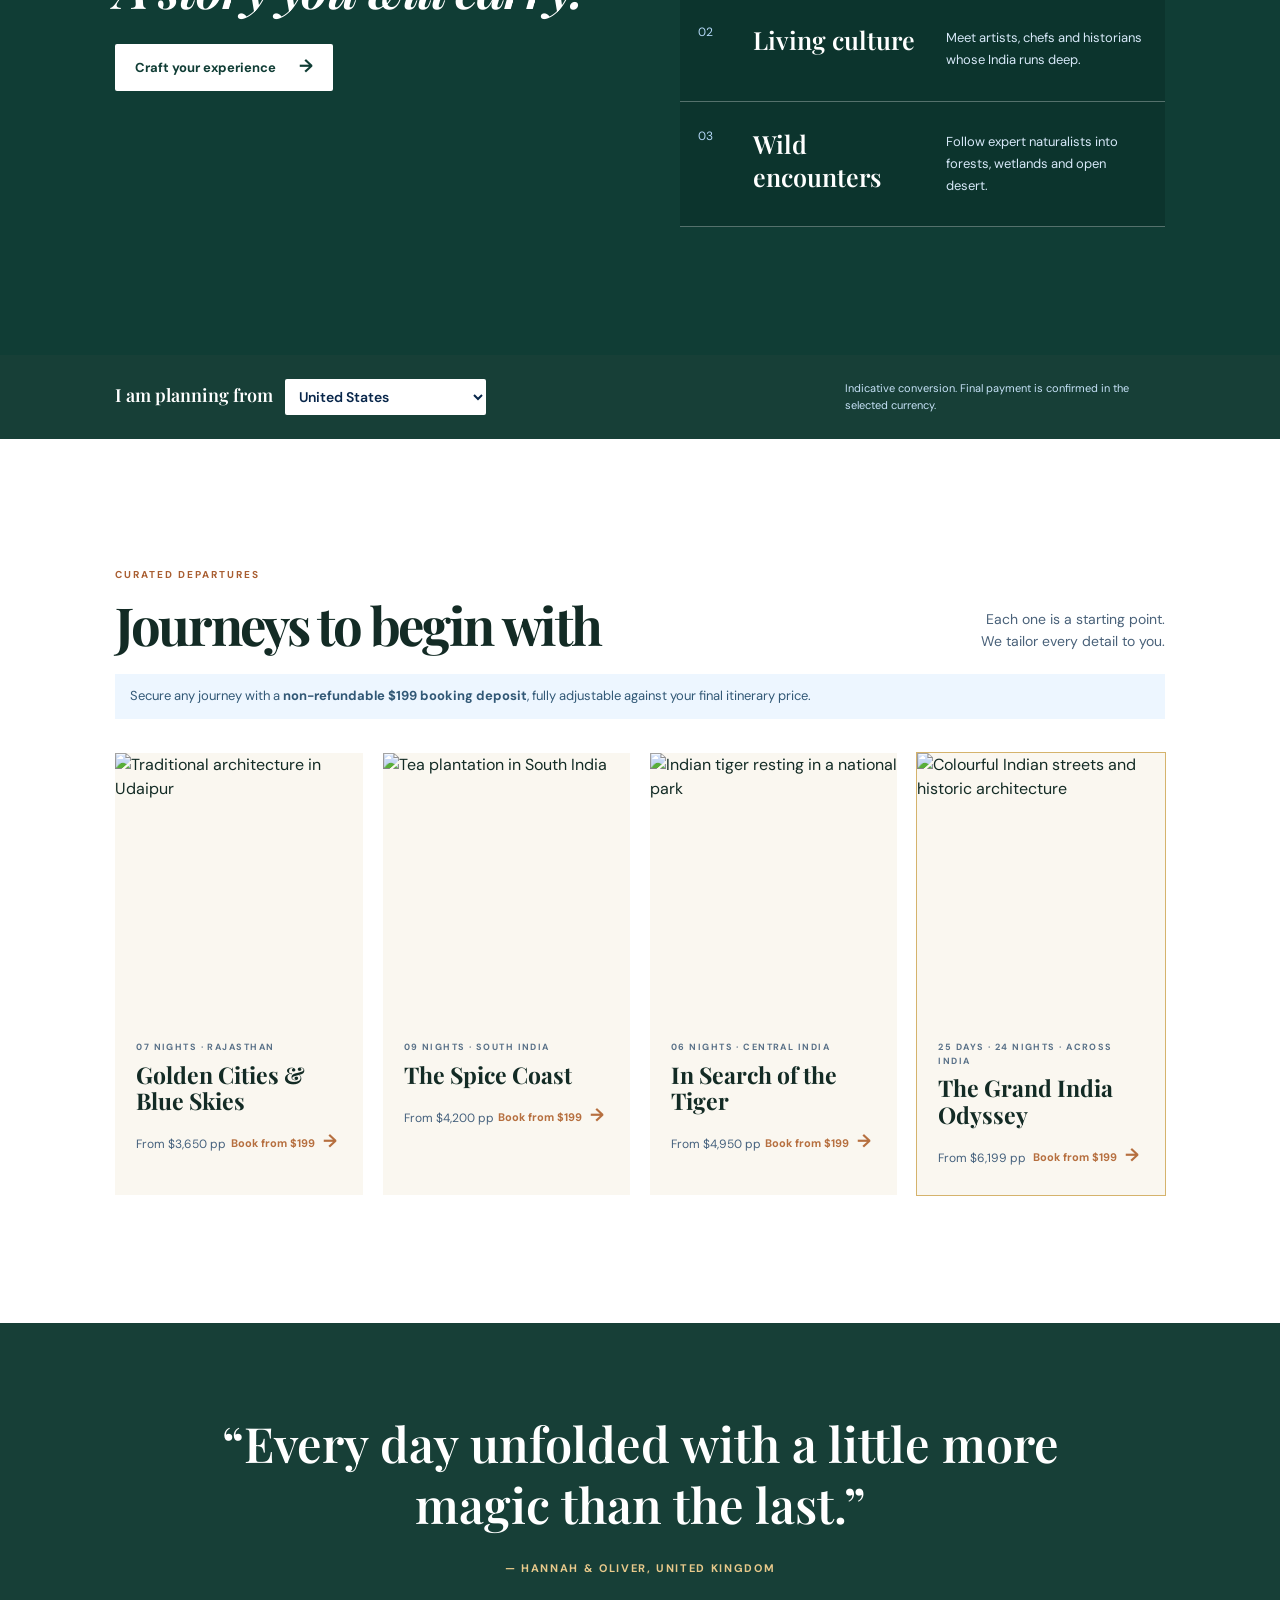
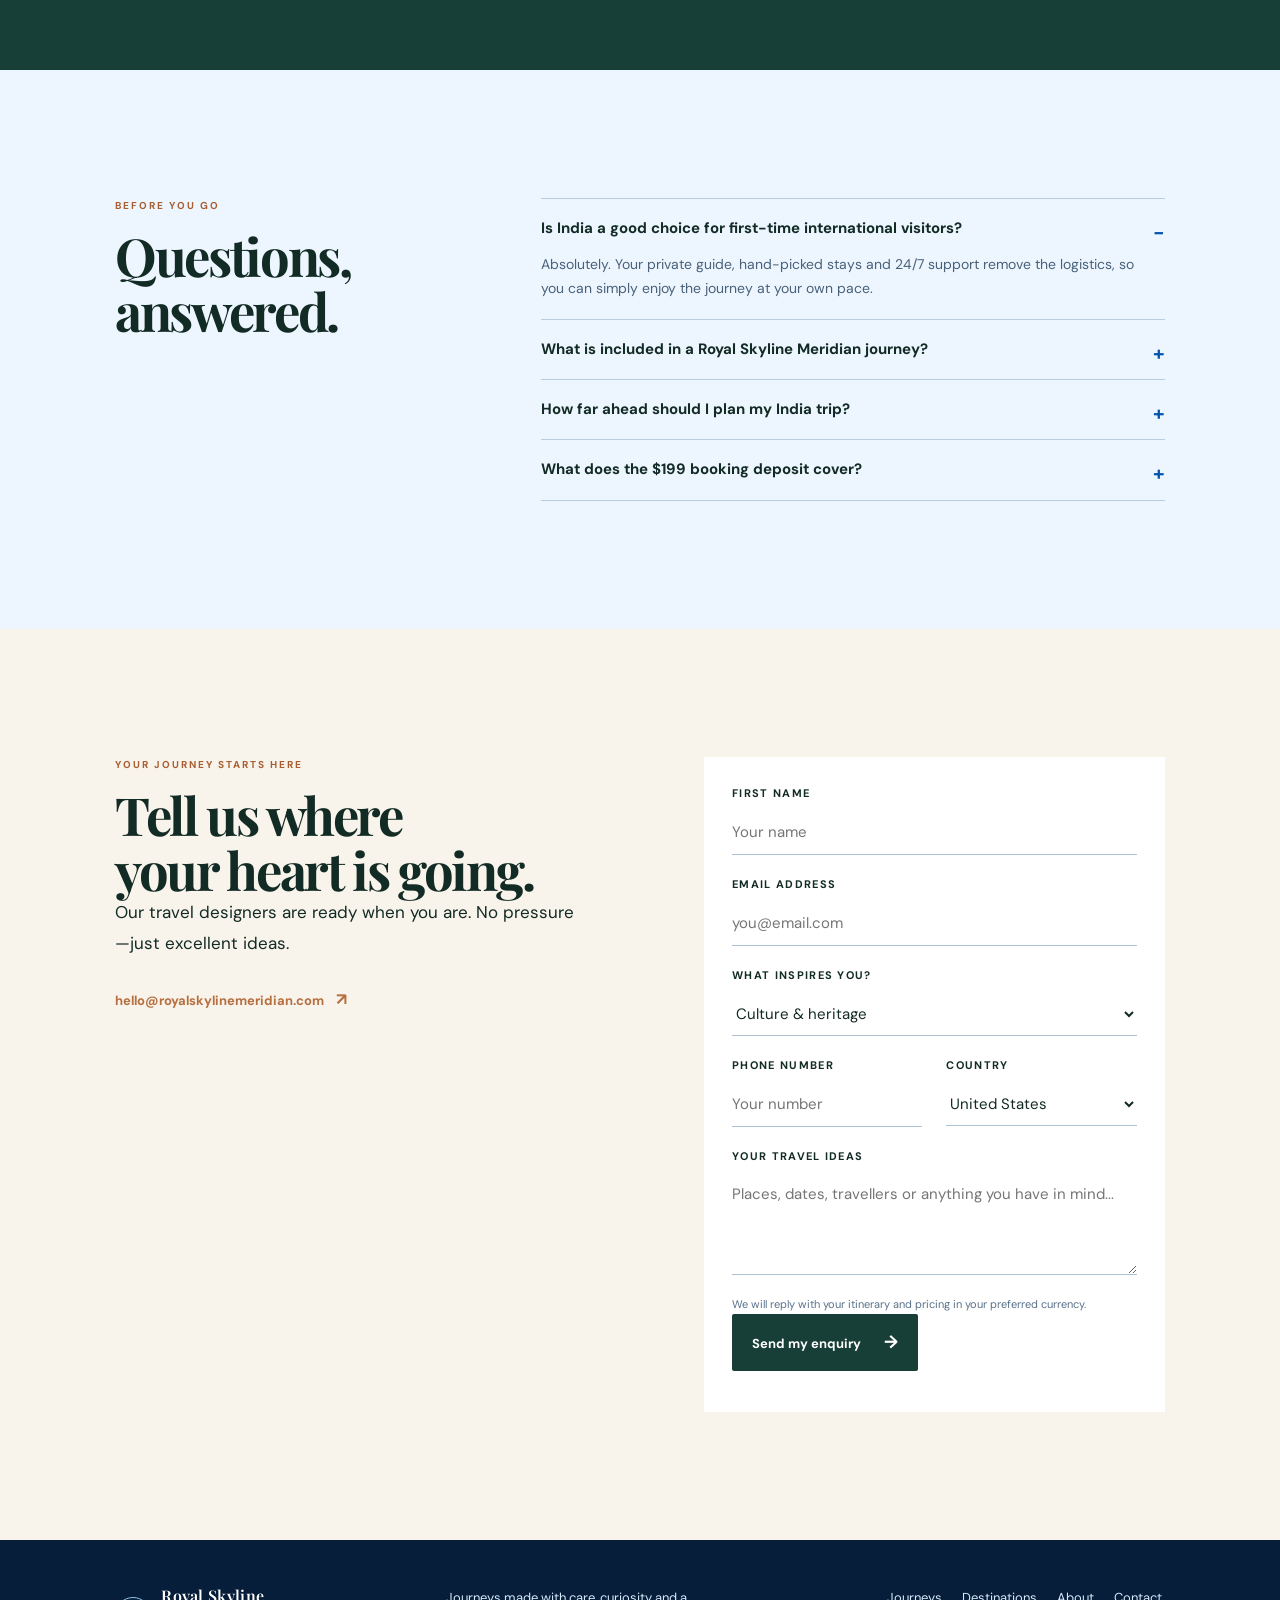
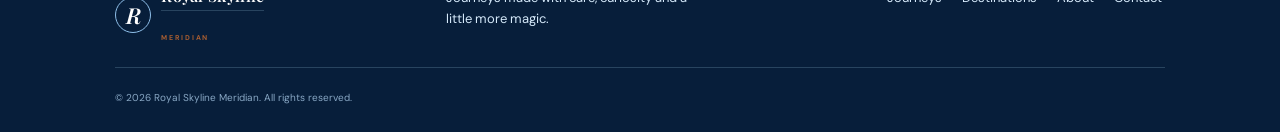
==== commit 4b41646a: "Make destination cards open their detailed themes" ====
--- a/index.html
+++ b/index.html
@@ -67,7 +67,7 @@
       <div class="feature-card"><p class="eyebrow">Signature journey / 10 nights</p><h2>Palaces, tigers<br>&amp; old-world tales</h2><p>From Jaipur’s rose-hued lanes to the wild heart of Ranthambore, discover Rajasthan with every detail beautifully handled.</p><div class="card-meta"><span>Rajasthan</span><span>From $4,800 pp</span></div><button class="button button-blue js-book" data-trip="Palaces, tigers & old-world tales">View journey <span>→</span></button></div>
     </section>
 
-    <section class="theme-explorer section-pad" aria-labelledby="theme-title">
+    <section class="theme-explorer section-pad" id="themes" aria-labelledby="theme-title">
       <div class="section-head"><div><p class="eyebrow">Choose your India</p><h2 id="theme-title">See the place before you plan it.</h2></div><p class="section-note">Every route is built around a real region,<br>its pace, landscapes and local character.</p></div>
       <div class="theme-tabs" role="tablist" aria-label="Travel themes">
         <button class="theme-tab is-active" role="tab" aria-selected="true" data-theme="heritage">Rajasthan</button>
@@ -82,10 +82,10 @@
     <section class="section-pad destinations" id="destinations">
       <div class="section-head"><div><p class="eyebrow">Places with a pulse</p><h2>Find your India</h2></div><a class="arrow-link" href="#contact">See all destinations <span>→</span></a></div>
       <div class="destination-grid">
-        <a class="destination tall" href="#contact"><img src="assets/jaipur-palace-interior-web.jpg" alt="Ornate painted arches inside a Jaipur palace" /><span>Rajasthan<small>Palace grandeur</small></span></a>
-        <a class="destination" href="#contact"><img src="https://images.unsplash.com/photo-1593693397690-362cb9666fc2?auto=format&fit=crop&w=900&q=85" alt="Houseboat on Kerala backwaters" /><span>Kerala<small>Slow and verdant</small></span></a>
-        <a class="destination" href="#contact"><img src="https://images.unsplash.com/photo-1626621341517-bbf3d9990a23?auto=format&fit=crop&w=900&q=85" alt="Mountain road in Ladakh" /><span>Ladakh<small>High-altitude freedom</small></span></a>
-        <a class="destination wide" href="#contact"><img src="https://images.unsplash.com/photo-1524492412937-b28074a5d7da?auto=format&fit=crop&w=1200&q=85" alt="Taj Mahal at sunrise" /><span>Agra &amp; Varanasi<small>Timeless India</small></span></a>
+        <a class="destination tall js-theme-link" data-theme="heritage" href="#themes"><img src="https://images.unsplash.com/photo-1599661046289-e31897846e41?auto=format&fit=crop&w=900&q=85" alt="Amber Fort overlooking the Rajasthan landscape" /><span>Rajasthan<small>Palaces, desert &amp; craft</small></span></a>
+        <a class="destination js-theme-link" data-theme="wellness" href="#themes"><img src="https://images.unsplash.com/photo-1593693397690-362cb9666fc2?auto=format&fit=crop&w=900&q=85" alt="Houseboat on Kerala backwaters" /><span>Kerala<small>Backwaters &amp; slow travel</small></span></a>
+        <a class="destination js-theme-link" data-theme="mountains" href="#themes"><img src="https://images.unsplash.com/photo-1626621341517-bbf3d9990a23?auto=format&fit=crop&w=900&q=85" alt="Mountain road in Ladakh" /><span>Ladakh<small>High-altitude freedom</small></span></a>
+        <a class="destination wide js-theme-link" data-theme="wildlife" href="#themes"><img src="https://images.unsplash.com/photo-1680140979890-101e2798dddf?auto=format&fit=crop&w=1200&q=85" alt="Bengal tiger in Ranthambore forest" /><span>Ranthambore<small>Tiger country</small></span></a>
       </div>
     </section>
 
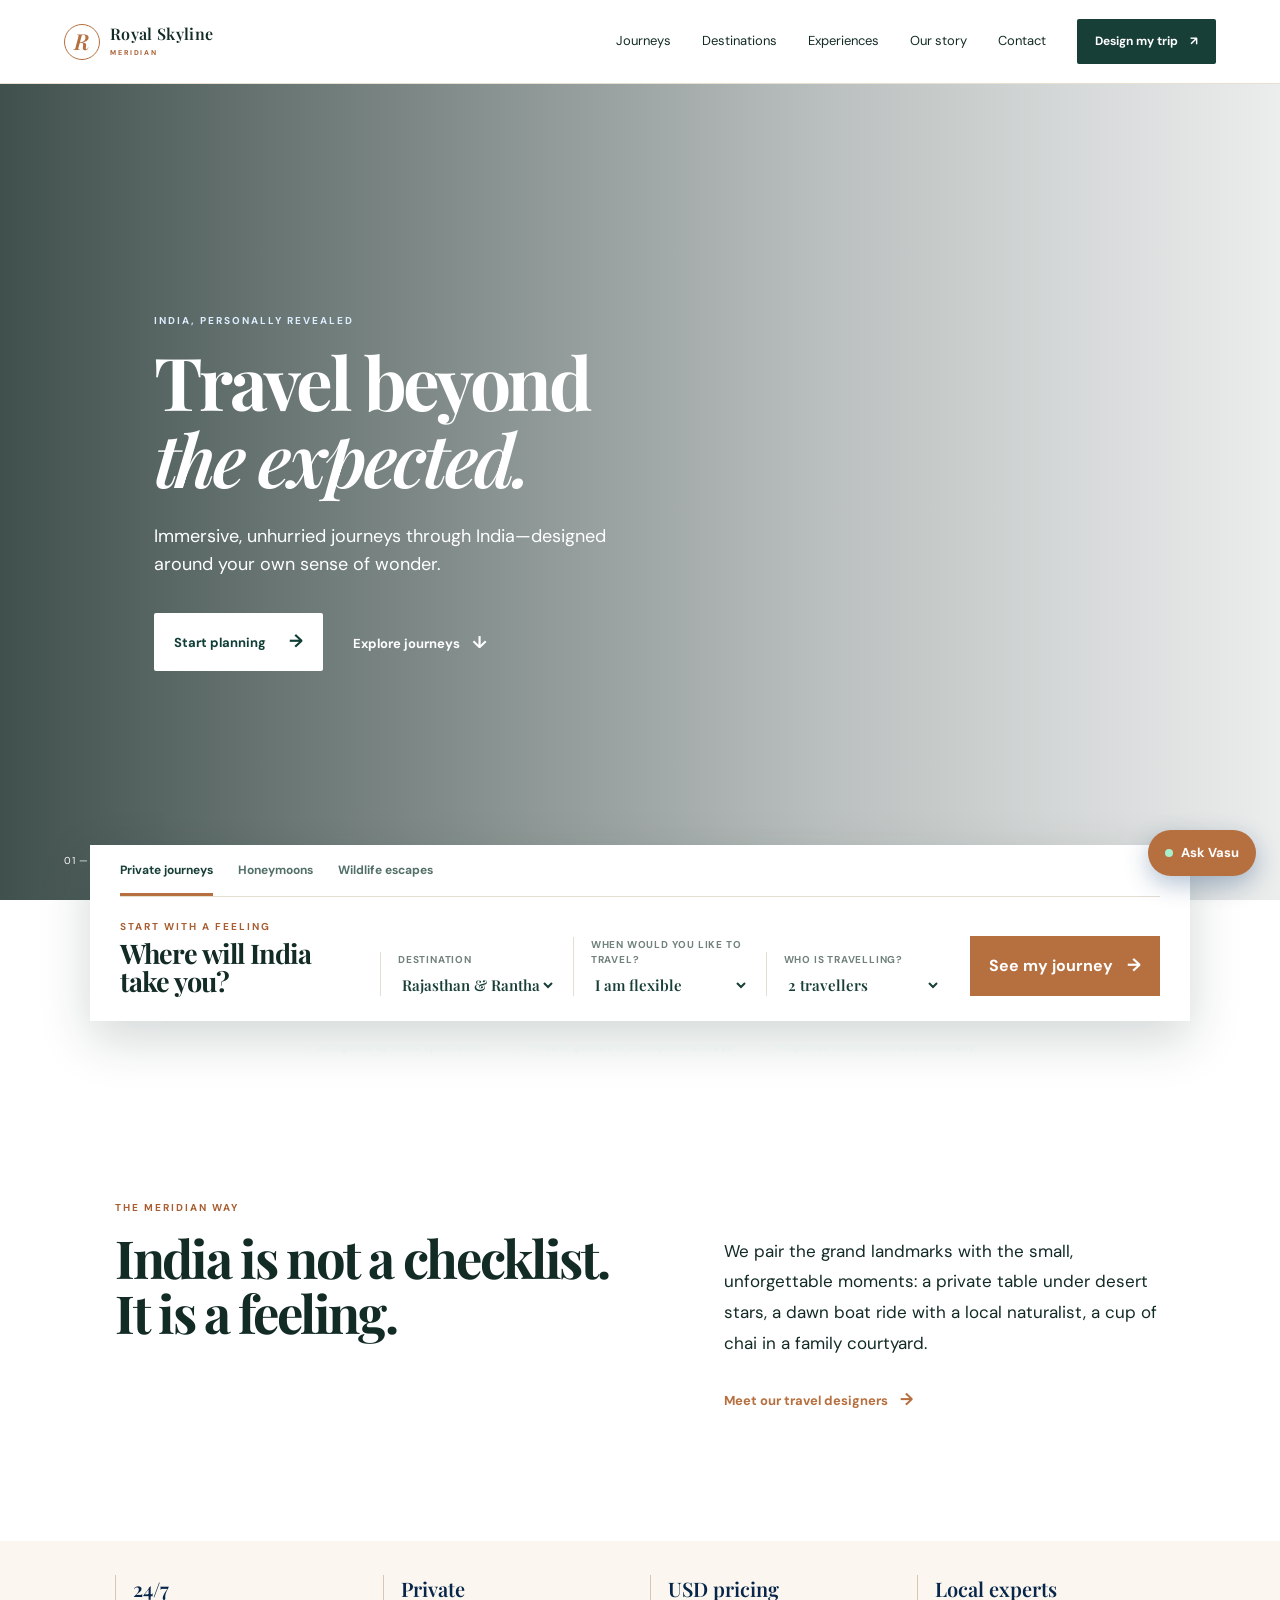
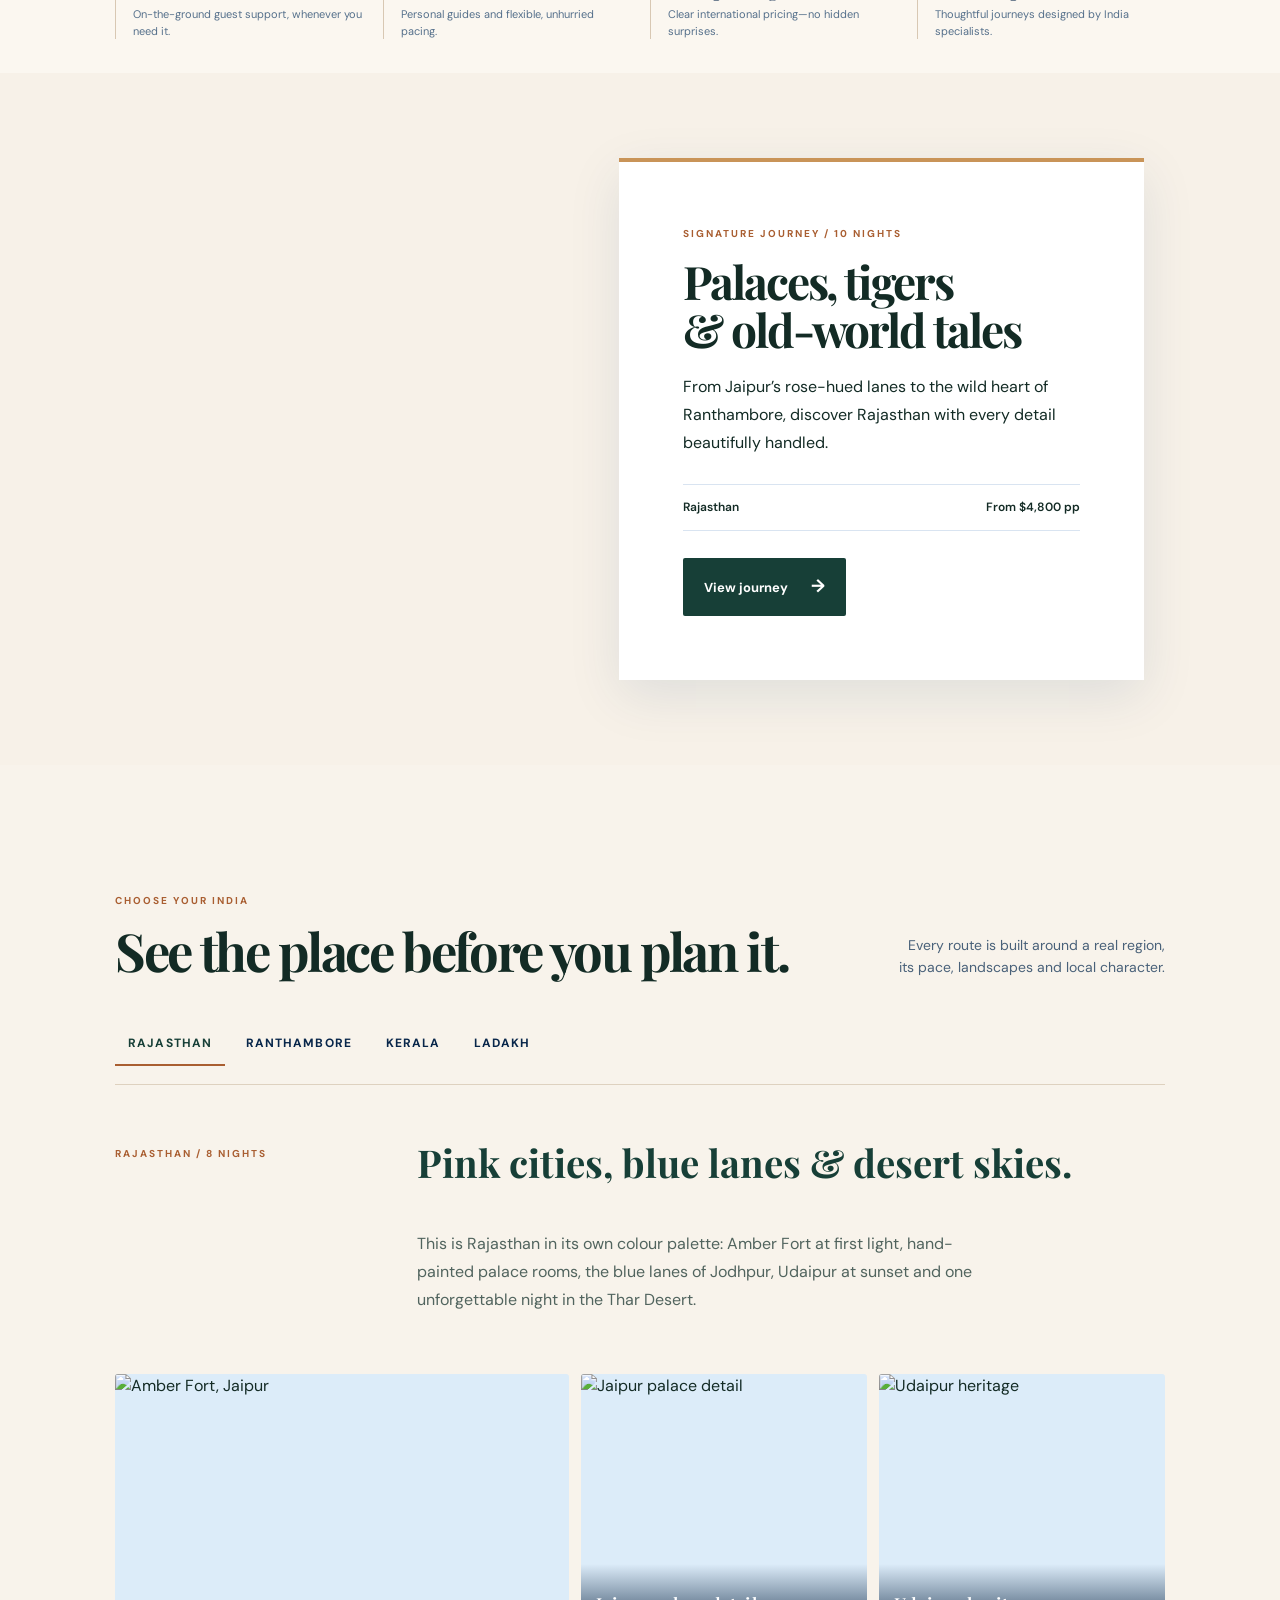
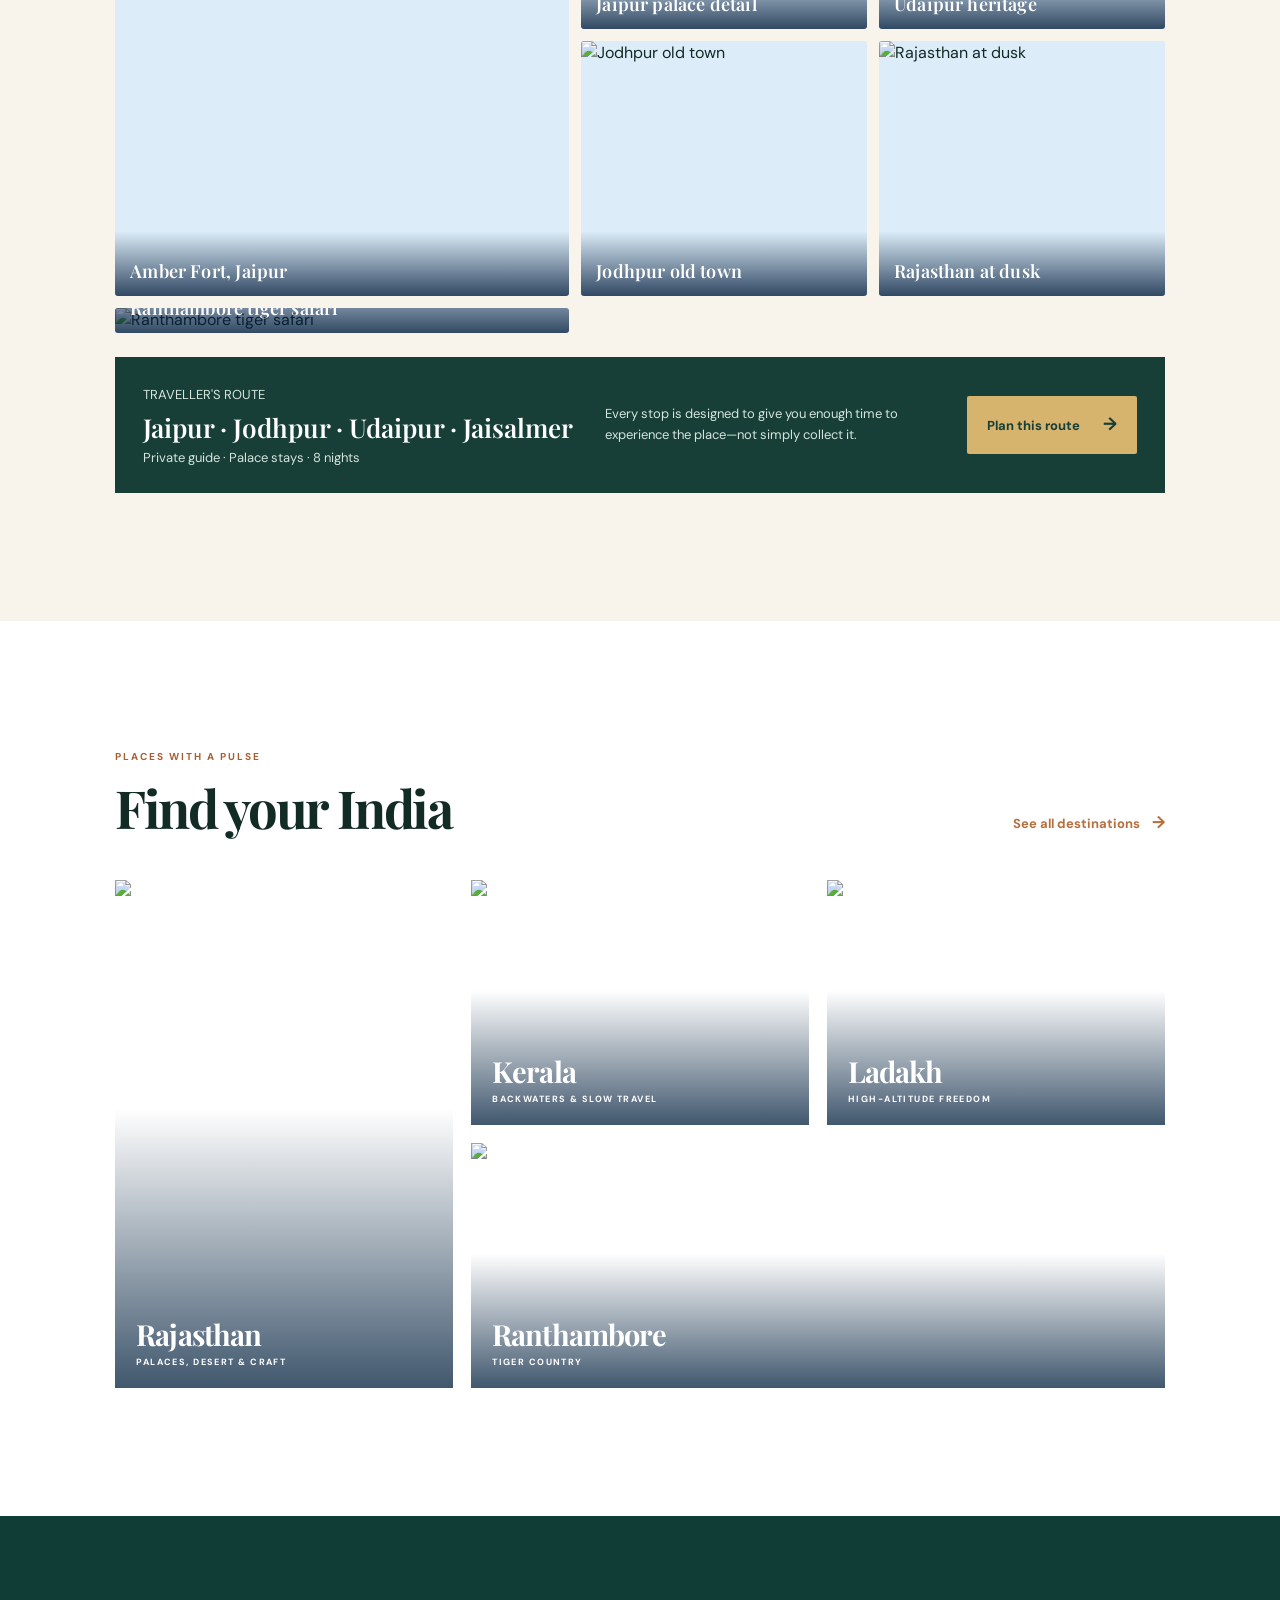
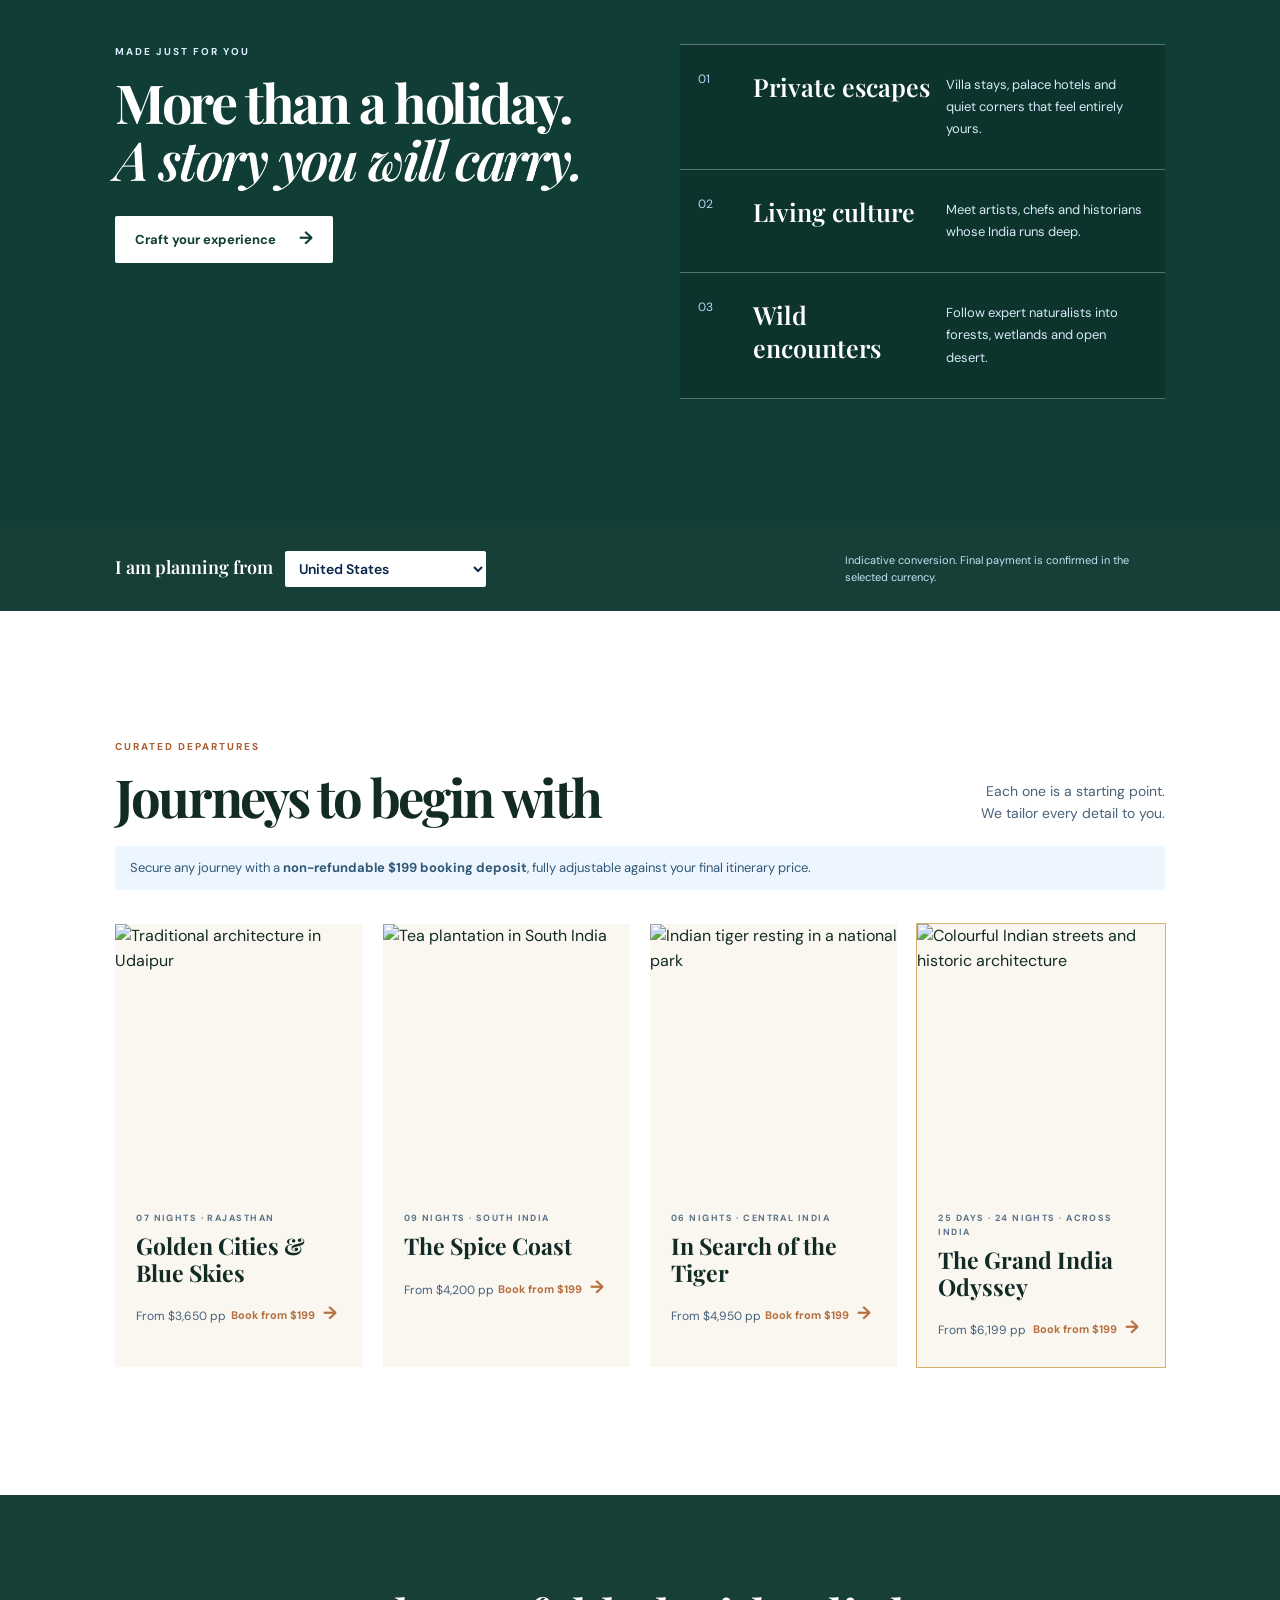
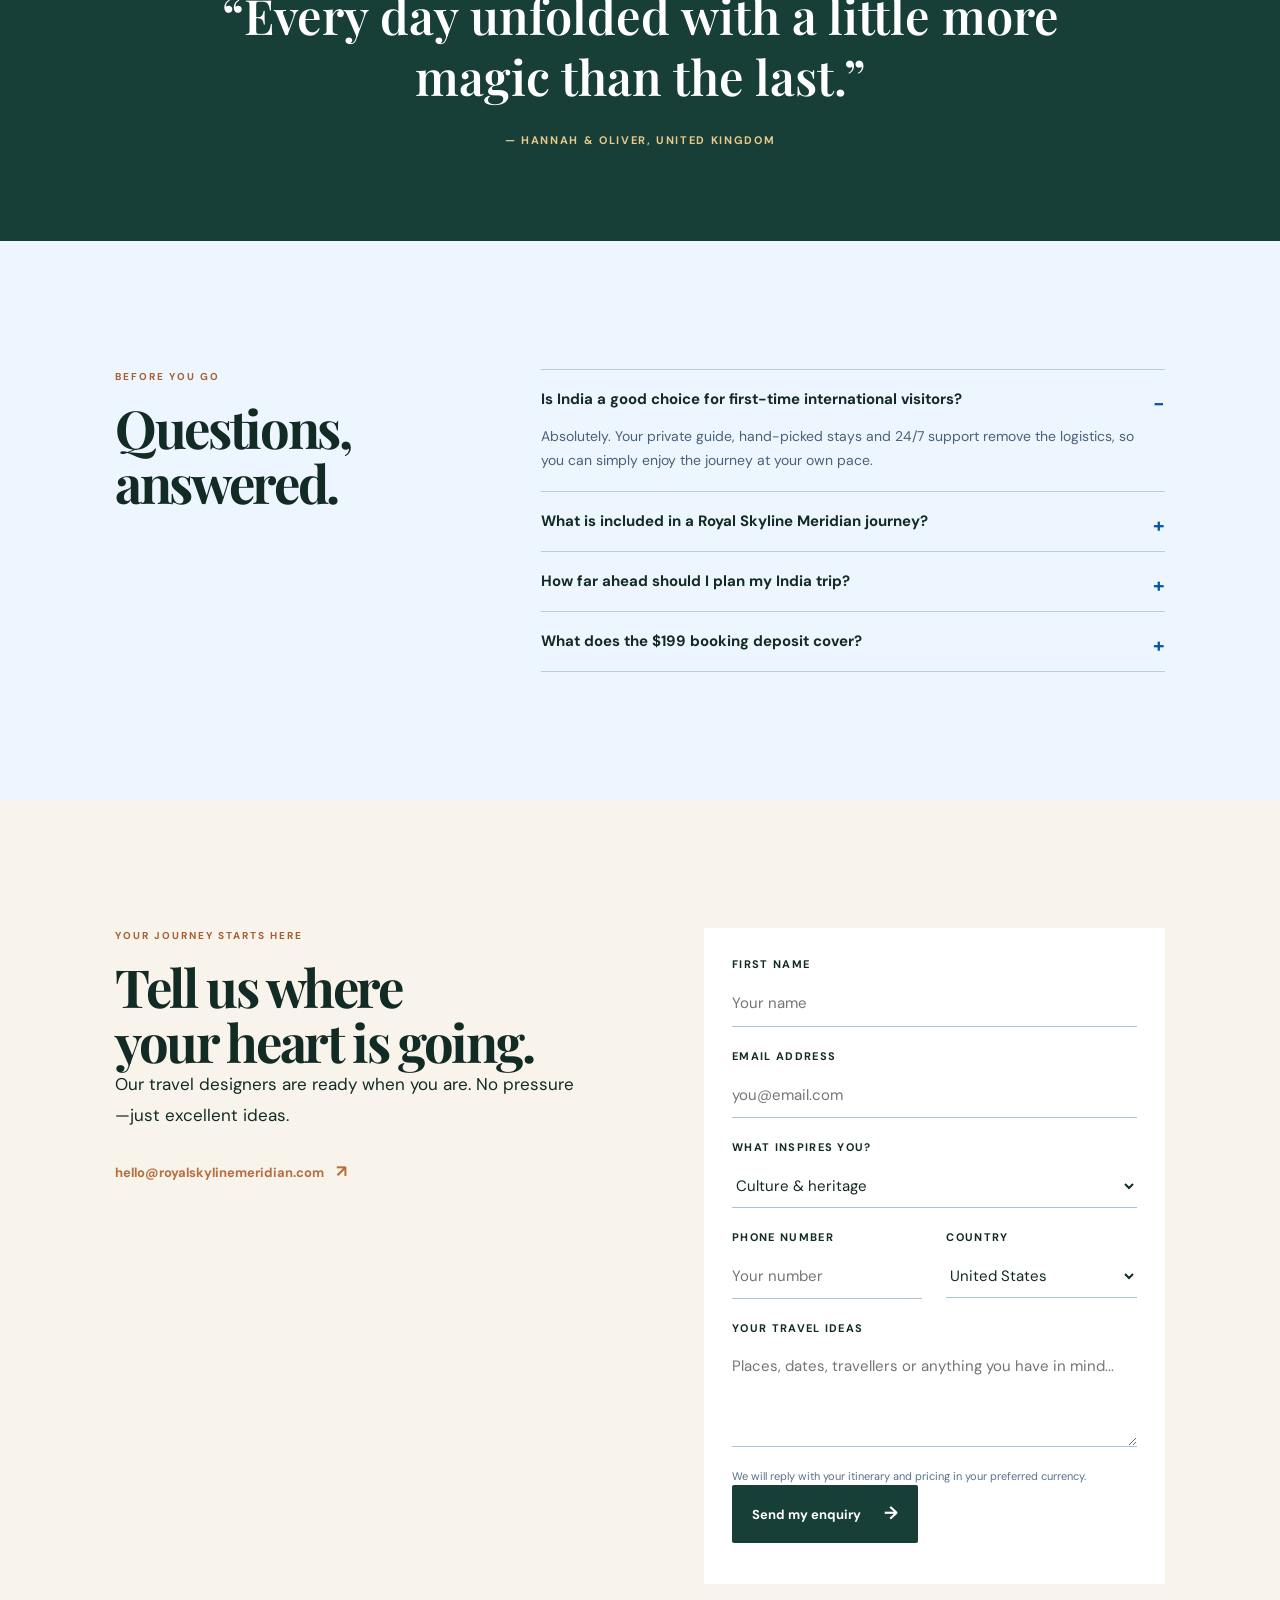
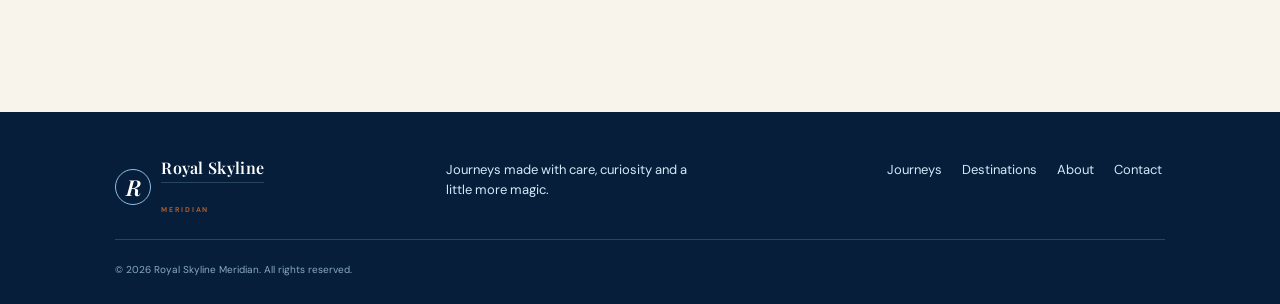
==== commit 29d9ad30: "Add professional trip finder and booking flow" ====
--- a/index.html
+++ b/index.html
@@ -31,6 +31,12 @@
   <style>
     :root{--ink:#132b25;--deep:#103d35;--blue:#b66f3f;--pale:#f7f1e8;--gold:#d0a35b}.site-header{border-bottom:1px solid #e8dfd1}.brand small,.eyebrow{color:#a95e31}.nav-cta,.button-blue{background:#173f37}.hero-shade{background:linear-gradient(90deg,rgba(10,31,27,.78),rgba(10,31,27,.28) 65%,rgba(10,31,27,.08))}.theme-explorer{background:#f8f3eb}.theme-tabs{border-bottom:1px solid #ded1bf;padding-bottom:18px;gap:8px}.theme-tab{border-radius:0;border:0;border-bottom:2px solid transparent;background:transparent;padding:11px 13px;font-size:12px;text-transform:uppercase;letter-spacing:.09em}.theme-tab:hover,.theme-tab.is-active{border-color:#a95e31;background:transparent;color:#173f37}.theme-intro{grid-template-columns:.36fr 1fr;gap:32px;padding:22px 0 30px}.theme-intro h3{max-width:720px;color:#173f37}.theme-intro p:last-child{font-size:16px;color:#51645e}.theme-gallery{grid-template-columns:1.35fr .85fr .85fr;grid-template-rows:255px 255px;gap:12px}.theme-gallery figure{border-radius:3px}.theme-gallery figcaption{font-size:18px;letter-spacing:.01em}.theme-trip-card{margin-top:24px;padding:25px 28px;background:#173f37;color:#fff;display:grid;grid-template-columns:1.3fr 1fr auto;gap:25px;align-items:center}.theme-trip-card b{display:block;font:600 26px var(--serif);margin:3px 0}.theme-trip-card p,.theme-trip-card small{margin:0;color:#d5e5dd;font-size:13px;line-height:1.6}.theme-trip-card .button{background:#d7b46e;color:#173f37;white-space:nowrap}.experience-list article{background:rgba(3,25,20,.23);padding-left:18px;padding-right:18px}.feature-card{border-top:4px solid #c99458}.trust-bar{background:#fbf7f0}.trust-bar div{border-left-color:#d8c8b3}.pricing-selector{background:#173f37}.package{background:#faf7f0}.package-featured{outline:1px solid #d5b36c}.quote{background:#173f37;color:#fff}.quote span{color:#e8c98b}.contact{background:#f8f3eb}.contact-form{background:#fff;padding:28px}.form-row{gap:24px}@media(max-width:780px){.theme-intro{grid-template-columns:1fr}.theme-gallery{grid-template-columns:1fr 1fr;grid-template-rows:230px 170px 170px}.theme-trip-card{grid-template-columns:1fr;gap:14px}.theme-trip-card .button{width:100%}}@media(max-width:460px){.theme-gallery{grid-template-columns:1fr;grid-template-rows:250px repeat(5,170px)}}
   </style>
+  <style>
+    .destination-dialog{border:0;width:min(1000px,calc(100vw - 28px));max-height:calc(100vh - 28px);padding:0;color:#173f37;background:#faf7f0;box-shadow:0 28px 90px rgba(0,0,0,.45)}.destination-dialog::backdrop{background:rgba(8,27,23,.72);backdrop-filter:blur(5px)}.destination-dialog-inner{padding:clamp(28px,5vw,60px)}.destination-dialog .dialog-close{position:absolute;right:15px;top:10px;border:0;background:transparent;color:#173f37;font-size:32px}.destination-dialog h2{font-size:clamp(38px,5vw,66px);max-width:720px;margin:0 0 15px}.destination-dialog p{max-width:670px;line-height:1.75}.destination-dialog-meta{display:flex;gap:12px;flex-wrap:wrap;margin:25px 0}.destination-dialog-meta span{padding:8px 11px;background:#e5d5bd;font-size:11px;font-weight:700;text-transform:uppercase;letter-spacing:.1em}.destination-dialog-gallery{display:grid;grid-template-columns:1.35fr 1fr 1fr;gap:10px;margin-top:28px}.destination-dialog-gallery img{display:block;width:100%;height:220px;object-fit:cover}.destination-dialog-gallery img:first-child{height:300px;grid-row:span 1}@media(max-width:650px){.destination-dialog-inner{padding:50px 22px 28px}.destination-dialog-gallery{grid-template-columns:1fr 1fr}.destination-dialog-gallery img,.destination-dialog-gallery img:first-child{height:170px}.destination-dialog-gallery img:first-child{grid-column:span 2;height:240px}}
+  </style>
+  <style>
+    .journey-finder{position:relative;z-index:4;margin:-55px clamp(18px,7vw,115px) 0}.finder-shell{background:#fff;box-shadow:0 18px 48px rgba(9,39,31,.18);padding:0 30px 25px}.finder-tabs{display:flex;gap:25px;border-bottom:1px solid #e4ddd2}.finder-tab{border:0;border-bottom:3px solid transparent;background:transparent;padding:16px 0 13px;color:#537068;font-size:12px;font-weight:700}.finder-tab.is-active{color:#173f37;border-color:#b66f3f}.finder-form{display:grid;grid-template-columns:1.35fr 1fr 1fr 1fr auto;align-items:end;gap:0;padding-top:22px}.finder-lead{padding-right:25px}.finder-lead .eyebrow{margin-bottom:5px}.finder-lead h2{font-size:27px;letter-spacing:-.03em}.finder-form label{border-left:1px solid #e4ddd2;padding:0 17px;color:#71827c;font-size:10px;font-weight:700;text-transform:uppercase;letter-spacing:.08em}.finder-form select{display:block;width:100%;margin-top:6px;border:0;background:transparent;color:#173f37;font:600 15px var(--serif);outline:0}.finder-submit{margin-left:12px;border:0;background:#b66f3f;color:#fff;padding:16px 19px;font-weight:700;white-space:nowrap}.finder-submit span{margin-left:10px;font-size:18px}.finder-notes{display:flex;justify-content:center;gap:28px;padding:17px 0;color:#e8f1eb;font-size:11px;font-weight:700;letter-spacing:.03em}@media(max-width:980px){.finder-form{grid-template-columns:1fr 1fr}.finder-lead{grid-column:span 2;padding:0 0 18px}.finder-submit{margin:16px 0 0}.finder-form label:nth-of-type(1){border-left:0}}@media(max-width:620px){.journey-finder{margin:-25px 14px 0}.finder-shell{padding:0 19px 20px}.finder-tabs{gap:14px;overflow:auto}.finder-tab{white-space:nowrap;font-size:11px}.finder-form{grid-template-columns:1fr;padding-top:18px}.finder-lead{grid-column:auto}.finder-form label{border-left:0;border-top:1px solid #e4ddd2;padding:14px 0}.finder-notes{display:grid;grid-template-columns:1fr;gap:8px;padding:16px 7px;font-size:10px}}
+  </style>
 </head>
 <body>
   <a class="skip-link" href="#main">Skip to content</a>
@@ -53,6 +59,14 @@
         <div class="hero-actions"><button class="button button-light js-book">Start planning <span>→</span></button><a class="text-link light" href="#journeys">Explore journeys <span>↓</span></a></div>
       </div>
       <div class="hero-foot"><span>01 — 05</span><div class="hero-line"><i></i></div><span>Scroll to discover</span></div>
+    </section>
+
+    <section class="journey-finder" aria-labelledby="finder-title">
+      <div class="finder-shell">
+        <div class="finder-tabs" role="tablist" aria-label="Plan your journey"><button class="finder-tab is-active" type="button" data-interest="Private journey">Private journeys</button><button class="finder-tab" type="button" data-interest="Honeymoon & romance">Honeymoons</button><button class="finder-tab" type="button" data-interest="Wildlife & nature">Wildlife escapes</button></div>
+        <form class="finder-form" id="journey-finder-form"><div class="finder-lead"><p class="eyebrow">Start with a feeling</p><h2 id="finder-title">Where will India take you?</h2></div><label>Destination<select name="destination"><option value="Rajasthan">Rajasthan &amp; Ranthambore</option><option value="Kerala">Kerala &amp; the backwaters</option><option value="Ladakh">Ladakh &amp; the Himalayas</option><option value="Across India">Grand India journey</option></select></label><label>When would you like to travel?<select name="when"><option value="I am flexible">I am flexible</option><option value="October to March">October to March</option><option value="April to June">April to June</option><option value="July to September">July to September</option></select></label><label>Who is travelling?<select name="travellers"><option value="2 travellers">2 travellers</option><option value="1 traveller">1 traveller</option><option value="3–4 travellers">3–4 travellers</option><option value="Family / group">Family or group</option></select></label><button class="finder-submit" type="submit">See my journey <span>→</span></button></form>
+      </div>
+      <div class="finder-notes"><span>✓ Designed by India specialists</span><span>✓ Private guides &amp; handpicked stays</span><span>✓ Response within one business day</span></div>
     </section>
 
     <section class="intro section-pad" id="about">
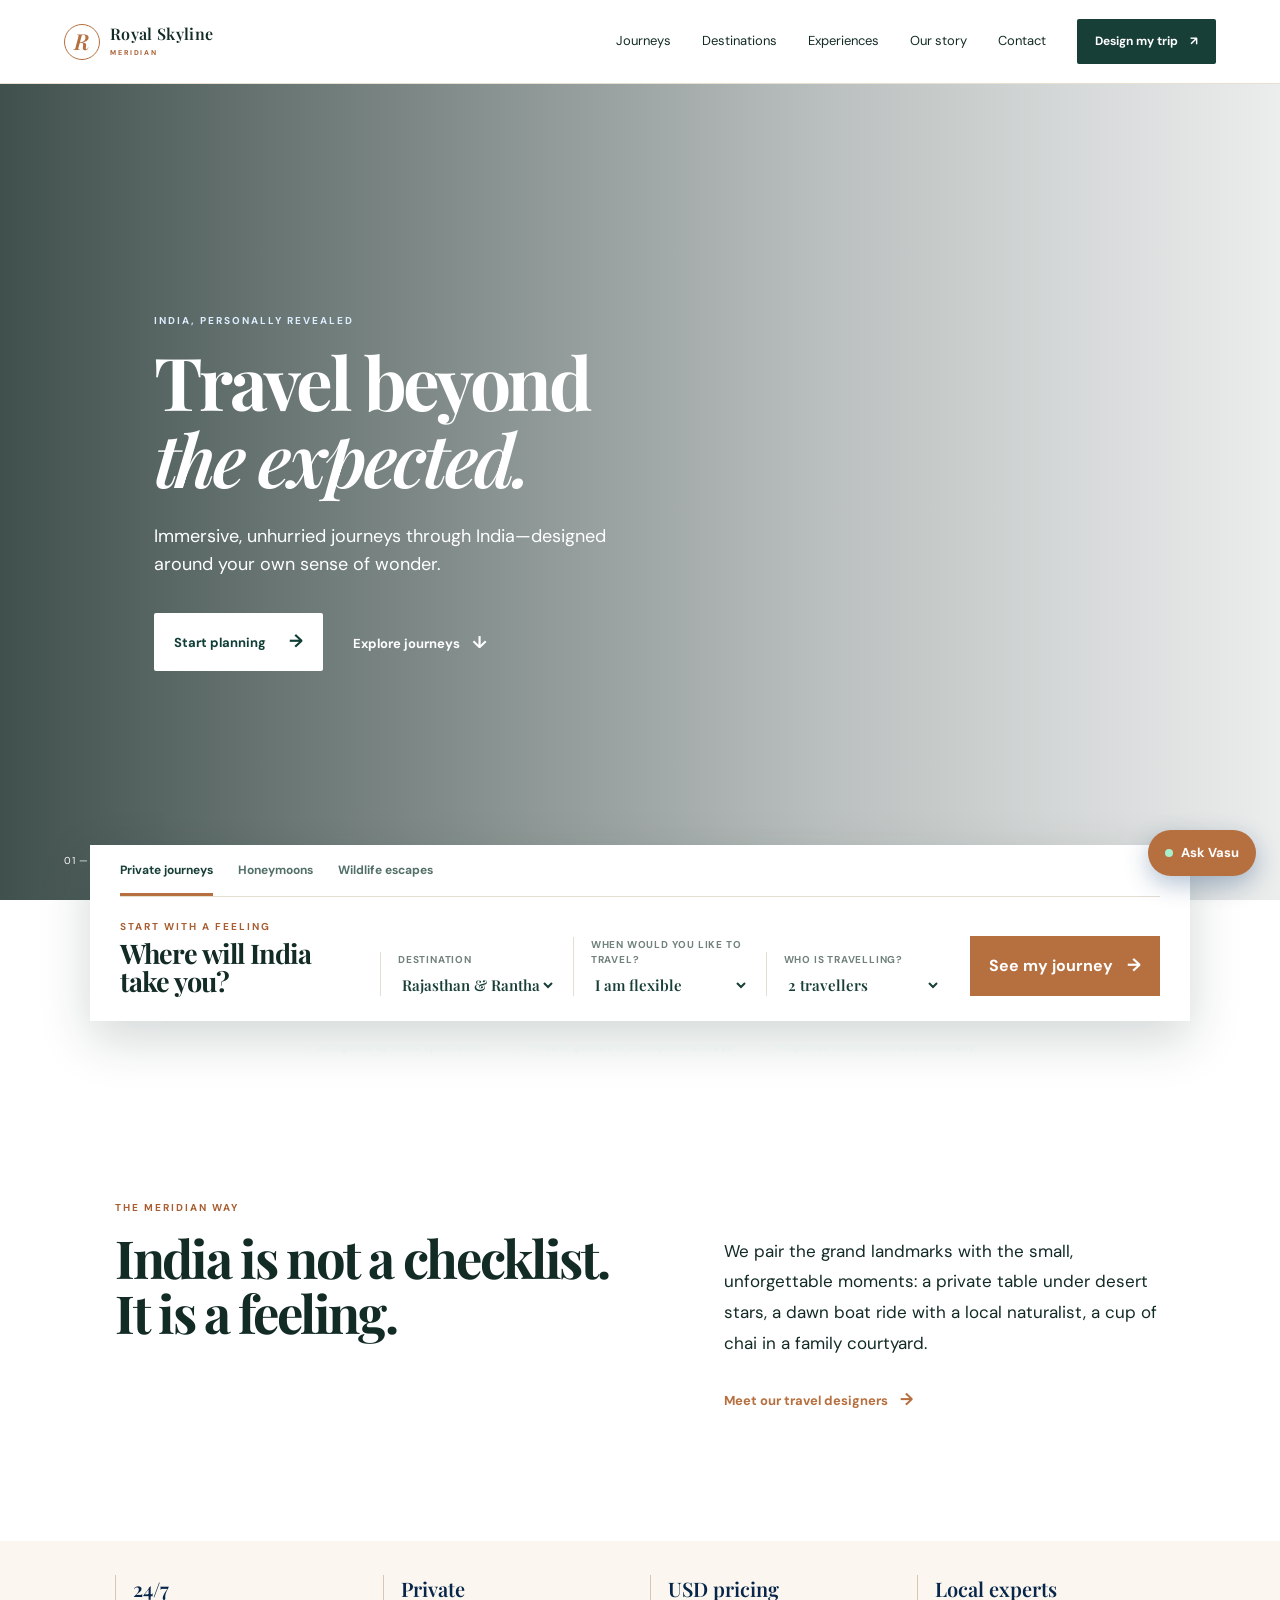
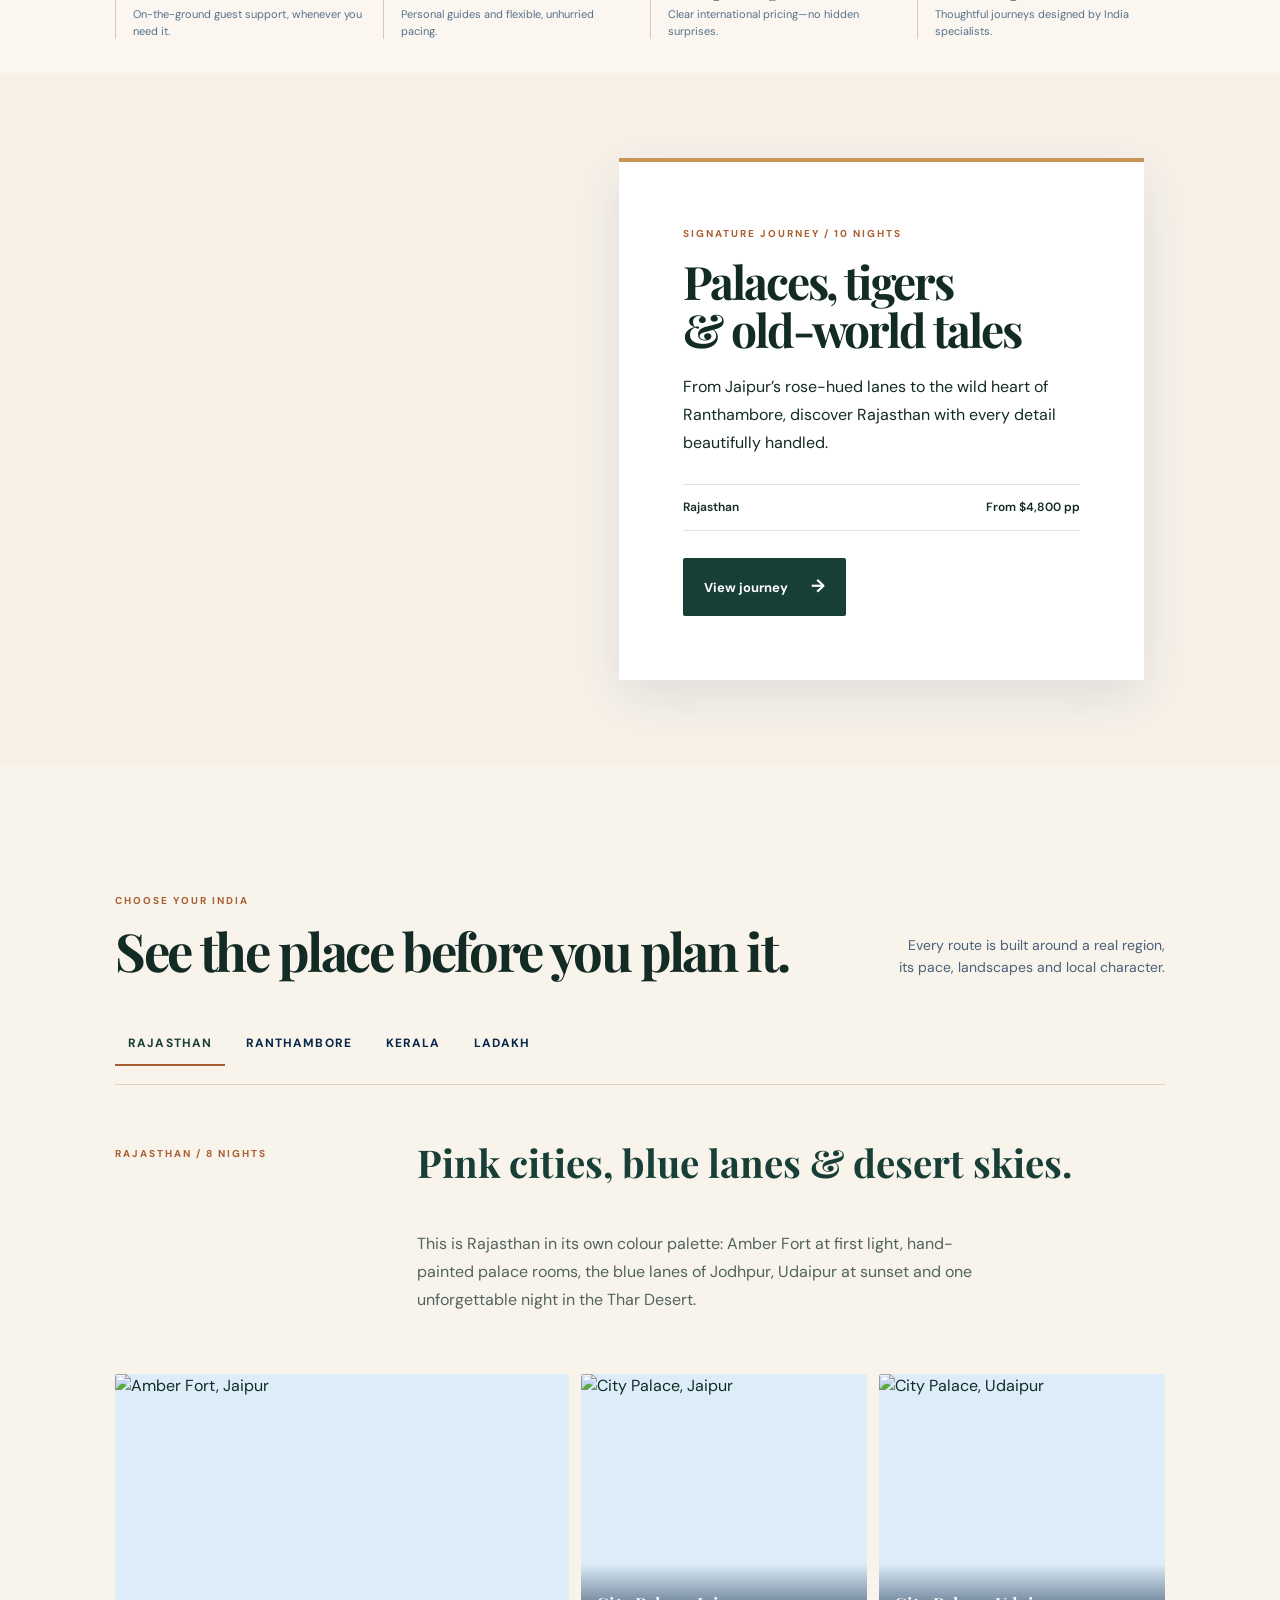
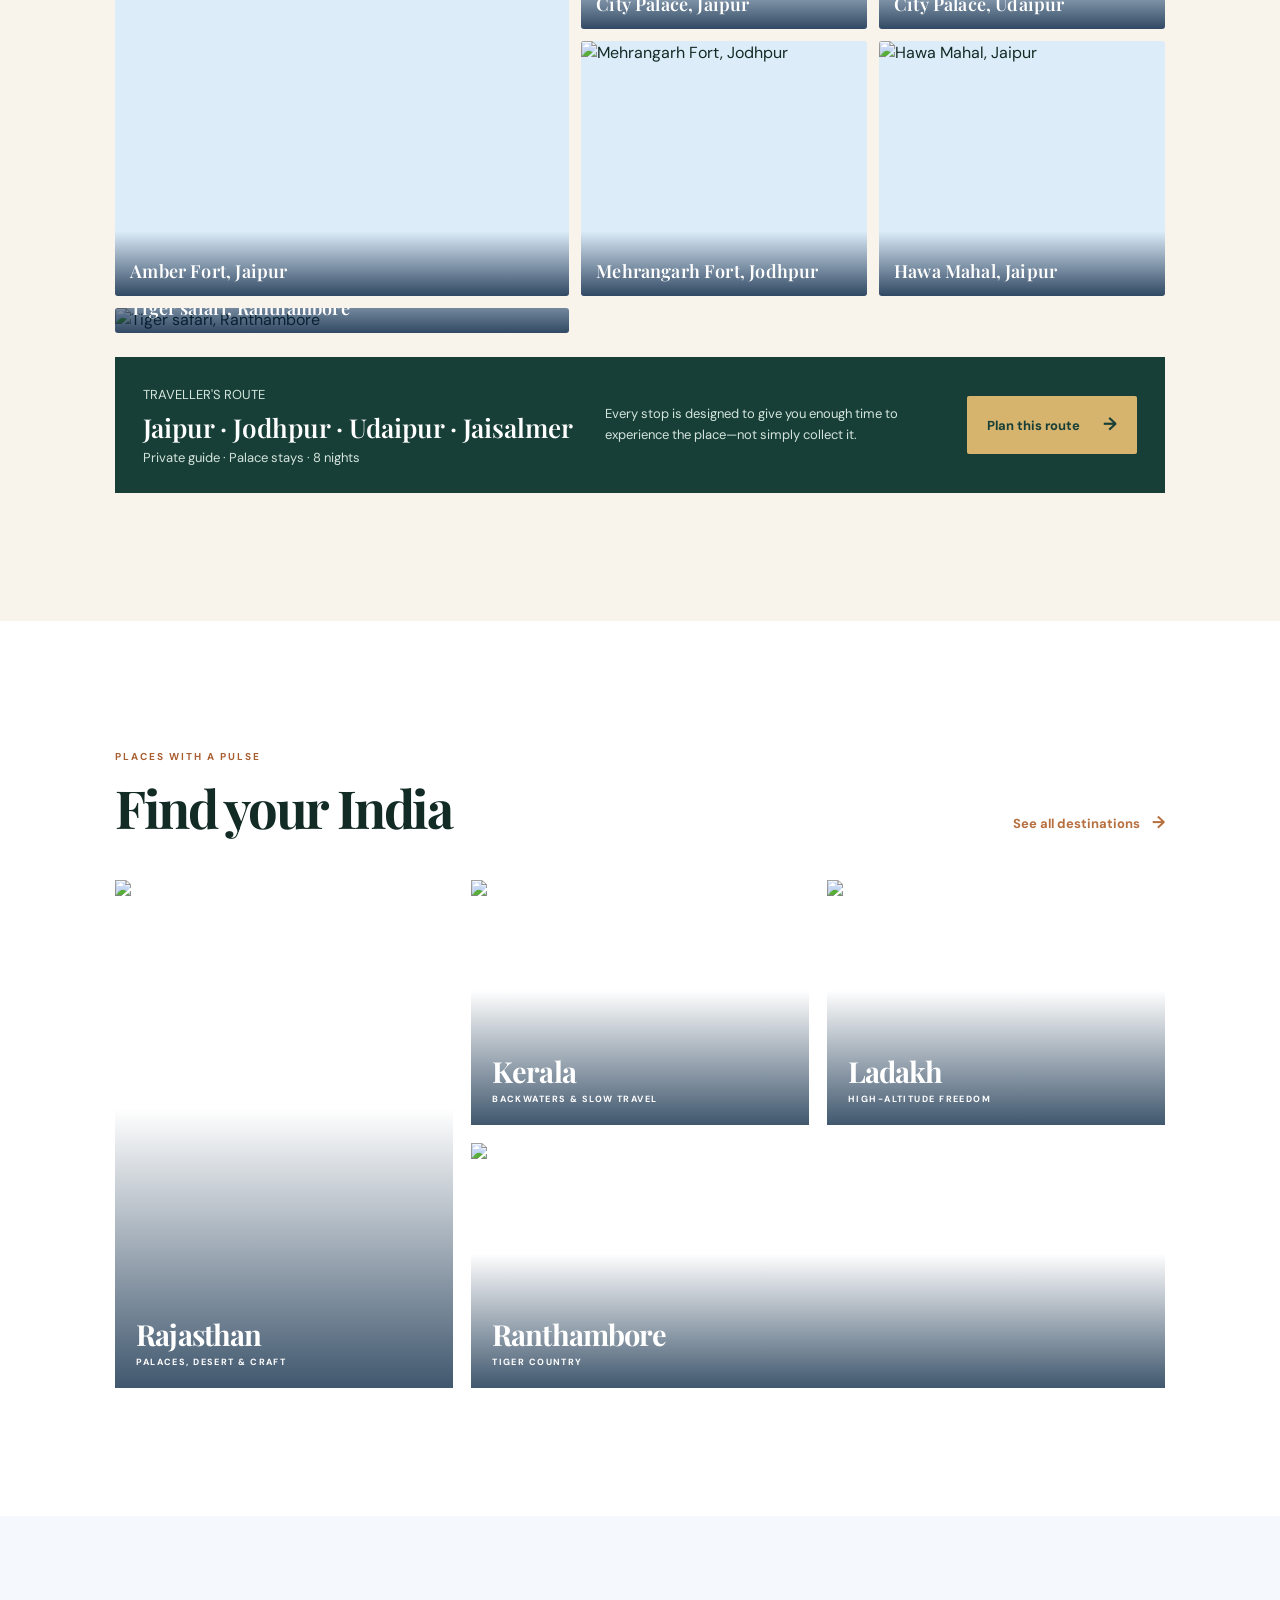
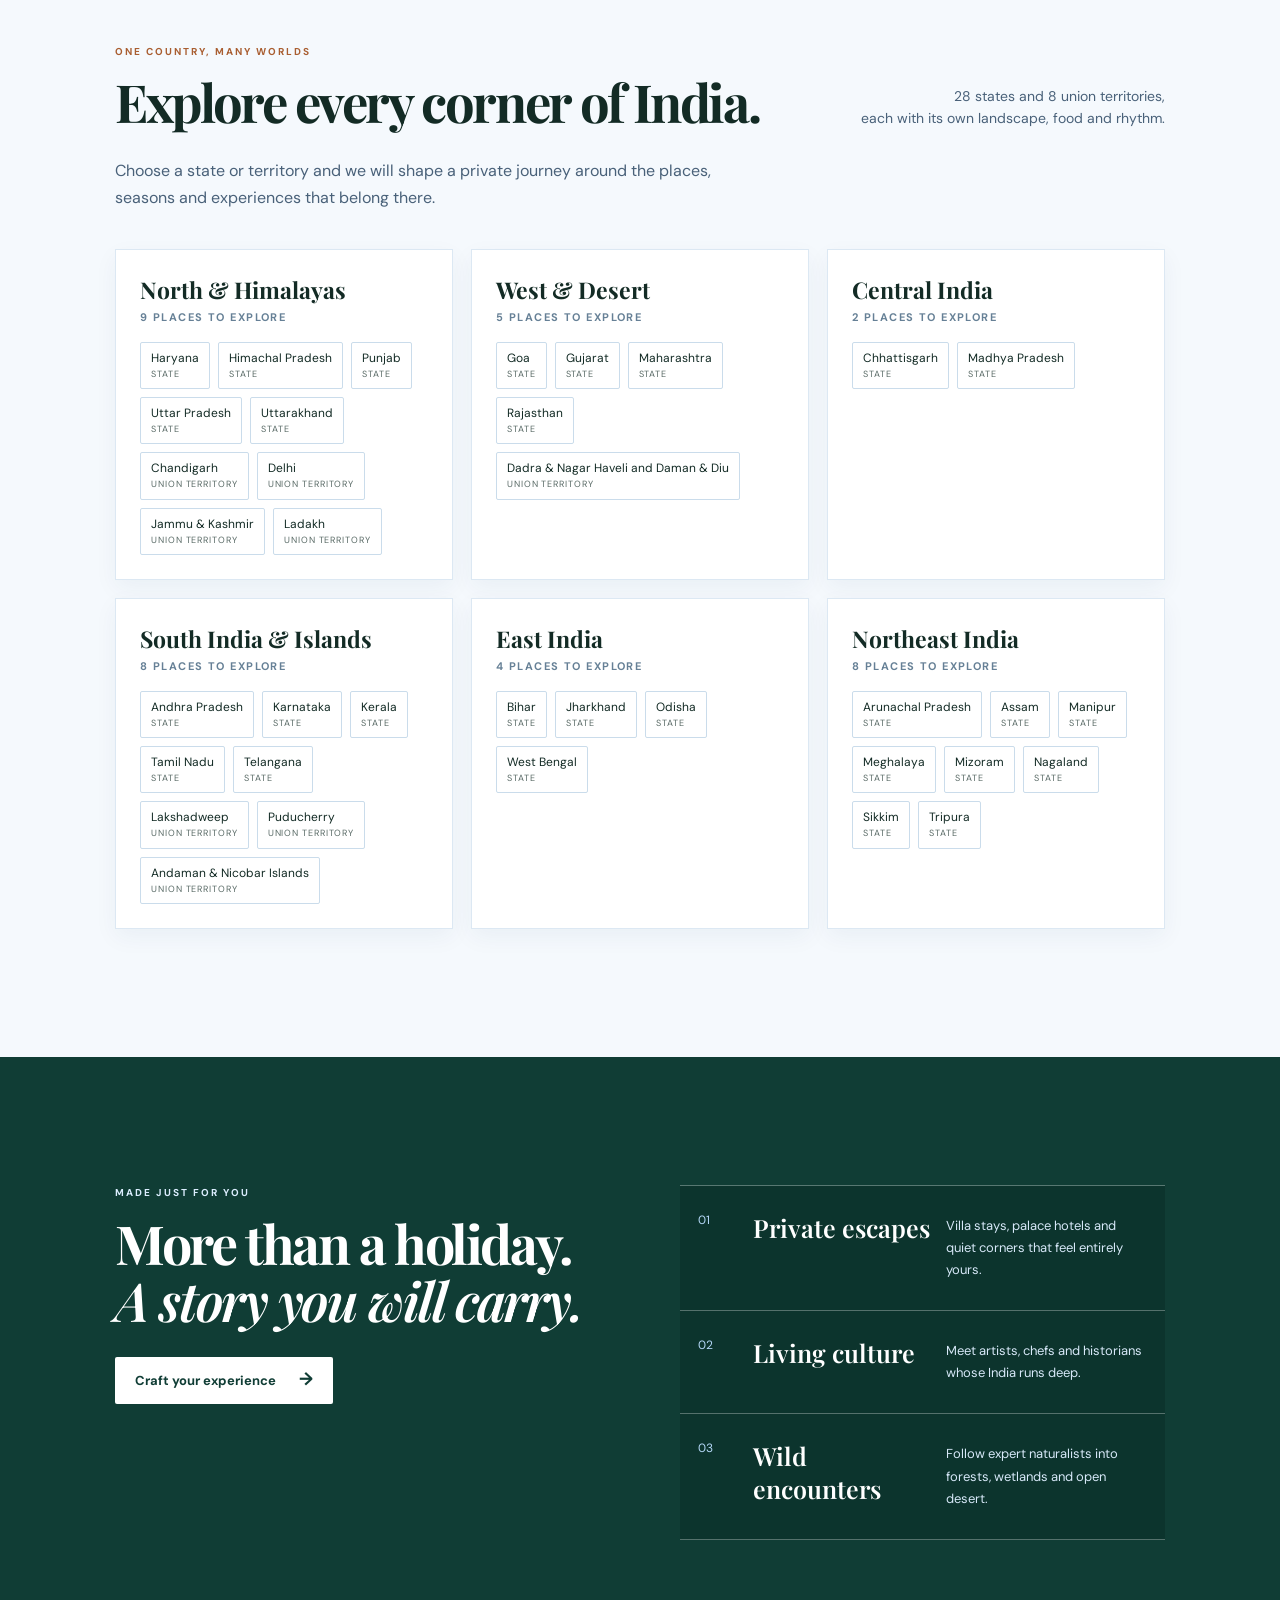
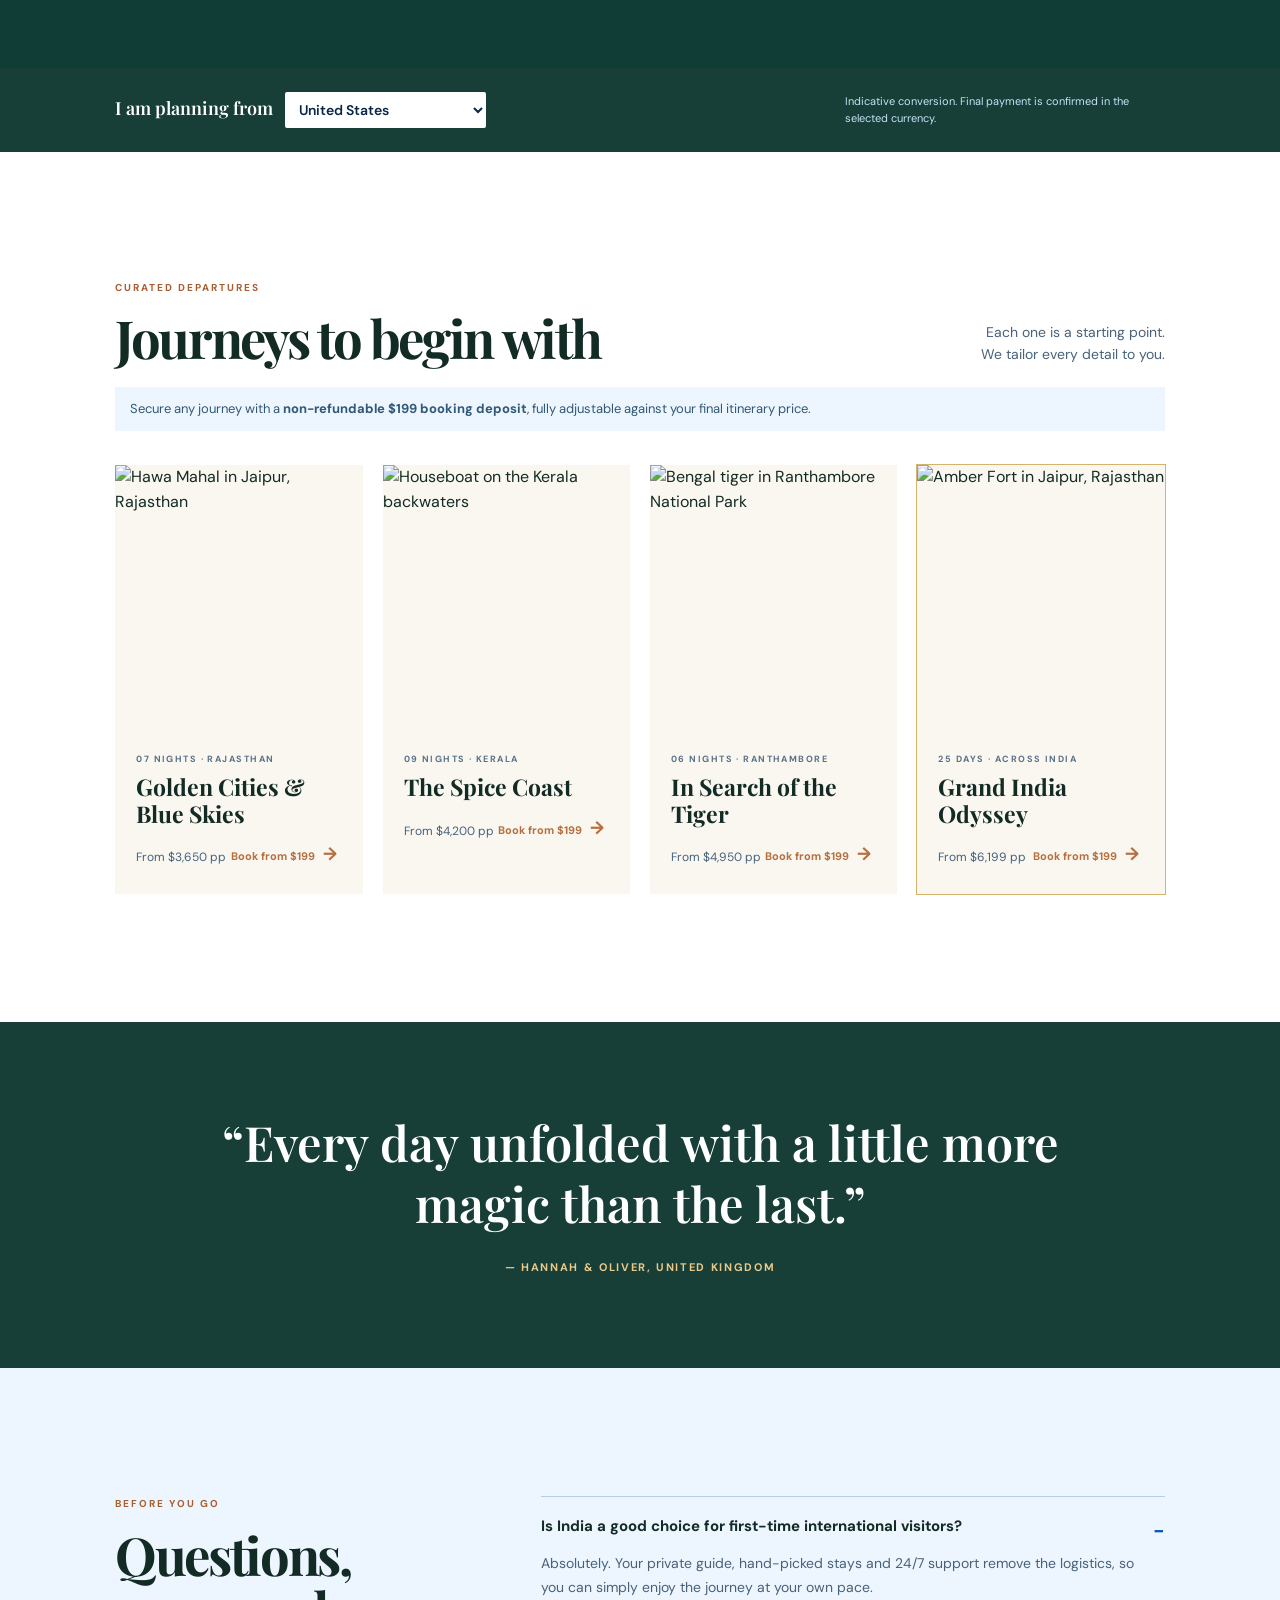
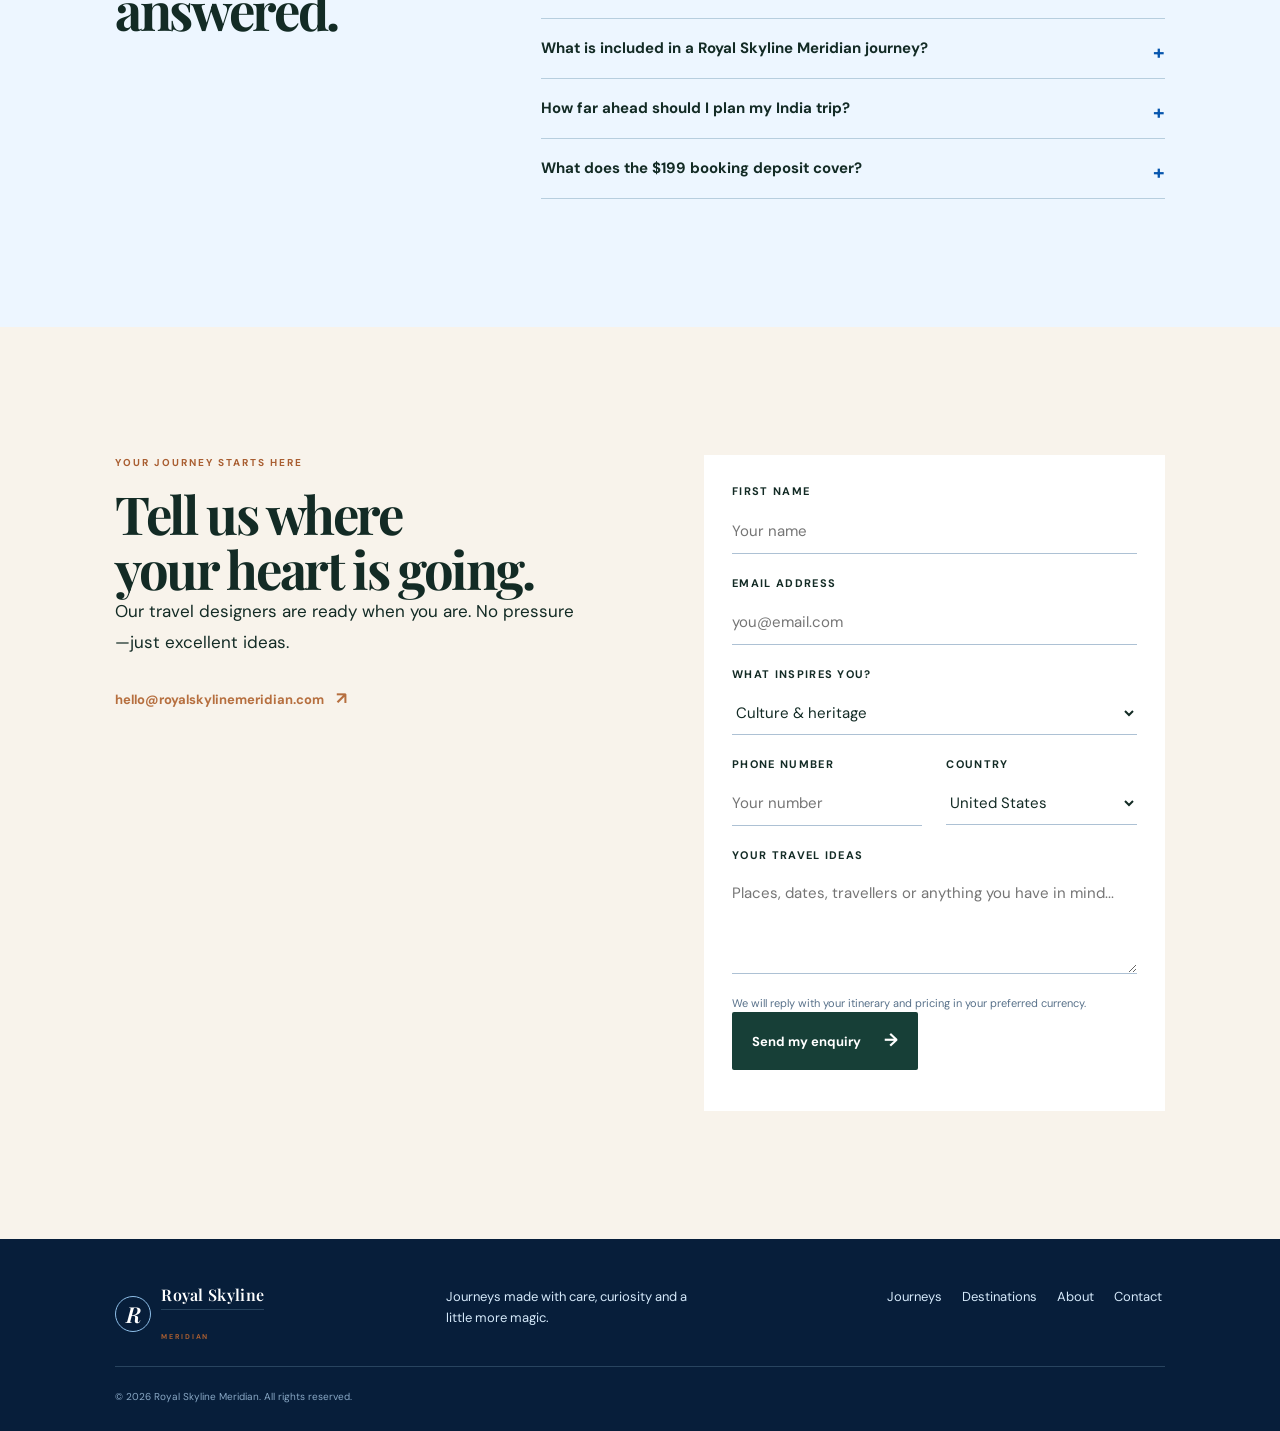
==== commit e703db76: "Add all India states and territories directory" ====
--- a/index.html
+++ b/index.html
@@ -103,6 +103,12 @@
       </div>
     </section>
 
+    <section class="india-directory section-pad" id="india-directory" aria-labelledby="india-directory-title">
+      <div class="section-head"><div><p class="eyebrow">One country, many worlds</p><h2 id="india-directory-title">Explore every corner of India.</h2></div><p class="section-note">28 states and 8 union territories,<br>each with its own landscape, food and rhythm.</p></div>
+      <p class="directory-intro">Choose a state or territory and we will shape a private journey around the places, seasons and experiences that belong there.</p>
+      <div class="india-directory-grid" id="india-directory-grid" aria-label="India state and union territory directory"></div>
+    </section>
+
     <section class="experiences" id="experiences"><div class="experience-copy"><p class="eyebrow light">Made just for you</p><h2>More than a holiday.<br><em>A story you will carry.</em></h2><a class="button button-light js-book">Craft your experience <span>→</span></a></div><div class="experience-list"><article><span>01</span><h3>Private escapes</h3><p>Villa stays, palace hotels and quiet corners that feel entirely yours.</p></article><article><span>02</span><h3>Living culture</h3><p>Meet artists, chefs and historians whose India runs deep.</p></article><article><span>03</span><h3>Wild encounters</h3><p>Follow expert naturalists into forests, wetlands and open desert.</p></article></div></section>
 
     <section class="section-pad packages" id="packages"><div class="section-head"><div><p class="eyebrow">Curated departures</p><h2>Journeys to begin with</h2></div><p class="section-note">Each one is a starting point.<br>We tailor every detail to you.</p></div><p class="deposit-note">Secure any journey with a <strong>non-refundable $199 booking deposit</strong>, fully adjustable against your final itinerary price.</p><div class="package-grid"><article class="package"><img src="https://images.unsplash.com/photo-1587474260584-136574528ed5?auto=format&fit=crop&w=900&q=85" alt="Traditional architecture in Udaipur" /><div><p>07 nights · Rajasthan</p><h3>Golden Cities & Blue Skies</h3><span>From $3,650 pp</span><button class="mini-book js-book" data-trip="Golden Cities & Blue Skies">Book from $199 <b>→</b></button></div></article><article class="package"><img src="https://images.unsplash.com/photo-1587922546307-776ae25f10b0?auto=format&fit=crop&w=900&q=85" alt="Tea plantation in South India" /><div><p>09 nights · South India</p><h3>The Spice Coast</h3><span>From $4,200 pp</span><button class="mini-book js-book" data-trip="The Spice Coast">Book from $199 <b>→</b></button></div></article><article class="package"><img src="https://images.unsplash.com/photo-1590050752117-238cb0fb12b1?auto=format&fit=crop&w=900&q=85" alt="Indian tiger resting in a national park" /><div><p>06 nights · Central India</p><h3>In Search of the Tiger</h3><span>From $4,950 pp</span><button class="mini-book js-book" data-trip="In Search of the Tiger">Book from $199 <b>→</b></button></div></article><article class="package package-featured"><img src="https://images.unsplash.com/photo-1585135497273-1a86b09fe70e?auto=format&fit=crop&w=900&q=85" alt="Colourful Indian streets and historic architecture" /><div><p>25 days · 24 nights · Across India</p><h3>The Grand India Odyssey</h3><span>$6,199 pp</span><button class="mini-book js-book" data-trip="The Grand India Odyssey">Book from $199 <b>→</b></button></div></article></div></section>
